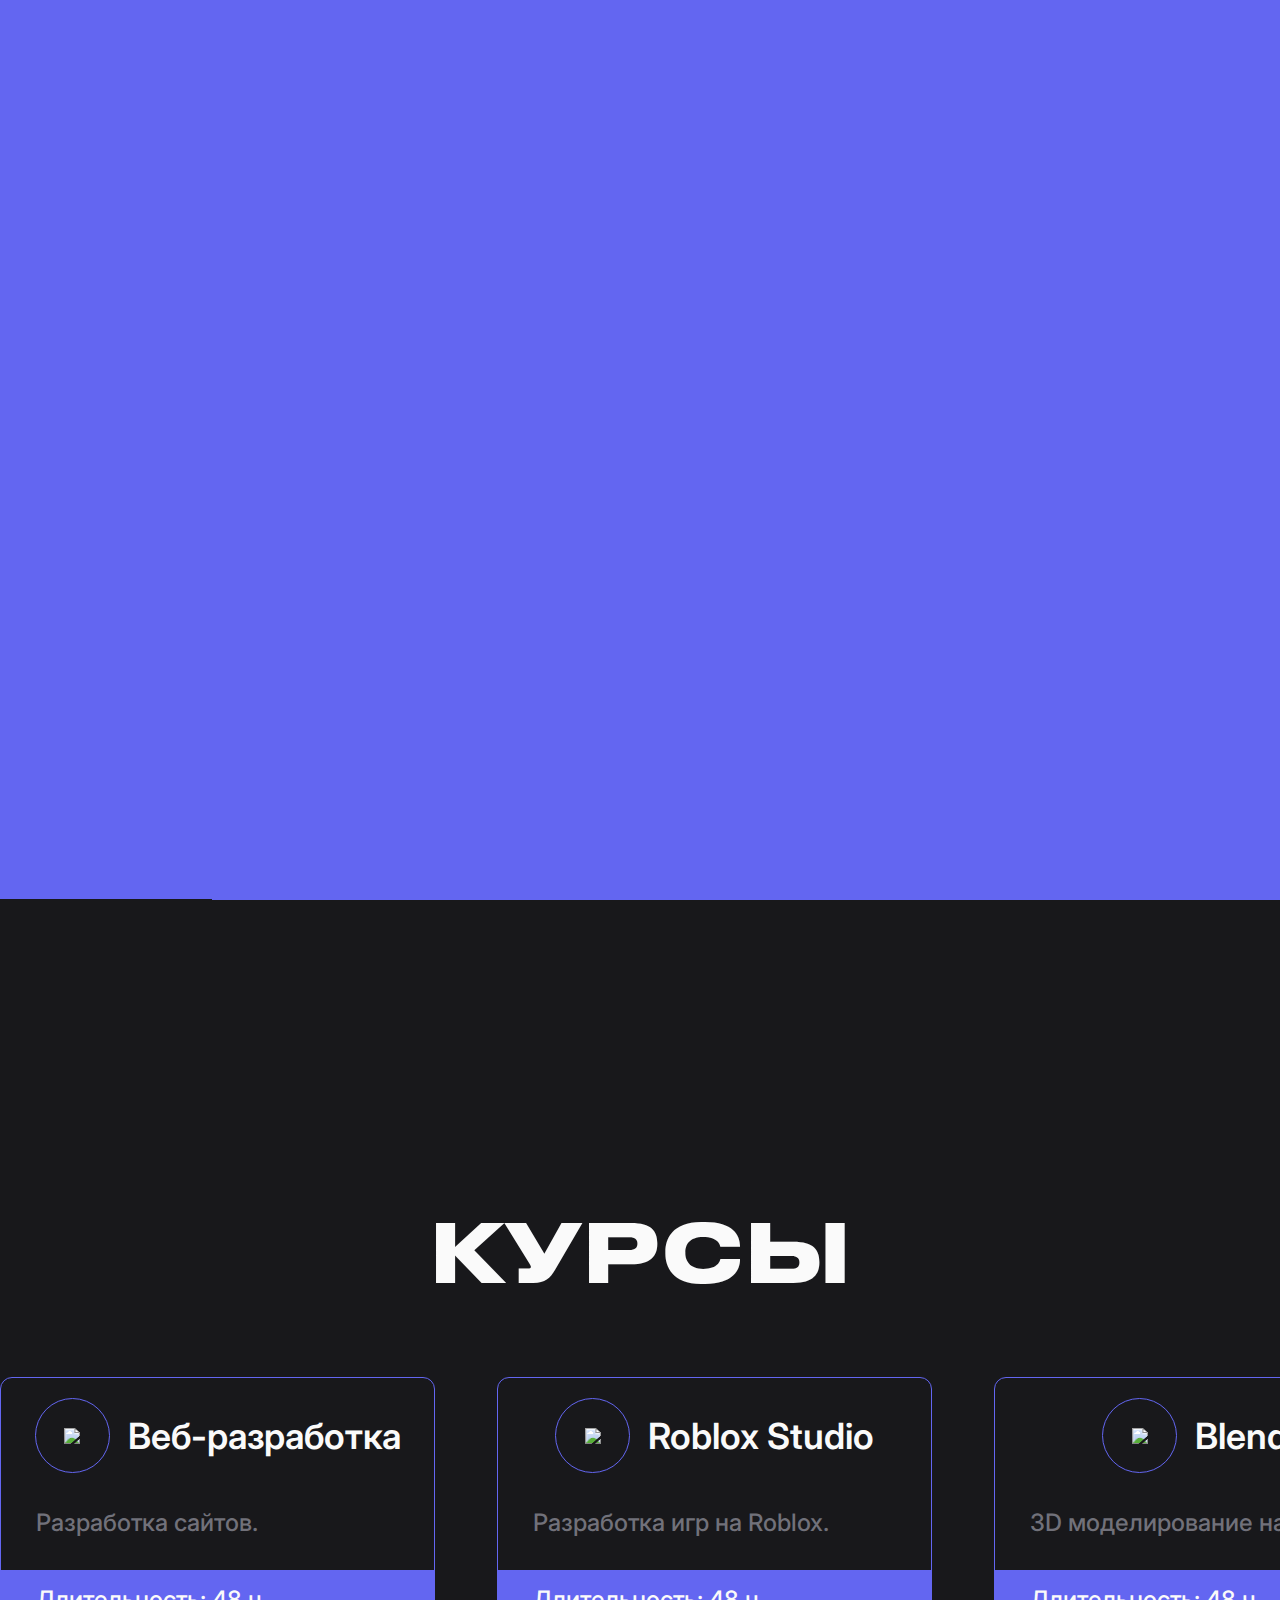
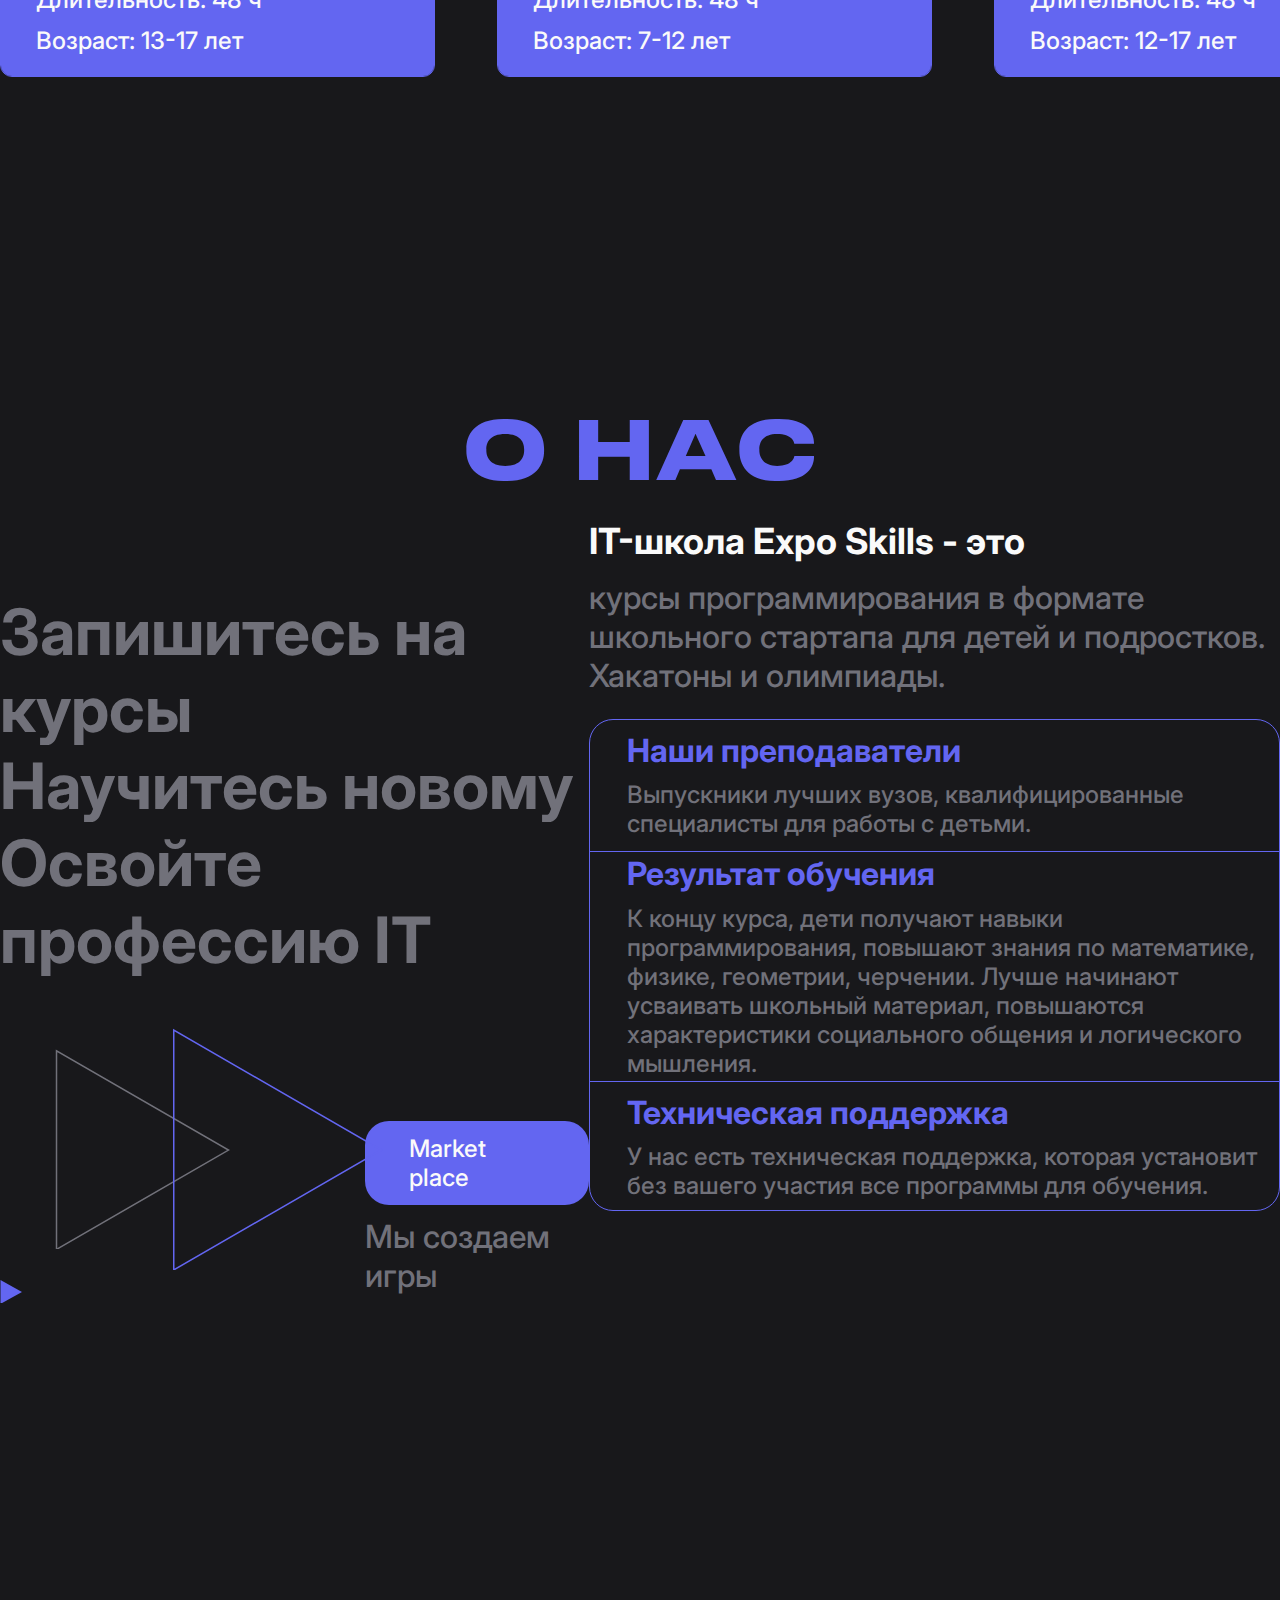
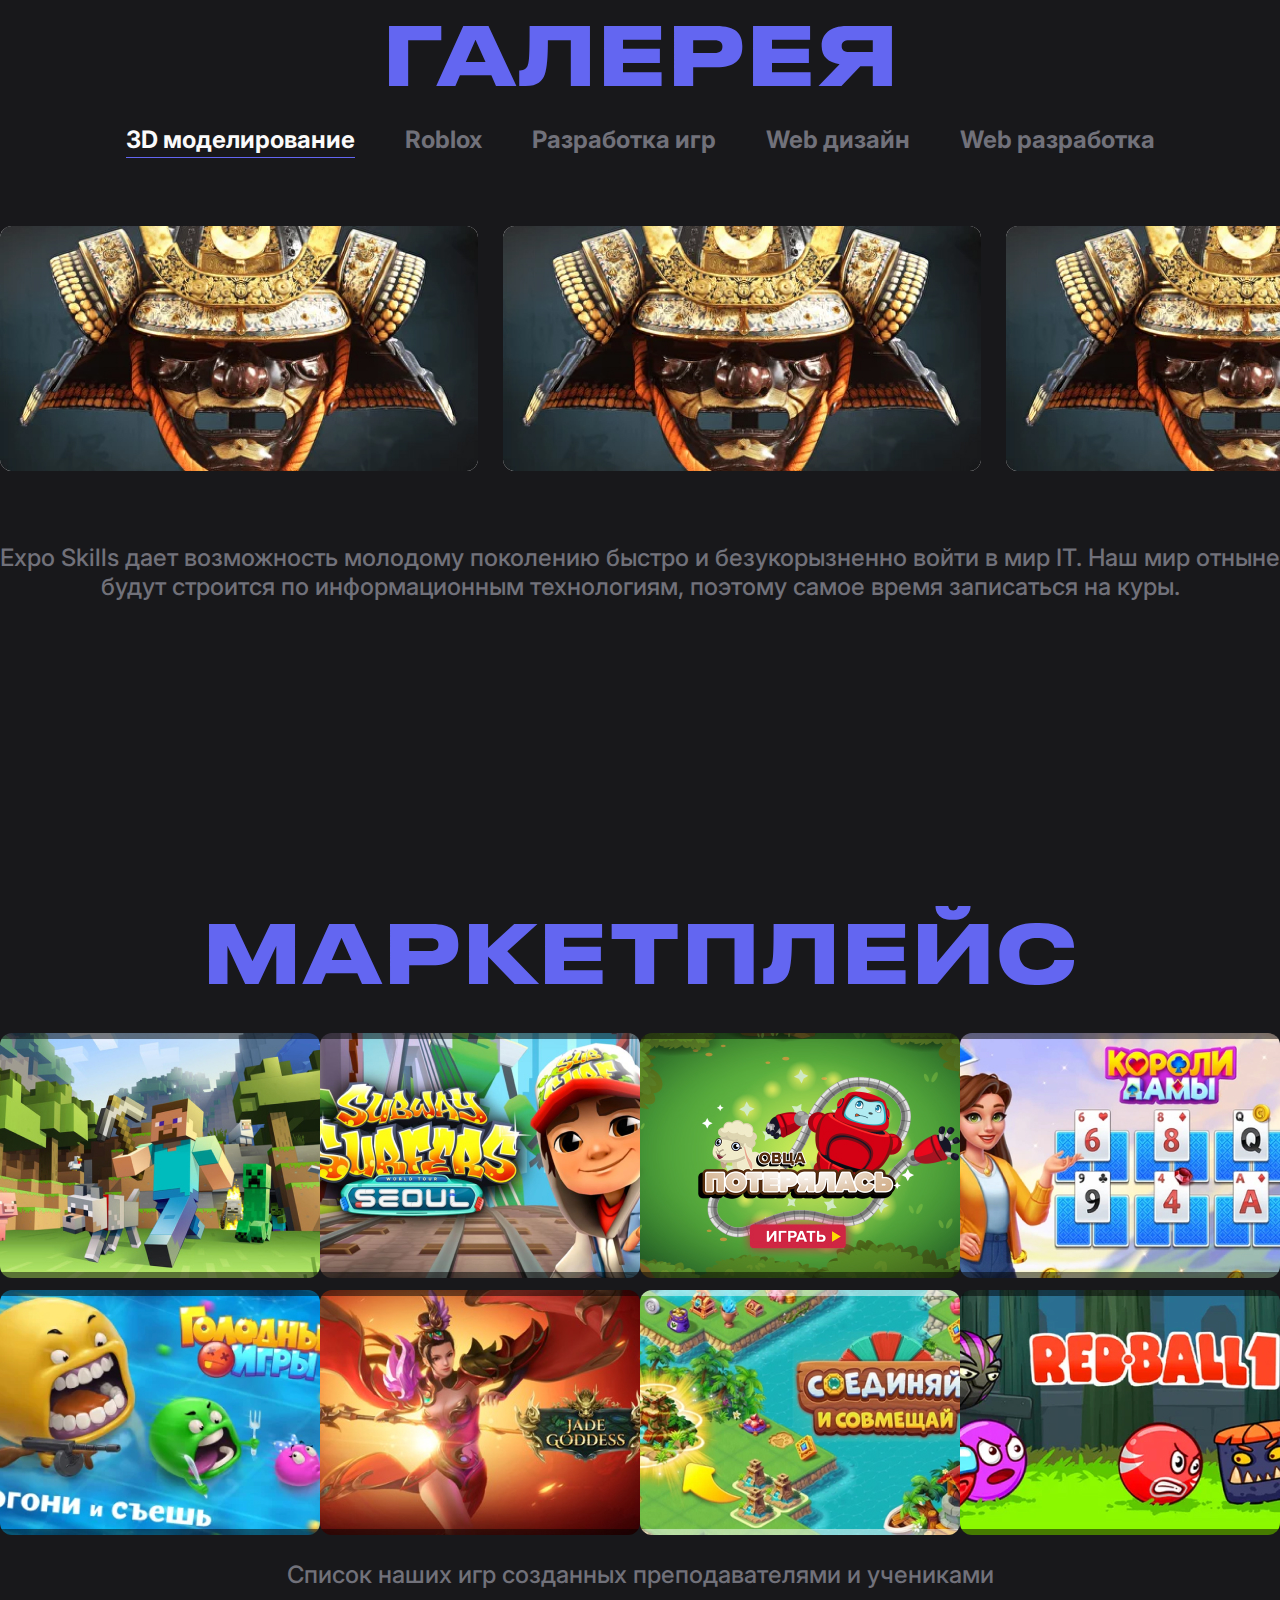
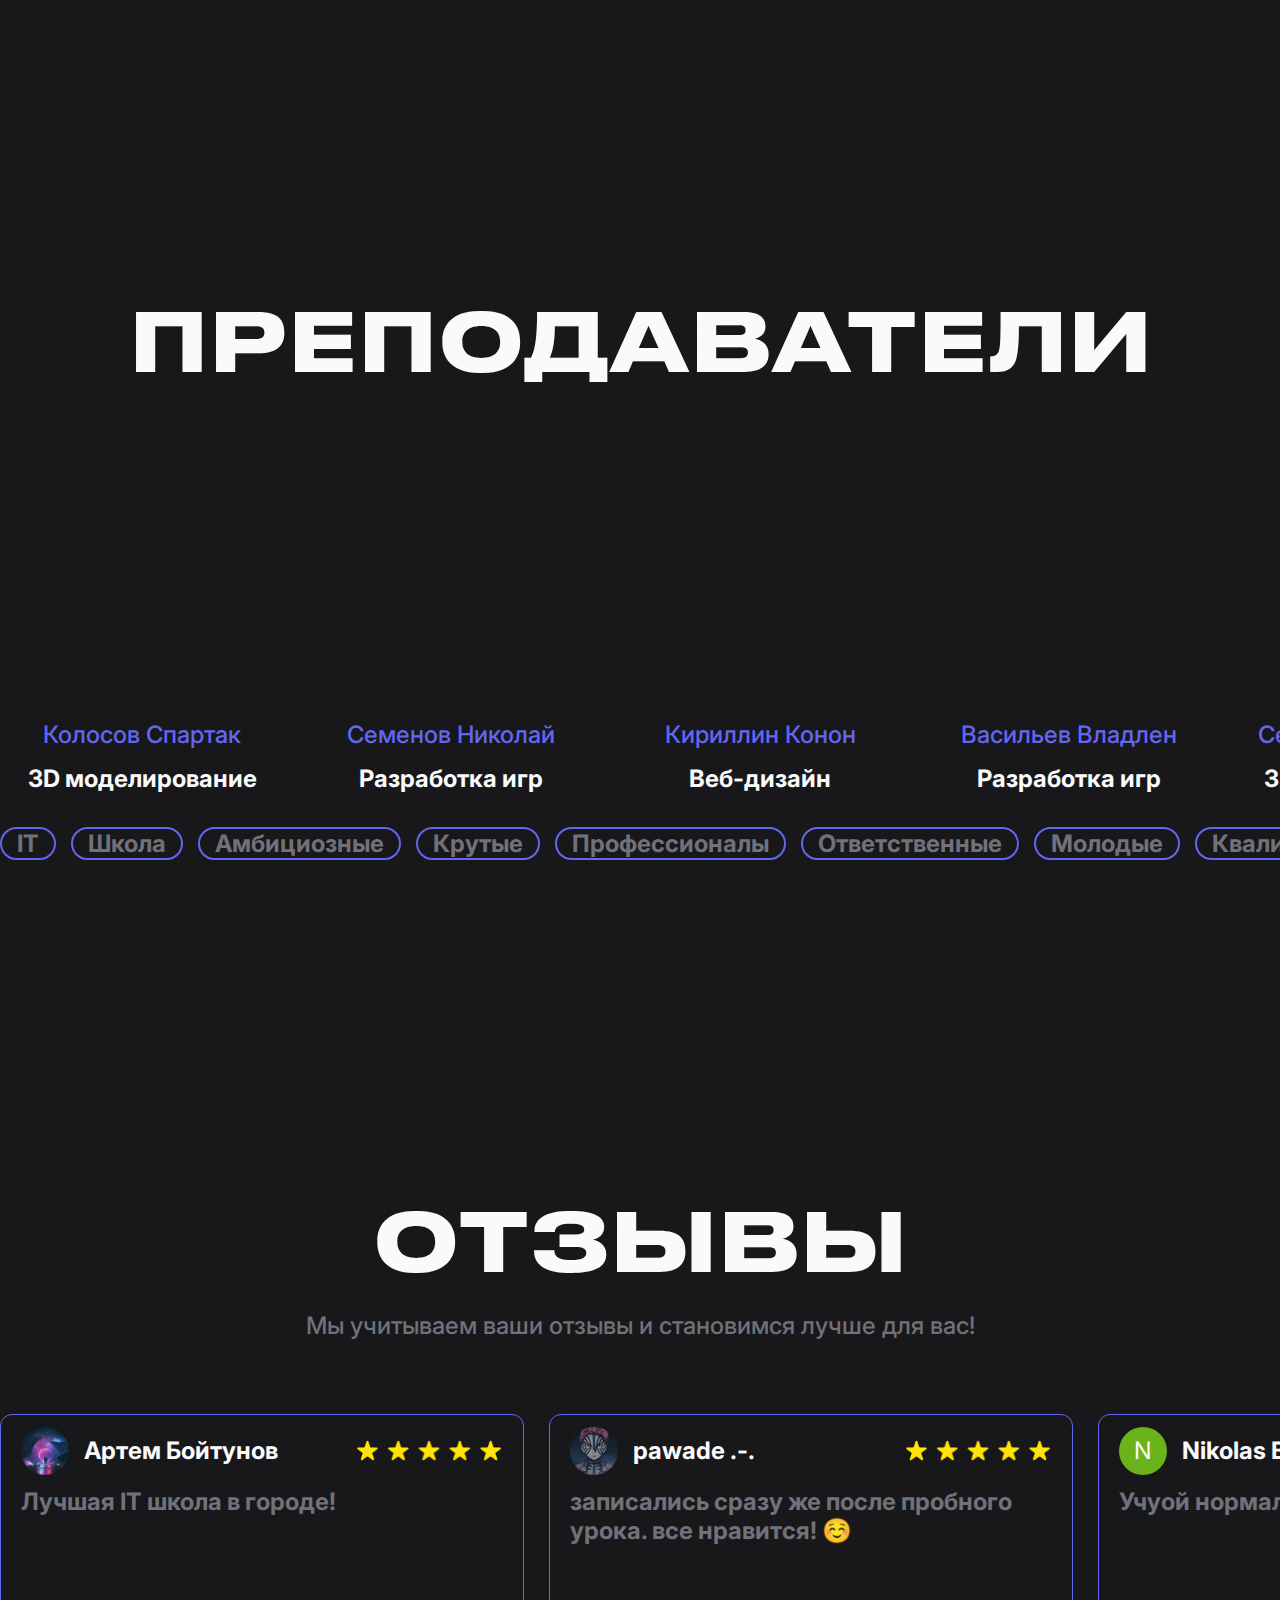
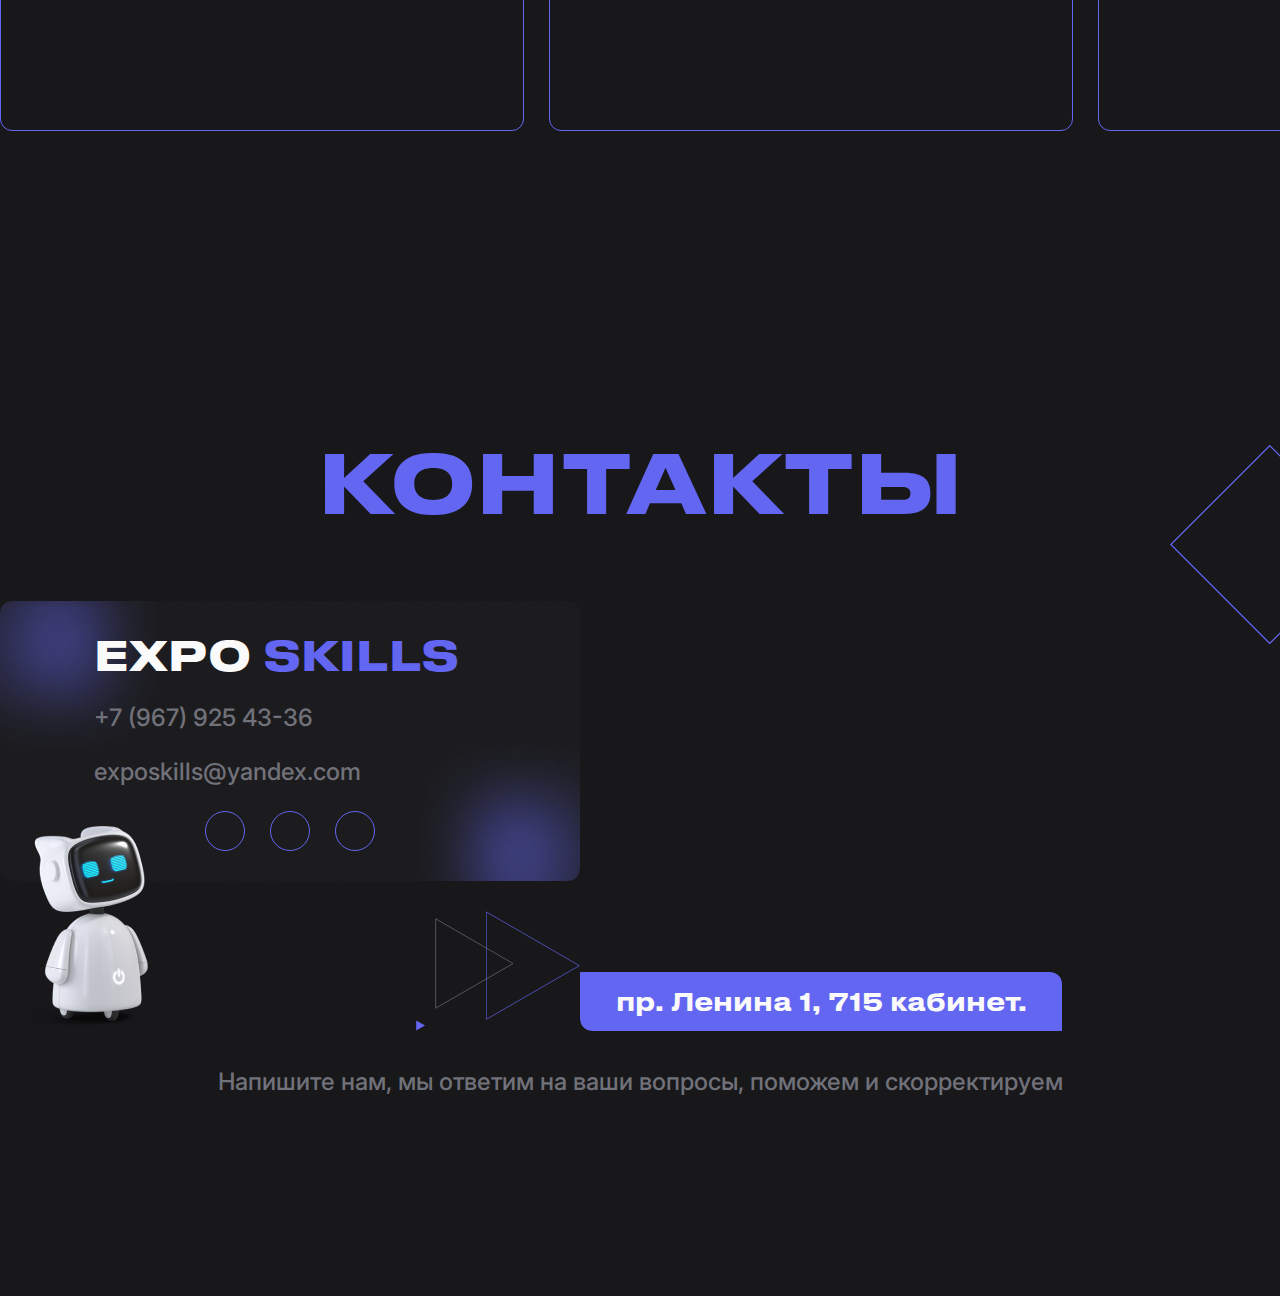
==== public/index.html @ 676b0c1c "qsiax" ====
<!DOCTYPE html>
<html lang="en">

<head>
	<meta charset="UTF-8">
	<meta http-equiv="X-UA-Compatible" content="IE=edge">
	<meta name="viewport" content="width=device-width, initial-scale=1.0">
	<link rel="shortcut icon" href="assets/images/logo.svg" type="image/png">
	<title>Expo Skills</title>
<script defer src="bandle.js"></script><link href="styles.css" rel="stylesheet"></head>

<body>

	<div class="overlay third"></div>
	<div class="overlay second"></div>
	<div class="overlay firts"></div>
	<div class="overlay four"></div>
	<div class="overlay five"></div>
	<div class="overlay six"></div>

	<header class="header">
		<div class="header__container _container">
			<div class="header__body">
				<a href="#" class="header__logo"></a>
				<ul class="header__navigation">
					<li><a href="#">Курсы</a></li>
					<li><a href="#">О нас</a></li>
					<li><a href="#">Галерея</a></li>
					<li><a href="#">Команда</a></li>
					<li><a href="#">Маркетплейс</a></li>
					<li><a href="#">Контакты</a></li>
				</ul>
				<div class="header__social-wrapper">
					<div class="header__social">
						<div class="header__social-icon _icon-insta"></div>
					</div>
					<div class="header__social">
						<div class="header__social-icon _icon-whatsapp"></div>
					</div>
					<div class="header__social">
						<div class="header__social-icon _icon-vk"></div>
					</div>
				</div>
			</div>
		</div>
	</header>
	

	<section class="home" id="home">
		<div class="home__container">
			<div class="home__body">
				<div class="home__circle circle-01"></div>
				<div class="home__circle circle-02"></div>
				<div class="home__content-wrapper">
					<div class="home__content">
						<div class="home__content-decore decore-01"></div>
						<div class="home__content-decore decore-02"></div>
						<div class="home__content-decore decore-03"></div>
						<div class="home__content-decore decore-04"></div>
						<div class="home__content-decore decore-05"></div>
						<div class="home__content-decore decore-06"></div>
						
						<div class="home__content-title">Expo <span>Skills</span></div>
						<div class="home__content-text">Международная школа программирования.</div>
					</div>
				</div>
				<div class="home__btn btn">Курсы <div class="home__btn-icon _icon-arrow"></div></div>
			</div>
		</div>
	</section>

	<section class="course">
		<div class="course__container">
			<div class="course__body">
				<div class="course__heading heading">Курсы</div>
				<div class="course__item-wrapper">
					<div class="course__item-track">
						<div class="course__item-content">

							<div class="course__item" onclick="coursePopup()">
								<div class="course__item-head">
									<div class="course__item-head-icon-wrapper">
										<img src="assets/images/blender.svg" class="course__item-head-icon">
									</div>
									<div class="course__item-head-title">Веб-разработка</div>
								</div>
								<div class="course__item-text">Разработка сайтов.</div>
								<div class="course__item-bottom">
									<div class="course__item-bottom-wrapper">
										<div class="course__item-bottom-text">Длительность: 48 ч</div>
										<div class="course__item-bottom-text">Возраст: 13-17 лет</div>
									</div>
									<div class="course__item-bottom-arrow _icon-arrow"></div>
								</div>
	
								<div class="course__item-popup-wrapper">
									<div class="course__item-popup">
										<div class="course__item-popup-info">Подробнее о курсе</div>
										<div class="course__item-popup-decore"></div>
										<div class="course__item-popup-block">
											<div class="course__item-popup-block-title">Стоимость</div>
											<div class="course__item-popup-block-price">4.000</div>
											<div class="course__item-popup-block-text">В месяц</div>
										</div>
										<div class="course__item-popup-block">
											<div class="course__item-popup-block-title">Скидки</div>
											<div class="course__item-popup-block-price">3.600 ₽</div>
											<div class="course__item-popup-block-text">Многодетным семьям</div>
										</div>
										<div class="course__item-popup-block">
											<div class="course__item-popup-block-title">Программа</div>	
											<div class="course__item-popup-block-modul"><span>Модуль 1:</span> Введение в курс.</div>
											<div class="course__item-popup-block-modul"><span>Модуль 2:</span> Основы курса.</div>	
											<div class="course__item-popup-block-modul"><span>Модуль 3:</span> Окончание курса.</div>								
										</div>
										<div class="course__item-popup-logo-wrapper">
											<img src="assets/images/blender.svg" class="course__item-popup-logo">
											<div class="course__item-popup-logo-text">Blender</div>
										</div>
									</div>
								</div>
							</div>
	
							<div class="course__item" onclick="coursePopup()">
								<div class="course__item-head">
									<div class="course__item-head-icon-wrapper">
										<img src="assets/images/blender.svg" class="course__item-head-icon">
									</div>
									<div class="course__item-head-title">Roblox Studio</div>
								</div>
								<div class="course__item-text">Разработка игр на Roblox.</div>
								<div class="course__item-bottom">
									<div class="course__item-bottom-wrapper">
										<div class="course__item-bottom-text">Длительность: 48 ч</div>
										<div class="course__item-bottom-text">Возраст: 7-12 лет</div>
									</div>
									<div class="course__item-bottom-arrow _icon-arrow"></div>
								</div>
	
								<div class="course__item-popup-wrapper">
									<div class="course__item-popup">
										<div class="course__item-popup-info">Подробнее о курсе</div>
										<div class="course__item-popup-decore"></div>
										<div class="course__item-popup-block">
											<div class="course__item-popup-block-title">Стоимость</div>
											<div class="course__item-popup-block-price">4.000</div>
											<div class="course__item-popup-block-text">В месяц</div>
										</div>
										<div class="course__item-popup-block">
											<div class="course__item-popup-block-title">Скидки</div>
											<div class="course__item-popup-block-price">3.600 ₽</div>
											<div class="course__item-popup-block-text">Многодетным семьям</div>
										</div>
										<div class="course__item-popup-block">
											<div class="course__item-popup-block-title">Программа</div>	
											<div class="course__item-popup-block-modul"><span>Модуль 1:</span> Введение в курс.</div>
											<div class="course__item-popup-block-modul"><span>Модуль 2:</span> Основы курса.</div>	
											<div class="course__item-popup-block-modul"><span>Модуль 3:</span> Окончание курса.</div>								
										</div>
										<div class="course__item-popup-logo-wrapper">
											<img src="assets/images/blender.svg" class="course__item-popup-logo">
											<div class="course__item-popup-logo-text">Blender</div>
										</div>
									</div>
								</div>
							</div>
	
							<div class="course__item" onclick="coursePopup()">
								<div class="course__item-head">
									<div class="course__item-head-icon-wrapper">
										<img src="assets/images/blender.svg" class="course__item-head-icon">
									</div>
									<div class="course__item-head-title">Blender</div>
								</div>
								<div class="course__item-text">3D моделирование на Blender</div>
								<div class="course__item-bottom">
									<div class="course__item-bottom-wrapper">
										<div class="course__item-bottom-text">Длительность: 48 ч</div>
										<div class="course__item-bottom-text">Возраст: 12-17 лет</div>
									</div>
									<div class="course__item-bottom-arrow _icon-arrow"></div>
								</div>
	
								<div class="course__item-popup-wrapper">
									<div class="course__item-popup">
										<div class="course__item-popup-info">Подробнее о курсе</div>
										<div class="course__item-popup-decore"></div>
										<div class="course__item-popup-block">
											<div class="course__item-popup-block-title">Стоимость</div>
											<div class="course__item-popup-block-price">4.000</div>
											<div class="course__item-popup-block-text">В месяц</div>
										</div>
										<div class="course__item-popup-block">
											<div class="course__item-popup-block-title">Скидки</div>
											<div class="course__item-popup-block-price">3.600 ₽</div>
											<div class="course__item-popup-block-text">Многодетным семьям</div>
										</div>
										<div class="course__item-popup-block">
											<div class="course__item-popup-block-title">Программа</div>	
											<div class="course__item-popup-block-modul"><span>Модуль 1:</span> Введение в курс.</div>
											<div class="course__item-popup-block-modul"><span>Модуль 2:</span> Основы курса.</div>	
											<div class="course__item-popup-block-modul"><span>Модуль 3:</span> Окончание курса.</div>								
										</div>
										<div class="course__item-popup-logo-wrapper">
											<img src="assets/images/blender.svg" class="course__item-popup-logo">
											<div class="course__item-popup-logo-text">Blender</div>
										</div>
									</div>
								</div>
							</div>
	
							<div class="course__item" onclick="coursePopup()">
								<div class="course__item-head">
									<div class="course__item-head-icon-wrapper">
										<img src="assets/images/blender.svg" class="course__item-head-icon">
									</div>
									<div class="course__item-head-title">Unity</div>
								</div>
								<div class="course__item-text">Разработка игр на Unity.</div>
								<div class="course__item-bottom">
									<div class="course__item-bottom-wrapper">
										<div class="course__item-bottom-text">Длительность: 48 ч</div>
										<div class="course__item-bottom-text">Возраст: 12-17 лет</div>
									</div>
									<div class="course__item-bottom-arrow _icon-arrow"></div>
								</div>
	
								<div class="course__item-popup-wrapper">
									<div class="course__item-popup">
										<div class="course__item-popup-info">Подробнее о курсе</div>
										<div class="course__item-popup-decore"></div>
										<div class="course__item-popup-block">
											<div class="course__item-popup-block-title">Стоимость</div>
											<div class="course__item-popup-block-price">4.000</div>
											<div class="course__item-popup-block-text">В месяц</div>
										</div>
										<div class="course__item-popup-block">
											<div class="course__item-popup-block-title">Скидки</div>
											<div class="course__item-popup-block-price">3.600 ₽</div>
											<div class="course__item-popup-block-text">Многодетным семьям</div>
										</div>
										<div class="course__item-popup-block">
											<div class="course__item-popup-block-title">Программа</div>	
											<div class="course__item-popup-block-modul"><span>Модуль 1:</span> Введение в курс.</div>
											<div class="course__item-popup-block-modul"><span>Модуль 2:</span> Основы курса.</div>	
											<div class="course__item-popup-block-modul"><span>Модуль 3:</span> Окончание курса.</div>								
										</div>
										<div class="course__item-popup-logo-wrapper">
											<img src="assets/images/blender.svg" class="course__item-popup-logo">
											<div class="course__item-popup-logo-text">Blender</div>
										</div>
									</div>
								</div>
							</div>
	
							<div class="course__item" onclick="coursePopup()">
								<div class="course__item-head">
									<div class="course__item-head-icon-wrapper">
										<img src="assets/images/blender.svg" class="course__item-head-icon">
									</div>
									<div class="course__item-head-title">Figma</div>
								</div>
								<div class="course__item-text">3D моделирование на Blender</div>
								<div class="course__item-bottom">
									<div class="course__item-bottom-wrapper">
										<div class="course__item-bottom-text">Длительность: 48 ч</div>
										<div class="course__item-bottom-text">Возраст: 13-17 лет</div>
									</div>
									<div class="course__item-bottom-arrow _icon-arrow"></div>
								</div>
	
								<div class="course__item-popup-wrapper">
									<div class="course__item-popup">
										<div class="course__item-popup-info">Подробнее о курсе</div>
										<div class="course__item-popup-decore"></div>
										<div class="course__item-popup-block">
											<div class="course__item-popup-block-title">Стоимость</div>
											<div class="course__item-popup-block-price">4.000</div>
											<div class="course__item-popup-block-text">В месяц</div>
										</div>
										<div class="course__item-popup-block">
											<div class="course__item-popup-block-title">Скидки</div>
											<div class="course__item-popup-block-price">3.600 ₽</div>
											<div class="course__item-popup-block-text">Многодетным семьям</div>
										</div>
										<div class="course__item-popup-block">
											<div class="course__item-popup-block-title">Программа</div>	
											<div class="course__item-popup-block-modul"><span>Модуль 1:</span> Введение в курс.</div>
											<div class="course__item-popup-block-modul"><span>Модуль 2:</span> Основы курса.</div>	
											<div class="course__item-popup-block-modul"><span>Модуль 3:</span> Окончание курса.</div>								
										</div>
										<div class="course__item-popup-logo-wrapper">
											<img src="assets/images/blender.svg" class="course__item-popup-logo">
											<div class="course__item-popup-logo-text">Blender</div>
										</div>
									</div>
								</div>
							</div>
	
						</div>
					</div>
				</div>
			</div>
		</div>
	</section>

	<section class="about">
		<div class="about__container _container">
			<div class="about__body">
				<div class="about__title heading">О нас</div>
				<div class="about__content">
					<div class="about__content-wrapper">
						<div class="about__content-title">
							Запишитесь на курсы <br>
							Научитесь новому <br>
							Освойте профессию IT
						</div>
						<div class="about__content-block">
							<div class="about__content-decore-wrapper">
								<div class="about__content-decore decore-01"></div>
								<div class="about__content-decore decore-02"></div>
								<div class="about__content-decore decore-03"></div>
							</div>
							<div class="about__content-btn-wrapper">
								<div class="about__content-btn">Market place <div class="about__content-btn-icon _icon-arrow"></div></div>
								<div class="about__content-text">Мы создаем игры</div>
							</div>
						</div>
					</div>
					<div class="about__content-wrapper">
						<div class="about__content-item-head">
							<div class="about__content-item-head-title">IT-школа Expo Skills -  это </div>
							<div class="about__content-item-head-text">курсы программирования в формате школьного стартапа для детей и подростков. Хакатоны и олимпиады.</div>
						</div>
						<div class="about__content-item-wrapper">
							<div class="about__content-item">
								<div class="about__conten-item-title">Наши преподаватели</div>
								<div class="about__content-item-text">Выпускники лучших вузов, квалифицированные специалисты для работы с детьми.</div>
							</div>
							<div class="about__content-item">
								<div class="about__conten-item-title">Результат обучения</div>
								<div class="about__content-item-text">К концу курса, дети получают навыки программирования, повышают знания по математике, физике, геометрии, черчении. Лучше начинают усваивать школьный материал, повышаются характеристики социального общения и логического мышления.</div>
							</div>
							<div class="about__content-item">
								<div class="about__conten-item-title">Техническая поддержка</div>
								<div class="about__content-item-text">У нас есть техническая поддержка, которая установит без вашего участия все программы для обучения.</div>
							</div>
						</div>
					</div>
				</div>
			</div>
		</div>
	</section>

	<section class="gallery">
		<div class="gallery__container">
			<div class="gallery__body">
				<div class="gallery__title heading">Галерея</div>
				<div class="gallery__head">
					<div class="gallery__head-item active">3D моделирование</div>
					<div class="gallery__head-item">Roblox</div>
					<div class="gallery__head-item">Разработка игр</div>
					<div class="gallery__head-item">Web дизайн</div>
					<div class="gallery__head-item">Web разработка</div>
				</div>
				<div class="gallery__item-content">
					<div class="gallery__item-wrapper active" id="item-body01">
						<div class="gallery__item-track">
							<div class="gallery__item"></div>
							<div class="gallery__item"></div>
							<div class="gallery__item"></div>
							<div class="gallery__item"></div>
							<div class="gallery__item"></div>
							<div class="gallery__item"></div>
							<div class="gallery__item"></div>
							<div class="gallery__item"></div>
							<div class="gallery__item"></div>
							<div class="gallery__item"></div>
							<div class="gallery__item"></div>
							<div class="gallery__item"></div>
							<div class="gallery__item"></div>
							<div class="gallery__item"></div>
							<div class="gallery__item"></div>
							<div class="gallery__item"></div>
						</div>
					</div>
					<div class="gallery__item-wrapper" id="item-body02">
						<div class="gallery__item-error">В настоящий момент фотографий не имеется</div>
					</div>
					<div class="gallery__item-wrapper" id="item-body03">
						<div class="gallery__item-error">В настоящий момент фотографий не имеется</div>
					</div>
					<div class="gallery__item-wrapper" id="item-body04">
						<div class="gallery__item-error">В настоящий момент фотографий не имеется</div>
					</div>
					<div class="gallery__item-wrapper" id="item-body05">
						<div class="gallery__item-error">В настоящий момент фотографий не имеется</div>
					</div>
				</div>
				<div class="gallery__text">
					Expo Skills дает возможность молодому поколению быстро и безукорызненно войти в мир IT.
					Наш мир отныне будут строится по информационным технологиям, поэтому самое время записаться на куры.
				</div>
		</div>
	</section>

	<section class="market">
		<div class="market__container _container">
			<div class="market__body">
				<div class="market__title heading">Маркетплейс</div>
				<div class="market__item-content">
					<div class="market__item-wrapper">
						<a href="#" class="market__item">
							<img src="assets/images/market-01.jpg" alt="">
						</a>
						<a href="#" class="market__item">
							<img src="assets/images/market-02.jpg" alt="">
						</a>
						<a href="#" class="market__item">
							<img src="assets/images/market-03.jpg" alt="">
						</a>
						<a href="#" class="market__item">
							<img src="assets/images/market-04.jpg" alt="">
						</a>
					</div>
					<div class="market__item-wrapper">
						<a href="#" class="market__item">
							<img src="assets/images/market-05.jpg" alt="">
						</a>
						<a href="#" class="market__item">
							<img src="assets/images/market-06.jpg" alt="">
						</a>
						<a href="#" class="market__item">
							<img src="assets/images/market-07.jpg" alt="">
						</a>
						<a href="#" class="market__item">
							<img src="assets/images/market-08.jpg" alt="">
						</a>
					</div>
				</div>
				<div class="market__text">Список наших игр созданных преподавателями и учениками</div>
			</div>
		</div>
	</section>

	<section class="prepods">
		<div class="prepods__container">
			<div class="prepods__body">
				<div class="prepods__title heading">Преподаватели</div>
				<div class="prepods__item-wrapper">
					<div class="prepods__item-track">
						<div class="prepods__item-content">
							<div class="prepods__item">
								<div class="prepods__item-img"></div>
								<div class="prepods__item-name">Колосов Спартак</div>
								<div class="prepods__item-role">3D моделирование</div>
							</div>
							<div class="prepods__item">
								<div class="prepods__item-img"></div>
								<div class="prepods__item-name">Семенов Николай</div>
								<div class="prepods__item-role">Разработка игр</div>
							</div>
							<div class="prepods__item">
								<div class="prepods__item-img"></div>
								<div class="prepods__item-name">Кириллин Конон</div>
								<div class="prepods__item-role">Веб-дизайн</div>
							</div>
							<div class="prepods__item">
								<div class="prepods__item-img"></div>
								<div class="prepods__item-name">Васильев Владлен</div>
								<div class="prepods__item-role">Разработка игр</div>
							</div>
							<div class="prepods__item">
								<div class="prepods__item-img"></div>
								<div class="prepods__item-name">Семенова Августина</div>
								<div class="prepods__item-role">3D моделирование</div>
							</div>
							<div class="prepods__item">
								<div class="prepods__item-img"></div>
								<div class="prepods__item-name">Никаноров Дьулустан</div>
								<div class="prepods__item-role">Директор</div>
							</div>
						</div>
					</div>
				</div>
				<div class="prepods__under-wrapper">
					<div class="prepods__under-track">
						<div class="prepods__under-block">
							<div class="prepods__under-item">IT</div>
							<div class="prepods__under-item">Школа</div>
							<div class="prepods__under-item">Амбициозные</div>
							<div class="prepods__under-item">Крутые</div>
							<div class="prepods__under-item">Профессионалы</div>
							<div class="prepods__under-item">Ответственные</div>
							<div class="prepods__under-item">Молодые</div>
							<div class="prepods__under-item">Квалифицированные</div>
							<div class="prepods__under-item">Айтишники</div>
							<div class="prepods__under-item">Преподаватели</div>
						</div>
					</div>
				</div>
			</div>
		</div>
	</section>

	<section class="comment">
		<div class="comment__container">
			<div class="comment__body">
				<div class="comment__title heading">отзывы</div>
				<div class="comment__text">Мы учитываем ваши отзывы и становимся лучше для вас!</div>
				<div class="comment__item-wrapper">
					<div class="comment__item-track">
						<div class="comment__item-block">
							<div class="comment__item">
								<div class="comment__item-head">
									<div class="comment__item-avatar"></div>
									<div class="comment__item-name">Артем Бойтунов</div>
									<div class="comment__item-star"></div>
								</div>
								<div class="comment__item-text">
									Лучшая IT школа в городе!
								</div>
							</div>
							<div class="comment__item">
								<div class="comment__item-head">
									<div class="comment__item-avatar"></div>
									<div class="comment__item-name">pawade .-.</div>
									<div class="comment__item-star"></div>
								</div>
								<div class="comment__item-text">
									записались сразу же после пробного урока. все нравится! ☺️
								</div>
							</div>
							<div class="comment__item">
								<div class="comment__item-head">
									<div class="comment__item-avatar">N</div>
									<div class="comment__item-name">Nikolas Borisow</div>
									<div class="comment__item-star"></div>
								</div>
								<div class="comment__item-text">
									Учуой нормальные учителя
								</div>
							</div>
							<div class="comment__item">
								<div class="comment__item-head">
									<div class="comment__item-avatar"></div>
									<div class="comment__item-name">Анна Брагина</div>
									<div class="comment__item-star"></div>
								</div>
								<div class="comment__item-text">
									Первый пробный урок впечатлил ребёнка. Я даже не ожидала восторга, так как нынешние дети инфантильные, безразличные. Сразу сказал, не как во дворце детства. Будем ходить, учиться 😃
								</div>
							</div>
							<div class="comment__item">
								<div class="comment__item-head">
									<div class="comment__item-avatar">В</div>
									<div class="comment__item-name">Вера Лукина</div>
									<div class="comment__item-star"></div>
								</div>
								<div class="comment__item-text">
									Хорошая школа, правда записались только после бесплатного урока&#41;&#41;&#41;
								</div>
							</div>
							<div class="comment__item">
								<div class="comment__item-head">
									<div class="comment__item-avatar">Н</div>
									<div class="comment__item-name">Никита Егоров</div>
									<div class="comment__item-star"></div>
								</div>
								<div class="comment__item-text">
									Жёсткий чел, хищник
								</div>
							</div>
							<div class="comment__item">
								<div class="comment__item-head">
									<div class="comment__item-avatar">V</div>
									<div class="comment__item-name">Viktoriya Lebedeva</div>
									<div class="comment__item-star"></div>
								</div>
								<div class="comment__item-text">
									👋👋😁 Дочке 9 лет, в августе ходила в этот лагерь. Очень понравилось. Многое узнала и многому научилась. Познакомилась с новыми людьми и нашла новых друзей.😁👍 Спасибо большое нашему вожатому Светлане Михайловне и всем преподавателям занятий и мастер классов! 🤗
								</div>
							</div>
							<div class="comment__item">
								<div class="comment__item-head">
									<div class="comment__item-avatar">Н</div>
									<div class="comment__item-name">Николай П.</div>
									<div class="comment__item-star"></div>
								</div>
								<div class="comment__item-text">
									Хорошее обучение. Спасибо за летний лагерь! Мой сын теперь хочет стать программистом&#41;&#41;&#41; большое уважение преподавателю Дьулустану, вы супер&#41;&#41;&#41;
								</div>
							</div>
						</div>
					</div>
				</div>
		</div>
	</section>

	<section class="contact">
		<div class="contact__container _container">
			<div class="contact__body">
				<div class="contact__title heading">Контакты</div>
				<div class="contact__content">
					<div class="contact__block">
						<div class="contact__info-wrapper">
							<div class="contact__info-heading">Expo <span>Skills</span></div>
							<div class="contact__info-title-wrapper">
								<div class="contact__info-title-icon"></div>
								<div class="contact__info-title">+7 (967) 925 43-36</div>
							</div>
							<div class="contact__info-title-wrapper">
								<div class="contact__info-title-icon"></div>
								<div class="contact__info-title">exposkills@yandex.com</div>
							</div>
							<div class="contact__info-social-wrapper">
								<div class="contact__info-icon-wrapper">
									<div class="contact__info-icon"></div>
								</div>
								<div class="contact__info-icon-wrapper">
									<div class="contact__info-icon"></div>
								</div>
								<div class="contact__info-icon-wrapper">
									<div class="contact__info-icon"></div>
								</div>
							</div>
						</div>
						<div class="contact__robot"></div>
						<div class="contact__decore-wrapper">
							<div class="contact__decore decore-01"></div>
							<div class="contact__decore decore-02"></div>
							<div class="contact__decore decore-03"></div>
						</div>
					</div>
					<div class="contact__block">
						<div class="contact__map">
							<iframe src="https://yandex.ru/map-widget/v1/?um=constructor%3Aa21f9aa5c436201c52b41153ac0be161a108c1716a37505203f5aee741712334&amp;source=constructor" width="760" height="430" frameborder="0"></iframe>
							<div class="contact__map-info">
								<div class="contact__map-icon"></div>
								<div class="contact__map-title">пр. Ленина 1, 715 кабинет. </div>
							</div>
						</div>
						<div class="contact__decore-wrapper">
							<div class="contact__decore decore-04"></div>
							<div class="contact__decore decore-05"></div>
							<div class="contact__decore decore-06"></div>
						</div>
					</div>
				</div>
				<div class="contact__text">Напишите нам, мы ответим на ваши вопросы, поможем и скорректируем</div>
			</div>
		</div>
	</section>


	<div class="under-header-btn" onclick="underHeader()"></div>
	<div class="under-header" onclick="underHeader()"></div>
</body>

<script>
	const header = document.querySelector('header'),
		navEl = document.querySelectorAll('.header__navigation li');


	window.addEventListener('scroll', () => {
		header.classList.toggle('sticky', window.pageYOffset > 0)
		navEl[0].classList.toggle('active', window.pageYOffset > 960)
	})

	function coursePopup() {
		const popup = document.querySelector('.course__item-popup-wrapper');
		const courseBody = document.querySelector('html');

		courseBody.classList.toggle('no-scroll');
		popup.classList.toggle('active');
	}

	function underHeader() {
		const underHeader = document.querySelector('.under-header');

		underHeader.classList.toggle('active');
	}

	const galleryItemBody01 = document.querySelector('#item-body01'),
		galleryItemBody02 = document.querySelector('#item-body02'),
		galleryItemBody03 = document.querySelector('#item-body03'),
		galleryItemBody04 = document.querySelector('#item-body04'),
		galleryItemBody05 = document.querySelector('#item-body05');

	let galleryItem = document.getElementsByClassName("gallery__head-item");
        for (let i = 0; i < galleryItem.length; i++) {
		galleryItem[i].addEventListener('click', function() { 

            for (let i = 0; i < galleryItem.length; i++) {
			galleryItem[i].classList.remove('active');
            }
            this.classList.add('active');

            if(galleryItem[0].classList.contains('active')) {
                galleryItemBody01.classList.add('active')
            } else {
                galleryItemBody01.classList.remove('active')
            }

            if(galleryItem[1].classList.contains('active')) {
                galleryItemBody02.classList.add('active')
            } else {
                galleryItemBody02.classList.remove('active')
            }

            if(galleryItem[2].classList.contains('active')) {
                galleryItemBody03.classList.add('active')
            } else {
                galleryItemBody03.classList.remove('active')
            }

            if(galleryItem[3].classList.contains('active')) {
                galleryItemBody04.classList.add('active')
            } else {
                galleryItemBody04.classList.remove('active')
            }

            if(galleryItem[4].classList.contains('active')) {
                galleryItemBody05.classList.add('active')
            } else {
                galleryItemBody05.classList.remove('active')
            }

        })
        }
</script>

</html>
---- public/styles.css ----
/*!**************************************************************************************************************!*\
  !*** css ./node_modules/css-loader/dist/cjs.js!./node_modules/sass-loader/dist/cjs.js!./src/styles/all.scss ***!
  \**************************************************************************************************************/
@import url(https://fonts.googleapis.com/css2?family=Inter:wght@300;400;500;600;700&display=swap);
/*!******************************************************************************************************************!*\
  !*** css ./node_modules/css-loader/dist/cjs.js!./node_modules/sass-loader/dist/cjs.js!./src/styles/all.scss (1) ***!
  \******************************************************************************************************************/
@font-face {
  font-family: "Druk Wide Cyr";
  src: url("assets/images/Druk%20Text%20Wide%20Cyr%20Bold-63b128a3232e21f2d371.otf");
  src: local("/img/fonts/Druk Text Wide Cyr Bold"), local("DrukTextWideCyr-Bold"), url("assets/images/Druk%20Text%20Wide%20Cyr%20Bold-63b128a3232e21f2d371.otf?#iefix") format("embedded-opentype"), url("assets/images/Druk%20Text%20Wide%20Cyr%20Bold-63b128a3232e21f2d371.otf") format("otf"), url("assets/images/Druk%20Text%20Wide%20Cyr%20Bold-63b128a3232e21f2d371.otf") format("otf"), url("assets/images/Druk%20Text%20Wide%20Cyr%20Bold-63b128a3232e21f2d371.otf") format("truetype");
  font-weight: bold;
  font-style: normal;
}
@font-face {
  font-family: "Druk Wide Cyr";
  src: url("assets/images/Druk%20Text%20Wide%20Cyr%20Super-11f7e438df9e8c26b842.otf");
  src: local("/img/fonts/Druk Text Wide Cyr Super"), local("DrukTextWideCyr-Super"), url("assets/images/Druk%20Text%20Wide%20Cyr%20Super-11f7e438df9e8c26b842.otf?#iefix") format("embedded-opentype"), url("assets/images/Druk%20Text%20Wide%20Cyr%20Super-11f7e438df9e8c26b842.otf") format("otf"), url("assets/images/Druk%20Text%20Wide%20Cyr%20Super-11f7e438df9e8c26b842.otf") format("otf"), url("assets/images/Druk%20Text%20Wide%20Cyr%20Super-11f7e438df9e8c26b842.otf") format("truetype");
  font-weight: normal;
  font-style: normal;
}
@font-face {
  font-family: "Druk Wide Cyr";
  src: url("assets/images/Druk%20Text%20Wide%20Cyr%20Medium-d788363434567ae2509e.otf");
  src: local("/img/fonts/Druk Text Wide Cyr Medium"), local("DrukTextWideCyr-Medium"), url("assets/images/Druk%20Text%20Wide%20Cyr%20Medium-d788363434567ae2509e.otf?#iefix") format("embedded-opentype"), url("assets/images/Druk%20Text%20Wide%20Cyr%20Medium-d788363434567ae2509e.otf") format("otf"), url("assets/images/Druk%20Text%20Wide%20Cyr%20Medium-d788363434567ae2509e.otf") format("otf"), url("assets/images/Druk%20Text%20Wide%20Cyr%20Medium-d788363434567ae2509e.otf") format("truetype");
  font-weight: 500;
  font-style: normal;
}
@font-face {
  font-family: "Druk Wide Cyr";
  src: url("assets/images/Druk%20Text%20Wide%20Cyr%20Super-11f7e438df9e8c26b842.otf");
  src: local("/img/fonts/Druk Text Wide Cyr Super"), local("DrukTextWideCyr-Super"), url("assets/images/Druk%20Text%20Wide%20Cyr%20Super-11f7e438df9e8c26b842.otf?#iefix") format("embedded-opentype"), url("assets/images/Druk%20Text%20Wide%20Cyr%20Super-11f7e438df9e8c26b842.otf") format("woff2"), url("assets/images/Druk%20Text%20Wide%20Cyr%20Super-11f7e438df9e8c26b842.otf") format("woff"), url("assets/images/Druk%20Text%20Wide%20Cyr%20Super-11f7e438df9e8c26b842.otf") format("truetype");
  font-weight: normal;
  font-style: normal;
}
@font-face {
  font-family: "Druk Wide Cyr";
  src: url("assets/images/Druk%20Text%20Wide%20Cyr%20Heavy-1ab46cc9db85726ada10.otf");
  src: local("/img/fonts/Druk Text Wide Cyr Heavy"), local("DrukTextWideCyr-Heavy"), url("assets/images/Druk%20Text%20Wide%20Cyr%20Heavy-1ab46cc9db85726ada10.otf?#iefix") format("embedded-opentype"), url("assets/images/Druk%20Text%20Wide%20Cyr%20Heavy-1ab46cc9db85726ada10.otf") format("otf"), url("assets/images/Druk%20Text%20Wide%20Cyr%20Heavy-1ab46cc9db85726ada10.otf") format("otf"), url("assets/images/Druk%20Text%20Wide%20Cyr%20Heavy-1ab46cc9db85726ada10.otf") format("truetype");
  font-weight: 900;
  font-style: normal;
}
.heading {
  font-weight: 700;
  font-size: 80px;
  line-height: 97px;
  text-align: center;
  text-transform: uppercase;
  margin-bottom: 25px;
}

.text {
  font-weight: 500;
  font-size: 32px;
  line-height: 39px;
  color: #71717A;
}

* {
  margin: 0;
  padding: 0;
  box-sizing: border-box;
  scroll-behavior: smooth;
}

html,
body {
  overflow-x: hidden;
  font-size: 16px;
  color: #FAFAFA;
  background: #18181B;
  font-family: "Druk Wide Cyr", sans-serif;
}
html::-webkit-scrollbar,
body::-webkit-scrollbar {
  width: 0;
}
html a,
body a {
  text-decoration: none;
  color: #FAFAFA;
}
html li,
body li {
  list-style: none;
}

html.no-scroll {
  overflow: hidden;
}

._container {
  max-width: 1720px;
  margin: 0 auto;
  overflow: hidden;
}

.overlay {
  position: fixed;
  top: 0;
  left: 0;
  width: 100%;
  height: 100%;
  z-index: 1000;
}

.firts {
  background: #6366F1;
}

.second {
  left: 16.6%;
  background: #6366F1;
}

.third {
  left: 33.2%;
  background: #6366F1;
}

.four {
  left: 49.8%;
  background: #6366F1;
}

.five {
  left: 66.6%;
  background: #6366F1;
}

.six {
  left: 83.2%;
  background: #6366F1;
}

.header {
  width: 100%;
  position: fixed;
  left: 0;
  top: 0;
  z-index: 1;
  transition: 0.3s ease;
}
.header.sticky {
  background: #18181B;
}
.header.sticky .header__body {
  margin-top: 30px;
  margin-bottom: 30px;
}
.header__body {
  margin-top: 60px;
  display: flex;
  justify-content: space-between;
  align-items: center;
  transition: 0.3s ease;
}
.header__logo {
  width: 55px;
  height: 37.19px;
  background: url(assets/images/logo-cd298b86254fa25b0a27.svg);
  background-repeat: no-repeat;
  background-size: contain;
}
.header__navigation {
  display: flex;
}
.header__navigation li {
  margin-right: 55px;
  transition: 0.3s ease;
}
.header__navigation li:last-child {
  margin-right: 0;
}
.header__navigation li.active a {
  color: #FAFAFA;
}
.header__navigation li.active a::before {
  right: auto;
  width: 100%;
  left: 0;
}
.header__navigation li a {
  font-weight: 400;
  font-size: 24px;
  line-height: 29px;
  color: #71717A;
  font-family: "Inter", sans-serif;
  position: relative;
  transition: 0.3s ease;
}
.header__navigation li a:hover {
  color: #FAFAFA;
}
.header__navigation li a:hover::before {
  right: auto;
  width: 100%;
  left: 0;
}
.header__navigation li a::before {
  content: "";
  position: absolute;
  right: 0;
  bottom: 0px;
  width: 0%;
  height: 1px;
  background: #6366F1;
  transition: 0.3s ease;
}
.header__social-wrapper {
  display: flex;
}
.header__social {
  width: 40px;
  height: 40px;
  border-radius: 50%;
  border: 1px solid #6366F1;
  margin-right: 25px;
  cursor: pointer;
}
.header__social:last-child {
  margin-right: 0;
}
.under-header {
  width: 100%;
  height: 100%;
  position: fixed;
  left: 0;
  top: 0;
  background: url(assets/images/under-header-f5bf73d5058cb7b69d6b.jpg);
  background-color: #fff;
  z-index: 11;
  transform: scale(0);
  opacity: 0;
  visibility: hidden;
  transition: 0.5s ease;
}
.under-header.active {
  transform: scale(1);
  opacity: 1;
  visibility: visible;
}

.under-header-btn {
  position: fixed;
  right: 0;
  bottom: 0;
  width: 10px;
  height: 10px;
}

.home {
  min-height: 100vh;
  position: relative;
  display: flex;
  align-items: center;
  flex-direction: column;
  justify-content: center;
  overflow: hidden;
}
.home__container {
  width: 100%;
  padding: 0px 100px;
  position: relative;
}
.home__body {
  width: 100%;
  display: flex;
  flex-direction: column;
  justify-content: center;
  align-items: center;
}
.home__circle {
  position: absolute;
  width: 165px;
  height: 165px;
  border-radius: 50%;
  background: #6366F1;
}
.home__circle.circle-01 {
  left: 18px;
  top: -83px;
}
.home__circle.circle-02 {
  right: 6px;
  bottom: -83px;
}
.home__content-wrapper {
  width: 100%;
  background: rgba(115, 124, 132, 0.04);
  backdrop-filter: blur(84.5px);
  border-radius: 12px;
  transition: 0.1s ease;
  cursor: pointer;
}
.home__content {
  height: 430px;
  display: flex;
  align-items: center;
  justify-content: center;
  flex-direction: column;
}
.home__content-decore {
  position: absolute;
}
.home__content-decore.decore-01 {
  width: 175px;
  height: 200px;
  background: url(assets/images/decore-01-6ab42d1183a618e3b844.svg);
  background-repeat: no-repeat;
  background-size: cover;
  left: 88px;
  top: 108px;
}
.home__content-decore.decore-02 {
  width: 210px;
  height: 242px;
  background: url(assets/images/decore-02-c6ad810e2be676ec1c0a.svg);
  background-repeat: no-repeat;
  background-size: cover;
  left: 204px;
  top: 87px;
}
.home__content-decore.decore-03 {
  width: 240px;
  height: 242px;
  background: url(assets/images/decore-03-95ff77078f136a5565ff.svg);
  background-repeat: no-repeat;
  background-size: cover;
  right: 175px;
  bottom: 101px;
}
.home__content-decore.decore-04 {
  width: 173px;
  height: 175px;
  background: url(assets/images/decore-04-420c26d92b845047a9c8.svg);
  background-repeat: no-repeat;
  background-size: cover;
  bottom: 136px;
  right: 89px;
}
.home__content-decore.decore-05 {
  width: 22px;
  height: 24px;
  background: url(assets/images/decore-05-f1ca8dafc6a30c68353b.svg);
  background-repeat: no-repeat;
  background-size: cover;
  bottom: 71px;
  left: 44px;
}
.home__content-decore.decore-06 {
  width: 25px;
  height: 25px;
  background: url(assets/images/decore-06-d2964c2292865dcc545c.svg);
  background-repeat: no-repeat;
  background-size: cover;
  top: 95px;
  right: 53px;
}
.home__content-title {
  font-weight: 700;
  font-size: 80px;
  line-height: 97px;
  text-transform: uppercase;
  margin-bottom: 34px;
}
.home__content-title span {
  color: #6366F1;
}
.home__content-text {
  font-weight: 400;
  font-size: 40px;
  line-height: 48px;
  text-align: center;
  font-family: "Inter", sans-serif;
  color: #71717A;
}
.home__btn {
  position: absolute;
  bottom: -115px;
  cursor: pointer;
  font-family: "Inter", sans-serif;
  font-weight: 500;
  font-size: 24px;
  line-height: 29px;
  padding: 13px 80px;
  border-radius: 24px;
  background: #6366F1;
}
.course__body {
  margin-bottom: 700px;
  margin-top: 300px;
}
.course__heading {
  margin-bottom: 80px;
}
.course__item-wrapper {
  position: relative;
  min-width: 4846px;
}
.course__item-track {
  width: 100%;
  position: absolute;
  left: 0;
  top: 0;
  animation: courseAnimate 65s linear infinite;
}
.course__item-track:hover {
  animation-play-state: paused;
}
.course__item-content {
  display: flex;
  justify-content: center;
  align-items: center;
  position: absolute;
  left: 0;
  top: 0;
}
.course__item {
  position: relative;
  width: 435px;
  height: 300px;
  border-radius: 12px;
  border: 1px solid #6366F1;
  overflow: hidden;
  margin-right: 62px;
  cursor: pointer;
}
.course__item:last-child {
  margin-right: 0;
}
.course__item * {
  font-family: "Inter", sans-serif;
}
.course__item-head {
  display: flex;
  justify-content: center;
  align-items: center;
  margin-top: 20px;
  margin-bottom: 35px;
}
.course__item-head-icon-wrapper {
  width: 75px;
  height: 75px;
  border: 1px solid #6366F1;
  border-radius: 50%;
  margin-right: 18px;
  display: flex;
  align-items: center;
  justify-content: center;
}
.course__item-head-title {
  font-weight: 600;
  font-size: 36px;
  line-height: 44px;
}
.course__item-text {
  font-weight: 500;
  font-size: 24px;
  line-height: 29px;
  color: #71717A;
  margin-left: 35px;
}
.course__item-bottom {
  position: absolute;
  bottom: 0;
  left: 0;
  background: #6366F1;
  width: 100%;
  padding-top: 14.5px;
  padding-left: 35px;
  padding-bottom: 21.5px;
}
.course__item-bottom-text {
  font-weight: 500;
  font-size: 24px;
  line-height: 29px;
  color: #FAFAFA;
}
.course__item-bottom-text:first-child {
  margin-bottom: 12px;
}
.course__item-popup-wrapper {
  width: 100%;
  height: 100%;
  position: fixed;
  background: rgba(24, 24, 27, 0.9);
  left: 0;
  top: 0;
  display: flex;
  align-items: center;
  justify-content: center;
  z-index: 12;
  transform: translateY(-100px);
  visibility: hidden;
  opacity: 0;
  transition: 0.5s ease;
  overflow: hidden;
}
.course__item-popup-wrapper.active {
  transform: translateY(0px);
  visibility: visible;
  opacity: 1;
}
.course__item-popup-wrapper.active .course__item-popup {
  transform: translateY(0px);
  visibility: visible;
  opacity: 1;
}
.course__item-popup {
  width: 840px;
  height: 267px;
  border-radius: 12px;
  border: 1px solid #6366F1;
  background: rgba(115, 124, 132, 0.04);
  backdrop-filter: blur(39.5px);
  display: flex;
  justify-content: space-between;
  padding-left: 83px;
  padding-right: 41px;
  position: relative;
  overflow: hidden;
  transform: translateY(-100px);
  visibility: hidden;
  opacity: 0;
  transition: 0.5s ease;
}
.course__item-popup-info {
  position: absolute;
  left: 0;
  top: 0;
  font-weight: 500;
  font-size: 24px;
  line-height: 29px;
  padding: 6px 9px 7px 8px;
  background-color: #6366F1;
  border-bottom-right-radius: 12px;
  z-index: 1;
}
.course__item-popup-decore {
  position: absolute;
  top: 28px;
  left: 15px;
  width: 28px;
  height: 61px;
  background: url(assets/images/blender-decore-19fb2e9a2c7cf0d64b46.png);
  background-repeat: no-repeat;
  background-size: cover;
}
.course__item-popup-block {
  margin-top: 71px;
}
.course__item-popup-block-title {
  font-weight: 700;
  font-size: 24px;
  line-height: 29px;
  margin-bottom: 10px;
  text-align: center;
}
.course__item-popup-block-price {
  font-weight: 500;
  font-size: 24px;
  line-height: 29px;
  color: #6366F1;
  margin-bottom: 10px;
  text-align: center;
  font-family: "Druk Wide Cyr", sans-serif;
}
.course__item-popup-block-text {
  font-weight: 500;
  font-size: 16px;
  line-height: 19px;
  text-align: center;
  color: #71717A;
}
.course__item-popup-block-modul {
  font-weight: 500;
  font-size: 16px;
  line-height: 19px;
  margin-bottom: 17px;
  color: #71717A;
}
.course__item-popup-block-modul span {
  color: #6366F1;
}
.course__item-popup-logo-wrapper {
  position: absolute;
  bottom: 18px;
  left: 29px;
  display: flex;
  align-items: center;
}
.course__item-popup-logo-text {
  font-weight: 600;
  font-size: 36px;
  line-height: 44px;
  margin-left: 18px;
}

@keyframes courseAnimate {
  0% {
    left: 0;
  }
  100% {
    left: -4846px;
  }
}
.about__body {
  margin-bottom: 300px;
}
.about__title {
  color: #6366F1;
  margin-bottom: 25px;
}
.about__content {
  display: flex;
  justify-content: space-between;
}
.about__content * {
  font-family: "Inter", sans-serif;
}
.about__content-wrapper {
  max-width: 850px;
}
.about__content-title {
  font-weight: 700;
  font-size: 64px;
  line-height: 77px;
  color: #71717A;
  margin-top: 74px;
  margin-bottom: 31px;
}
.about__content-block {
  display: flex;
}
.about__content-decore-wrapper {
  position: relative;
  width: 384px;
  height: 294px;
  margin-right: 41px;
}
.about__content-decore {
  position: absolute;
}
.about__content-decore.decore-01 {
  bottom: 0;
  left: 0;
  background: url(assets/images/decore-05-f1ca8dafc6a30c68353b.svg);
  background-repeat: no-repeat;
  background-size: cover;
  width: 22px;
  height: 24px;
}
.about__content-decore.decore-02 {
  bottom: 54px;
  left: 55px;
  background: url(assets/images/decore-01-6ab42d1183a618e3b844.svg);
  background-repeat: no-repeat;
  background-size: cover;
  width: 175px;
  height: 200px;
}
.about__content-decore.decore-03 {
  bottom: 33px;
  left: 173px;
  background: url(assets/images/decore-02-c6ad810e2be676ec1c0a.svg);
  background-repeat: no-repeat;
  background-size: cover;
  width: 210px;
  height: 242px;
}
.about__content-btn-wrapper {
  margin-top: 112px;
}
.about__content-btn {
  padding: 13px 43.5px;
  font-weight: 500;
  font-size: 24px;
  line-height: 29px;
  border-radius: 24px;
  background: #6366F1;
  cursor: pointer;
  margin-bottom: 12px;
}
.about__content-text {
  font-weight: 500;
  font-size: 32px;
  line-height: 39px;
  color: #71717A;
  max-width: 270px;
}
.about__content-item-head-title {
  font-weight: 700;
  font-size: 36px;
  line-height: 44px;
  margin-bottom: 15px;
}
.about__content-item-head-text {
  font-weight: 500;
  font-size: 32px;
  line-height: 39px;
  margin-bottom: 24px;
  color: #71717A;
}
.about__content-item-wrapper {
  border: 1px solid #6366F1;
  border-radius: 24px;
  padding-top: 10.5px;
}
.about__content-item {
  border-bottom: 1px solid #6366F1;
  padding-left: 37px;
}
.about__content-item:nth-child(1) {
  margin-bottom: 2.01px;
  padding-bottom: 13px;
}
.about__content-item:nth-child(2) {
  margin-bottom: 11px;
  padding-bottom: 3px;
}
.about__content-item:nth-child(3) {
  padding-bottom: 10px;
  border-bottom: none;
}
.about__conten-item-title {
  font-weight: 700;
  font-size: 32px;
  line-height: 39px;
  color: #6366F1;
  margin-bottom: 10.5px;
}
.about__content-item-text {
  font-weight: 500;
  font-size: 24px;
  line-height: 29px;
  color: #71717A;
  max-width: 805px;
}

.gallery__body {
  margin-bottom: 300px;
  display: flex;
  flex-direction: column;
  justify-content: center;
  align-items: center;
}
.gallery__body * {
  font-family: "Inter", sans-serif;
}
.gallery__title {
  color: #6366F1;
  margin-bottom: 25px;
  font-family: "Druk Wide Cyr", sans-serif;
}
.gallery__head {
  display: flex;
  margin-bottom: 72px;
}
.gallery__head-item {
  position: relative;
  font-weight: 700;
  font-size: 24px;
  line-height: 29px;
  color: #71717A;
  margin-right: 50px;
  cursor: pointer;
  transition: 0.5s ease;
}
.gallery__head-item:last-child {
  margin-right: 0;
}
.gallery__head-item.active {
  color: #FAFAFA;
}
.gallery__head-item.active::before {
  content: "";
  position: absolute;
  width: 100%;
  bottom: -4px;
  left: 0;
  height: 1px;
  background: #6366F1;
}
.gallery__item-content {
  position: relative;
  height: 245px;
  width: 100%;
  display: flex;
  align-items: center;
  justify-content: center;
  margin-bottom: 72px;
}
.gallery__item-wrapper {
  display: flex;
  visibility: 0;
  opacity: 0;
  position: absolute;
  top: 0;
  transform: translateX(100%);
  transition: 0.8s ease;
  width: 100%;
}
.gallery__item-wrapper.active {
  visibility: 1;
  opacity: 1;
  transform: translateX(0%);
}
.gallery__item-track {
  display: flex;
  position: relative;
  left: 0;
  top: 0;
  animation: galleryAnimate 50s linear infinite;
}
.gallery__item {
  width: 478px;
  height: 245px;
  border-radius: 12px;
  margin-right: 25px;
  background: url(assets/images/gallery-00ae7dd9f66b64bc9e7a.jpg);
  background-repeat: no-repeat;
  background-size: cover;
}
.gallery__item:last-child {
  margin-right: 0;
}
.gallery__text {
  max-width: 1345px;
  font-weight: 500;
  font-size: 24px;
  line-height: 29px;
  text-align: center;
  color: #71717A;
}
.gallery__item-error {
  position: absolute;
  left: 50%;
  transform: translateX(-50%);
  margin-top: 100px;
  font-size: 24px;
  text-align: center;
  color: #71717A;
}

@keyframes galleryAnimate {
  0% {
    transform: translateX(0%);
  }
  100% {
    transform: translateX(-100%);
  }
}
.market__container {
  max-width: 1488.04px;
}
.market__body {
  margin-bottom: 300px;
}
.market__body * {
  font-family: "Inter", sans-serif;
}
.market__title {
  margin-bottom: 35px;
  color: #6366F1;
  font-family: "Druk Wide Cyr", sans-serif;
}
.market__item-content {
  margin-bottom: 25px;
}
.market__item-wrapper {
  display: flex;
  justify-content: space-between;
}
.market__item-wrapper:first-child {
  margin-bottom: 12px;
}
.market__item {
  width: 363.01px;
  height: 245px;
  border-radius: 12px;
  overflow: hidden;
  display: flex;
  align-items: center;
  justify-content: center;
}
.market__text {
  font-weight: 500;
  font-size: 24px;
  line-height: 29px;
  text-align: center;
  color: #71717A;
}

.prepods__body {
  margin-bottom: 396px;
}
.prepods__body * {
  font-family: "Inter", sans-serif;
}
.prepods__title {
  margin-bottom: 25px;
  font-family: "Druk Wide Cyr", sans-serif;
}
.prepods__item-wrapper {
  position: relative;
  display: flex;
  margin-bottom: 67px;
  min-width: 3902px;
  height: 382px;
}
.prepods__item-track {
  display: flex;
  animation: prepodsItemAnimate 65s linear infinite;
  position: absolute;
  left: 0;
  top: 0;
}
.prepods__item-content {
  position: absolute;
  left: 0;
  top: 0;
  display: flex;
}
.prepods__item {
  margin-right: 25px;
  display: flex;
  flex-direction: column;
  align-items: center;
  justify-content: center;
  cursor: pointer;
}
.prepods__item:last-child {
  margin-right: 0;
}
.prepods__item-img {
  width: 284px;
  height: 284px;
  border-radius: 50%;
  margin-bottom: 25px;
}
.prepods__item-name {
  font-weight: 500;
  font-size: 24px;
  line-height: 29px;
  color: #6366F1;
  margin-bottom: 15px;
}
.prepods__item-role {
  font-weight: 700;
  font-size: 24px;
  line-height: 29px;
}
.prepods__under-wrapper {
  min-width: 1925px;
  position: relative;
}
.prepods__under-track {
  position: absolute;
  left: 0;
  top: 0;
  display: flex;
  animation: prepodsUnderItemAnimate 50s linear infinite;
}
.prepods__under-block {
  display: flex;
  position: absolute;
  left: 0;
  bottom: 0;
}
.prepods__under-item {
  font-weight: 700;
  font-size: 24px;
  line-height: 29px;
  color: #71717A;
  padding: 0px 15px;
  border: 2px solid #6366F1;
  border-radius: 24px;
  margin-right: 15px;
  cursor: pointer;
  transition: 0.3s ease;
}
.prepods__under-item:last-child {
  margin-right: 0;
}
.prepods__under-item:hover {
  color: #FAFAFA;
}

@keyframes prepodsItemAnimate {
  0% {
    left: 0;
  }
  100% {
    left: -2652px;
  }
}
@keyframes prepodsUnderItemAnimate {
  0% {
    left: 0;
  }
  100% {
    left: -3000px;
  }
}
.comment__body {
  margin-bottom: 617px;
}
.comment__body * {
  font-family: "Inter", sans-serif;
}
.comment__title {
  margin-bottom: 25px;
  font-family: "Druk Wide Cyr", sans-serif;
}
.comment__text {
  font-weight: 500;
  font-size: 24px;
  line-height: 29px;
  color: #71717A;
  text-align: center;
  margin-bottom: 74px;
}
.comment__item-wrapper {
  display: flex;
  min-width: 8734px;
  position: relative;
}
.comment__item-track {
  width: 100%;
  display: flex;
  animation: courseAnimate 65s linear infinite;
  position: absolute;
  left: 0;
  top: 0;
}
.comment__item-block {
  display: flex;
  position: absolute;
  left: 0;
  top: 0;
}
.comment__item {
  padding-left: 19.5px;
  padding-right: 19.5px;
  border: 1px solid #6366F1;
  border-radius: 12px;
  padding-top: 11.5px;
  padding-bottom: 11.5px;
  max-width: 524px;
  min-width: 524px;
  position: relative;
  margin-right: 25px;
  height: auto;
}
.comment__item:last-child {
  margin-right: 0;
}
.comment__item:nth-child(1) .comment__item-avatar {
  background: url(assets/images/comment-ava-01-ac48d687332e77ecf246.png);
  background-repeat: no-repeat;
  background-size: cover;
}
.comment__item:nth-child(2) .comment__item-avatar {
  background: url(assets/images/comment-ava-02-b22b21a897881f0f2140.png);
  background-repeat: no-repeat;
  background-size: cover;
}
.comment__item:nth-child(3) .comment__item-avatar {
  background-color: #6bb31a;
}
.comment__item:nth-child(4) .comment__item-avatar {
  background: url(assets/images/comment-ava-03-6acd62dc603e6552f372.png);
  background-repeat: no-repeat;
  background-size: cover;
}
.comment__item:nth-child(5) .comment__item-avatar {
  background-color: #1a78b3;
}
.comment__item:nth-child(6) .comment__item-avatar {
  background-color: #1a54b3;
}
.comment__item:nth-child(7) .comment__item-avatar {
  background-color: #6bb31a;
}
.comment__item:nth-child(8) .comment__item-avatar {
  background-color: #1a54b3;
}
.comment__item-head {
  display: flex;
  align-items: center;
  margin-bottom: 12px;
}
.comment__item-avatar {
  width: 48px;
  height: 48px;
  border-radius: 50%;
  margin-right: 15px;
  display: flex;
  align-items: center;
  justify-content: center;
  font-size: 24px;
}
.comment__item-name {
  font-weight: 700;
  font-size: 24px;
  line-height: 29px;
}
.comment__item-star {
  width: 150px;
  height: 26px;
  background: url(assets/images/star-469dc8ef4963d30978ad.png);
  background-repeat: no-repeat;
  background-size: cover;
  position: absolute;
  right: 19.5px;
  top: 22.5px;
}
.comment__item-text {
  font-weight: 700;
  font-size: 24px;
  line-height: 29px;
  color: #71717A;
}

@keyframes courseAnimate {
  0% {
    left: 0;
  }
  100% {
    left: -7234px;
  }
}
.contact__container {
  max-width: 1470px;
  overflow: visible;
}
.contact__body {
  margin-bottom: 200px;
  position: relative;
}
.contact__body * {
  font-family: "Inter", sans-serif;
}
.contact__title {
  margin-bottom: 73px;
  font-family: "Druk Wide Cyr", sans-serif;
  color: #6366F1;
}
.contact__content {
  display: flex;
  justify-content: space-between;
  margin-bottom: 36px;
}
.contact__block {
  position: relative;
}
.contact__info-wrapper {
  background: url(assets/images/contact-bg-77fd0def48e3056667e9.jpg);
  background-repeat: no-repeat;
  background-size: cover;
  border-radius: 12px;
  width: 580px;
  height: 280px;
  padding-top: 29px;
  padding-left: 94px;
  overflow: hidden;
}
.contact__info-heading {
  font-weight: 700;
  font-size: 40px;
  line-height: 49px;
  text-transform: uppercase;
  font-family: "Druk Wide Cyr", sans-serif;
  margin-bottom: 24px;
}
.contact__info-heading span {
  color: #6366F1;
  font-family: "Druk Wide Cyr", sans-serif;
}
.contact__info-title-wrapper {
  margin-bottom: 25px;
}
.contact__info-title {
  font-weight: 500;
  font-size: 24px;
  line-height: 29px;
  color: #71717A;
}
.contact__info-social-wrapper {
  display: flex;
  margin-left: 111px;
}
.contact__info-icon-wrapper {
  width: 40px;
  height: 40px;
  border-radius: 50%;
  border: 1px solid #6366F1;
  margin-right: 25px;
  cursor: pointer;
}
.contact__info-icon-wrapper:last-child {
  margin-right: 0;
}
.contact__robot {
  position: absolute;
  left: -21px;
  bottom: 0px;
  background: url(assets/images/contact-robot-5b1c7c8e85d0eb469016.png);
  background-repeat: no-repeat;
  background-size: cover;
  width: 169px;
  height: 205px;
}
.contact__decore {
  position: absolute;
}
.contact__decore.decore-01 {
  width: 11px;
  height: 11px;
  background: url(assets/images/decore-05-f1ca8dafc6a30c68353b.svg);
  background-repeat: no-repeat;
  background-size: contain;
  bottom: 0;
  right: 153px;
}
.contact__decore.decore-02 {
  width: 78px;
  height: 91px;
  background: url(assets/images/decore-01-6ab42d1183a618e3b844.svg);
  background-repeat: no-repeat;
  background-size: cover;
  bottom: 22px;
  right: 67px;
}
.contact__decore.decore-03 {
  width: 94px;
  height: 109px;
  background: url(assets/images/decore-02-c6ad810e2be676ec1c0a.svg);
  background-repeat: no-repeat;
  background-size: cover;
  right: 0;
  bottom: 11px;
}
.contact__decore.decore-04 {
  width: 200px;
  height: 200px;
  background: url(assets/images/decore-03-95ff77078f136a5565ff.svg);
  background-repeat: no-repeat;
  background-size: cover;
  right: -30px;
  top: -157px;
}
.contact__decore.decore-05 {
  width: 146px;
  height: 146px;
  background: url(assets/images/decore-04-420c26d92b845047a9c8.svg);
  background-repeat: no-repeat;
  background-size: cover;
  right: -102px;
  top: -126px;
}
.contact__decore.decore-06 {
  width: 22px;
  height: 22px;
  background: url(assets/images/decore-06-d2964c2292865dcc545c.svg);
  background-repeat: no-repeat;
  background-size: cover;
  right: -132px;
  top: -148px;
}
.contact__map {
  width: 760px;
  height: 430px;
  border-radius: 12px;
  position: relative;
  overflow: hidden;
  z-index: 1;
}
.contact__map-info {
  width: 482px;
  height: 59px;
  border-top-right-radius: 12px;
  border-bottom-left-radius: 12px;
  background: #6366F1;
  position: absolute;
  bottom: 0;
  left: 0;
  display: flex;
  align-items: center;
  justify-content: center;
}
.contact__map-title {
  font-weight: 500;
  font-size: 24px;
  line-height: 29px;
  font-family: "Druk Wide Cyr", sans-serif;
}
.contact__text {
  font-weight: 500;
  font-size: 24px;
  line-height: 29px;
  text-align: center;
  color: #71717A;
}
/*!*****************************************************************************************************************************!*\
  !*** css ./node_modules/css-loader/dist/cjs.js!./node_modules/sass-loader/dist/cjs.js!./node_modules/swiper/swiper.min.css ***!
  \*****************************************************************************************************************************/
/**
 * Swiper 8.1.4
 * Most modern mobile touch slider and framework with hardware accelerated transitions
 * https://swiperjs.com
 *
 * Copyright 2014-2022 Vladimir Kharlampidi
 *
 * Released under the MIT License
 *
 * Released on: April 24, 2022
 */
@font-face {
  font-family: swiper-icons;
  src: url("data:application/font-woff;charset=utf-8;base64, [base64]//wADZ2x5ZgAAAywAAADMAAAD2MHtryVoZWFkAAABbAAAADAAAAA2E2+eoWhoZWEAAAGcAAAAHwAAACQC9gDzaG10eAAAAigAAAAZAAAArgJkABFsb2NhAAAC0AAAAFoAAABaFQAUGG1heHAAAAG8AAAAHwAAACAAcABAbmFtZQAAA/gAAAE5AAACXvFdBwlwb3N0AAAFNAAAAGIAAACE5s74hXjaY2BkYGAAYpf5Hu/j+W2+MnAzMYDAzaX6QjD6/4//Bxj5GA8AuRwMYGkAPywL13jaY2BkYGA88P8Agx4j+/8fQDYfA1AEBWgDAIB2BOoAeNpjYGRgYNBh4GdgYgABEMnIABJzYNADCQAACWgAsQB42mNgYfzCOIGBlYGB0YcxjYGBwR1Kf2WQZGhhYGBiYGVmgAFGBiQQkOaawtDAoMBQxXjg/wEGPcYDDA4wNUA2CCgwsAAAO4EL6gAAeNpj2M0gyAACqxgGNWBkZ2D4/wMA+xkDdgAAAHjaY2BgYGaAYBkGRgYQiAHyGMF8FgYHIM3DwMHABGQrMOgyWDLEM1T9/w8UBfEMgLzE////P/5//f/V/xv+r4eaAAeMbAxwIUYmIMHEgKYAYjUcsDAwsLKxc3BycfPw8jEQA/[base64]/uznmfPFBNODM2K7MTQ45YEAZqGP81AmGGcF3iPqOop0r1SPTaTbVkfUe4HXj97wYE+yNwWYxwWu4v1ugWHgo3S1XdZEVqWM7ET0cfnLGxWfkgR42o2PvWrDMBSFj/IHLaF0zKjRgdiVMwScNRAoWUoH78Y2icB/yIY09An6AH2Bdu/UB+yxopYshQiEvnvu0dURgDt8QeC8PDw7Fpji3fEA4z/PEJ6YOB5hKh4dj3EvXhxPqH/SKUY3rJ7srZ4FZnh1PMAtPhwP6fl2PMJMPDgeQ4rY8YT6Gzao0eAEA409DuggmTnFnOcSCiEiLMgxCiTI6Cq5DZUd3Qmp10vO0LaLTd2cjN4fOumlc7lUYbSQcZFkutRG7g6JKZKy0RmdLY680CDnEJ+UMkpFFe1RN7nxdVpXrC4aTtnaurOnYercZg2YVmLN/d/gczfEimrE/fs/bOuq29Zmn8tloORaXgZgGa78yO9/cnXm2BpaGvq25Dv9S4E9+5SIc9PqupJKhYFSSl47+Qcr1mYNAAAAeNptw0cKwkAAAMDZJA8Q7OUJvkLsPfZ6zFVERPy8qHh2YER+3i/BP83vIBLLySsoKimrqKqpa2hp6+jq6RsYGhmbmJqZSy0sraxtbO3sHRydnEMU4uR6yx7JJXveP7WrDycAAAAAAAH//wACeNpjYGRgYOABYhkgZgJCZgZNBkYGLQZtIJsFLMYAAAw3ALgAeNolizEKgDAQBCchRbC2sFER0YD6qVQiBCv/H9ezGI6Z5XBAw8CBK/m5iQQVauVbXLnOrMZv2oLdKFa8Pjuru2hJzGabmOSLzNMzvutpB3N42mNgZGBg4GKQYzBhYMxJLMlj4GBgAYow/P/PAJJhLM6sSoWKfWCAAwDAjgbRAAB42mNgYGBkAIIbCZo5IPrmUn0hGA0AO8EFTQAA");
  font-weight: 400;
  font-style: normal;
}
:root {
  --swiper-theme-color:#007aff;
}

.swiper {
  margin-left: auto;
  margin-right: auto;
  position: relative;
  overflow: hidden;
  list-style: none;
  padding: 0;
  z-index: 1;
}

.swiper-vertical > .swiper-wrapper {
  flex-direction: column;
}

.swiper-wrapper {
  position: relative;
  width: 100%;
  height: 100%;
  z-index: 1;
  display: flex;
  transition-property: transform;
  box-sizing: content-box;
}

.swiper-android .swiper-slide, .swiper-wrapper {
  transform: translate3d(0px, 0, 0);
}

.swiper-pointer-events {
  touch-action: pan-y;
}

.swiper-pointer-events.swiper-vertical {
  touch-action: pan-x;
}

.swiper-slide {
  flex-shrink: 0;
  width: 100%;
  height: 100%;
  position: relative;
  transition-property: transform;
}

.swiper-slide-invisible-blank {
  visibility: hidden;
}

.swiper-autoheight, .swiper-autoheight .swiper-slide {
  height: auto;
}

.swiper-autoheight .swiper-wrapper {
  align-items: flex-start;
  transition-property: transform, height;
}

.swiper-backface-hidden .swiper-slide {
  transform: translateZ(0);
  -webkit-backface-visibility: hidden;
  backface-visibility: hidden;
}

.swiper-3d, .swiper-3d.swiper-css-mode .swiper-wrapper {
  perspective: 1200px;
}

.swiper-3d .swiper-cube-shadow, .swiper-3d .swiper-slide, .swiper-3d .swiper-slide-shadow, .swiper-3d .swiper-slide-shadow-bottom, .swiper-3d .swiper-slide-shadow-left, .swiper-3d .swiper-slide-shadow-right, .swiper-3d .swiper-slide-shadow-top, .swiper-3d .swiper-wrapper {
  transform-style: preserve-3d;
}

.swiper-3d .swiper-slide-shadow, .swiper-3d .swiper-slide-shadow-bottom, .swiper-3d .swiper-slide-shadow-left, .swiper-3d .swiper-slide-shadow-right, .swiper-3d .swiper-slide-shadow-top {
  position: absolute;
  left: 0;
  top: 0;
  width: 100%;
  height: 100%;
  pointer-events: none;
  z-index: 10;
}

.swiper-3d .swiper-slide-shadow {
  background: rgba(0, 0, 0, 0.15);
}

.swiper-3d .swiper-slide-shadow-left {
  background-image: linear-gradient(to left, rgba(0, 0, 0, 0.5), rgba(0, 0, 0, 0));
}

.swiper-3d .swiper-slide-shadow-right {
  background-image: linear-gradient(to right, rgba(0, 0, 0, 0.5), rgba(0, 0, 0, 0));
}

.swiper-3d .swiper-slide-shadow-top {
  background-image: linear-gradient(to top, rgba(0, 0, 0, 0.5), rgba(0, 0, 0, 0));
}

.swiper-3d .swiper-slide-shadow-bottom {
  background-image: linear-gradient(to bottom, rgba(0, 0, 0, 0.5), rgba(0, 0, 0, 0));
}

.swiper-css-mode > .swiper-wrapper {
  overflow: auto;
  scrollbar-width: none;
  -ms-overflow-style: none;
}

.swiper-css-mode > .swiper-wrapper::-webkit-scrollbar {
  display: none;
}

.swiper-css-mode > .swiper-wrapper > .swiper-slide {
  scroll-snap-align: start start;
}

.swiper-horizontal.swiper-css-mode > .swiper-wrapper {
  scroll-snap-type: x mandatory;
}

.swiper-vertical.swiper-css-mode > .swiper-wrapper {
  scroll-snap-type: y mandatory;
}

.swiper-centered > .swiper-wrapper::before {
  content: "";
  flex-shrink: 0;
  order: 9999;
}

.swiper-centered.swiper-horizontal > .swiper-wrapper > .swiper-slide:first-child {
  margin-inline-start: var(--swiper-centered-offset-before);
}

.swiper-centered.swiper-horizontal > .swiper-wrapper::before {
  height: 100%;
  min-height: 1px;
  width: var(--swiper-centered-offset-after);
}

.swiper-centered.swiper-vertical > .swiper-wrapper > .swiper-slide:first-child {
  margin-block-start: var(--swiper-centered-offset-before);
}

.swiper-centered.swiper-vertical > .swiper-wrapper::before {
  width: 100%;
  min-width: 1px;
  height: var(--swiper-centered-offset-after);
}

.swiper-centered > .swiper-wrapper > .swiper-slide {
  scroll-snap-align: center center;
}
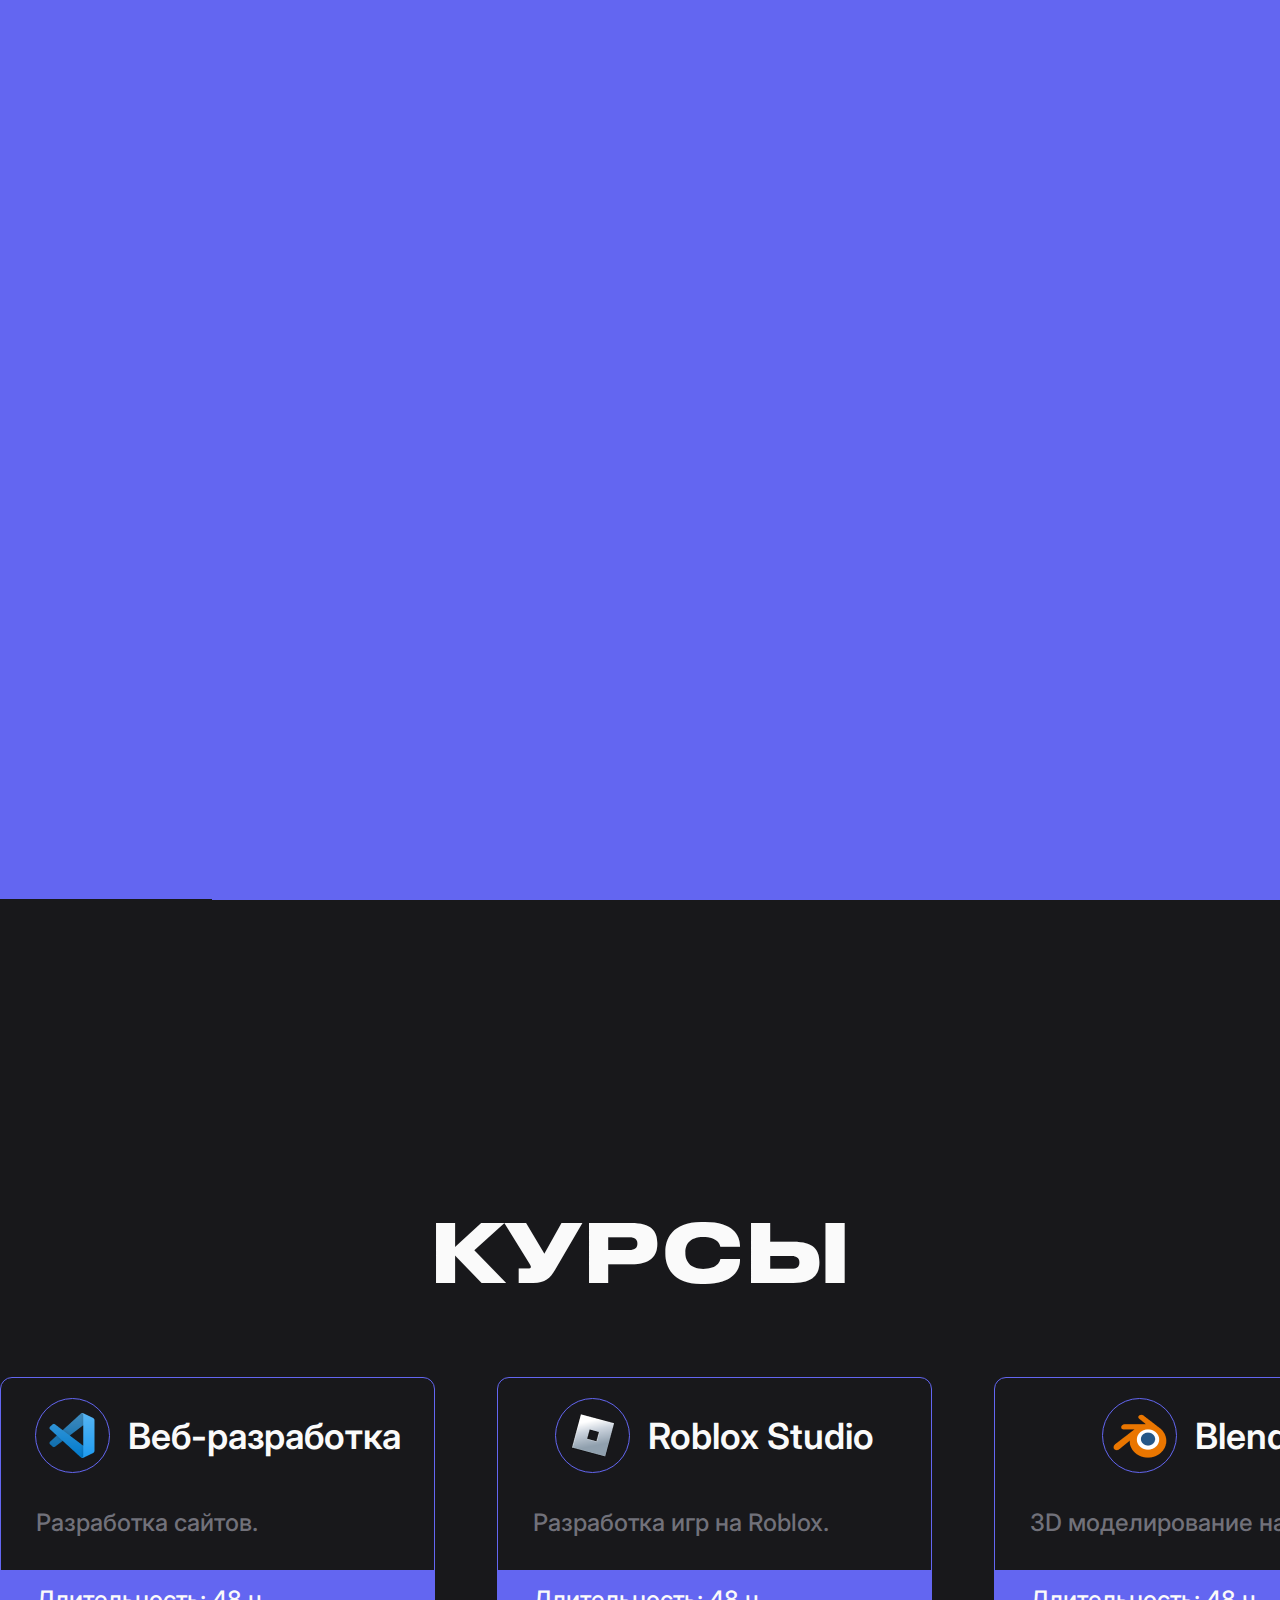
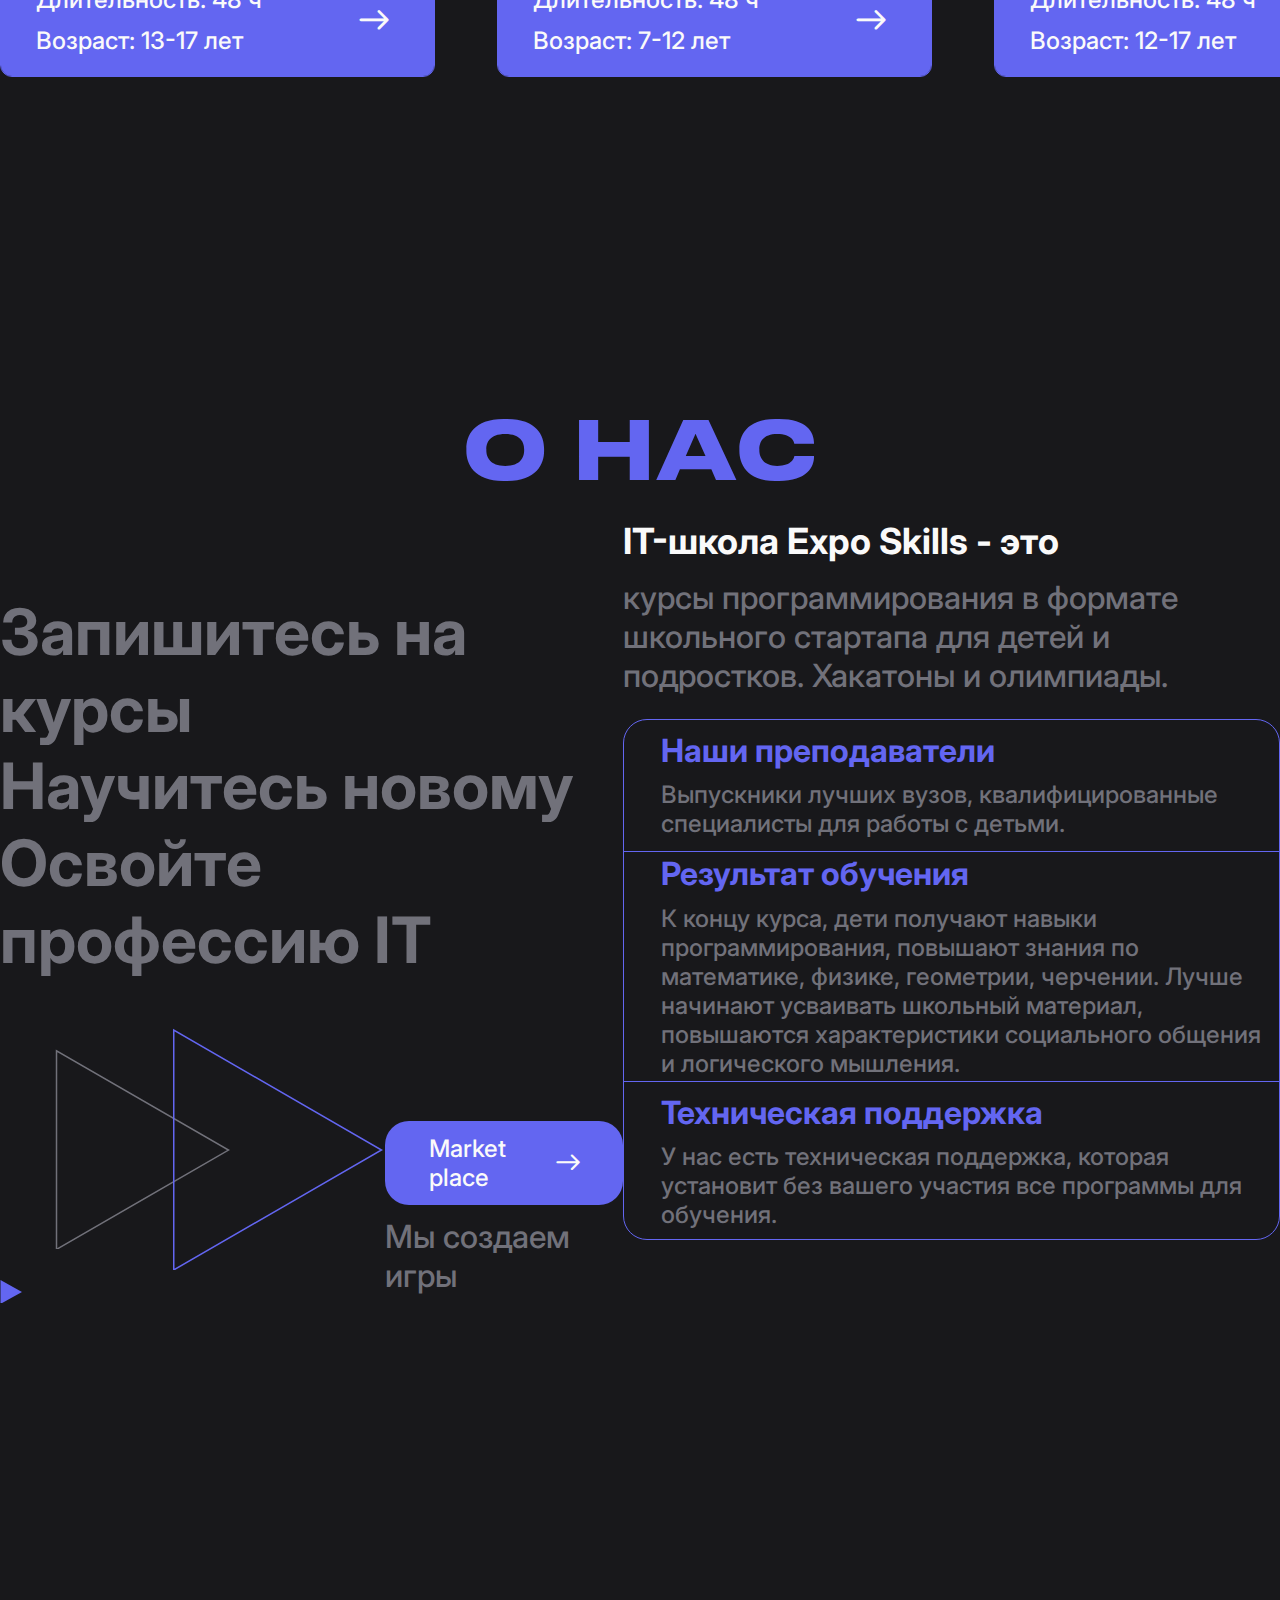
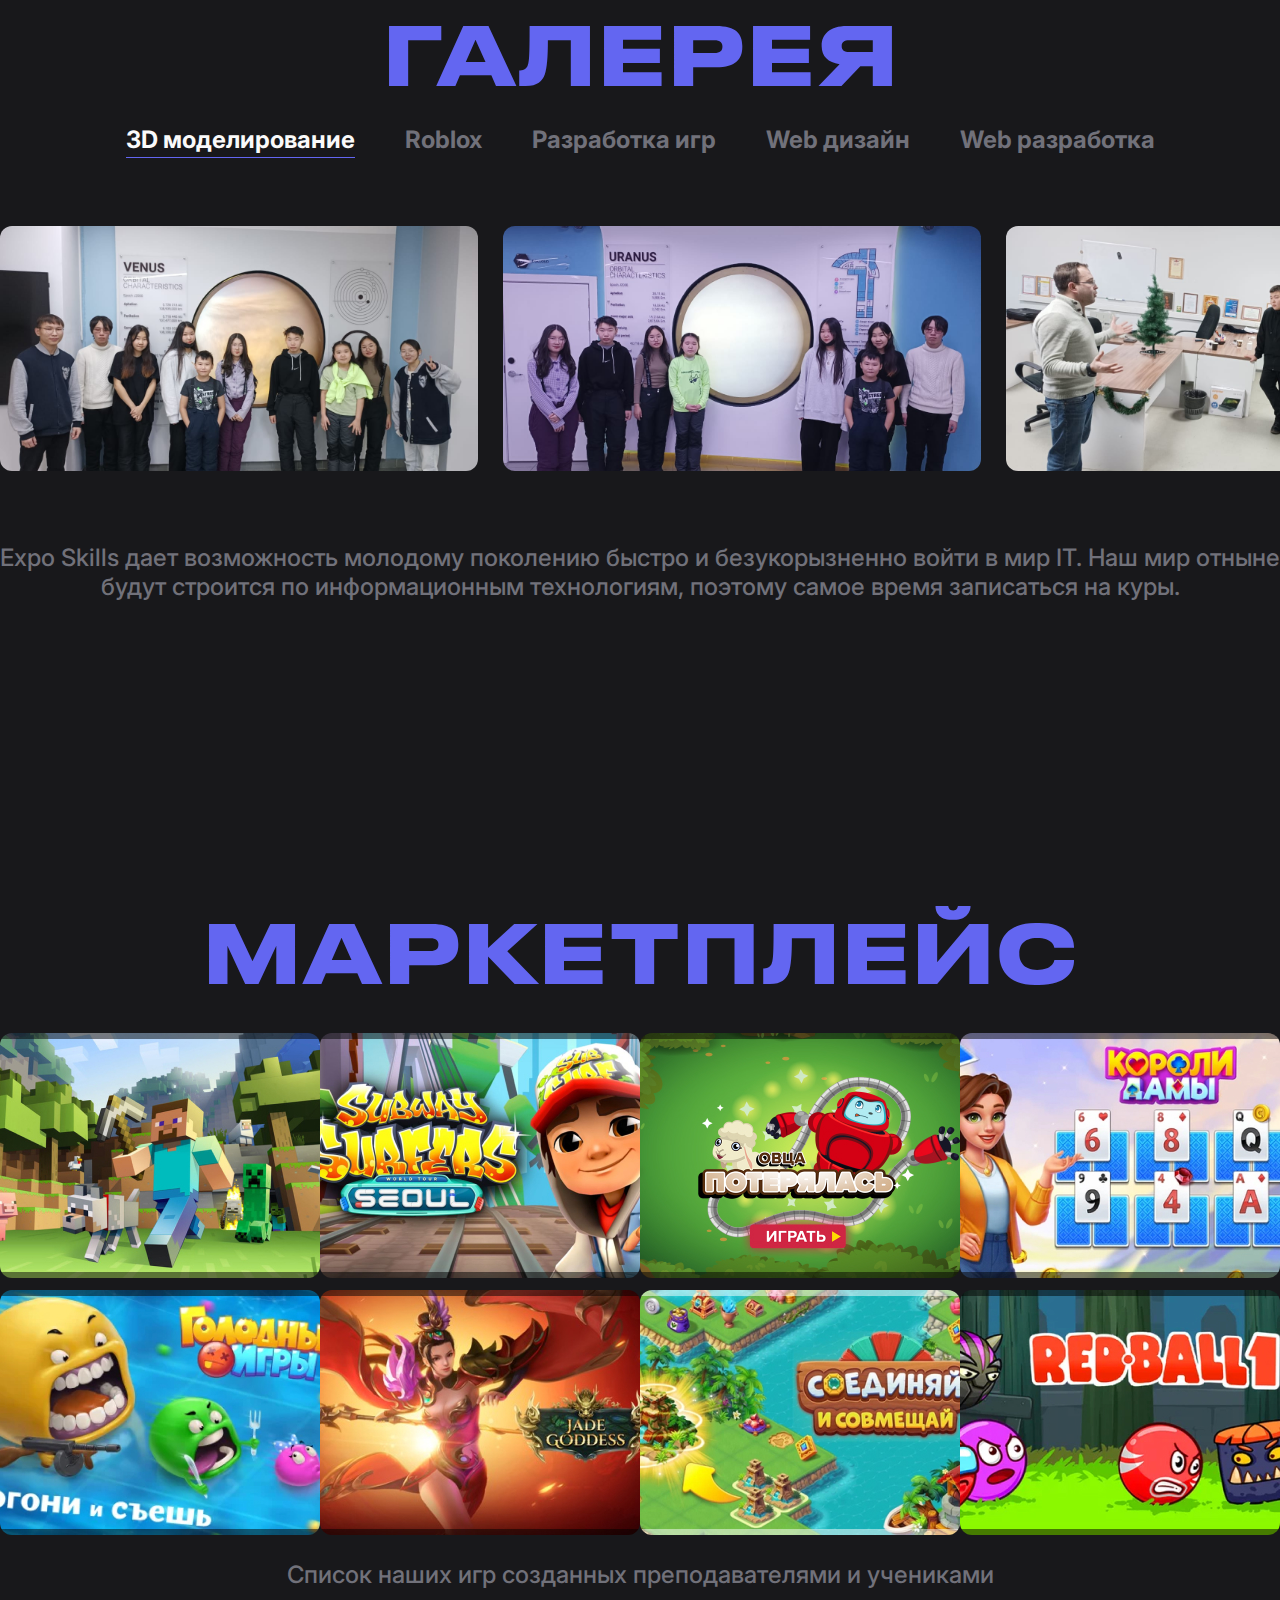
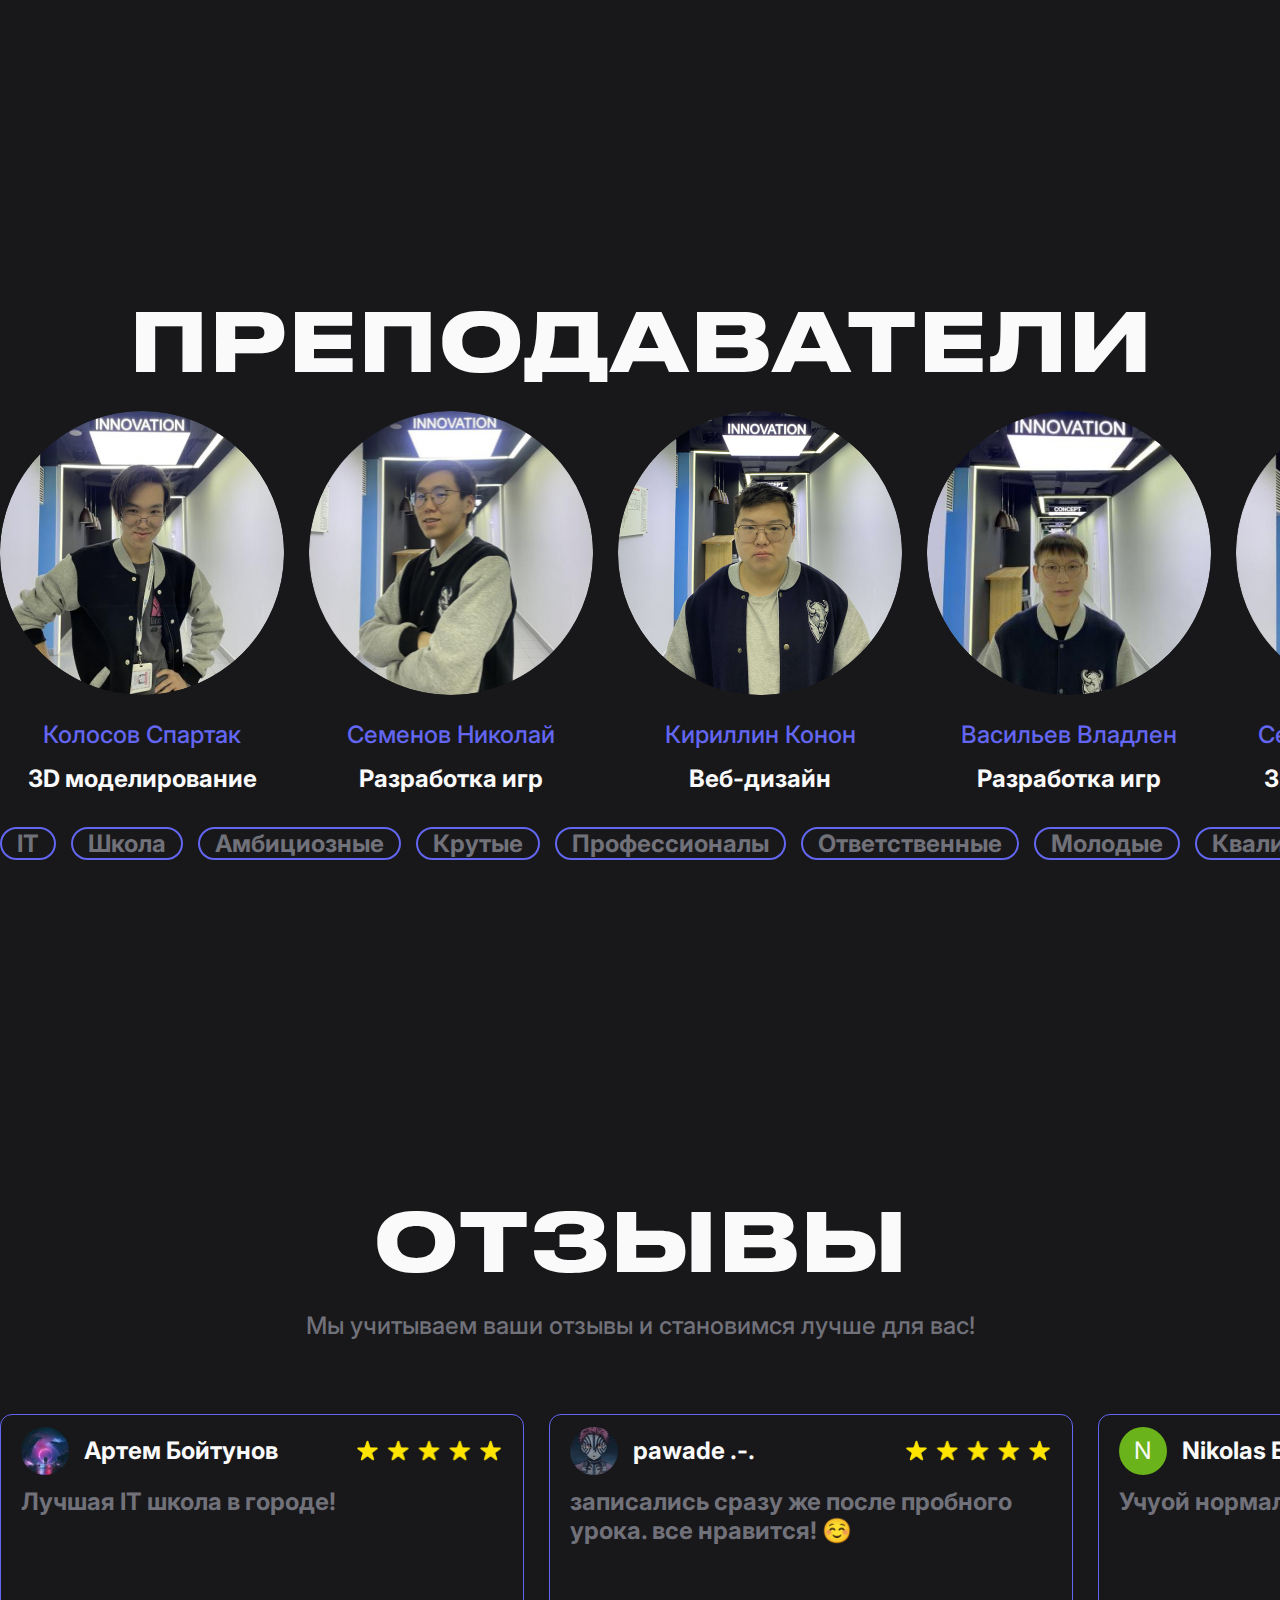
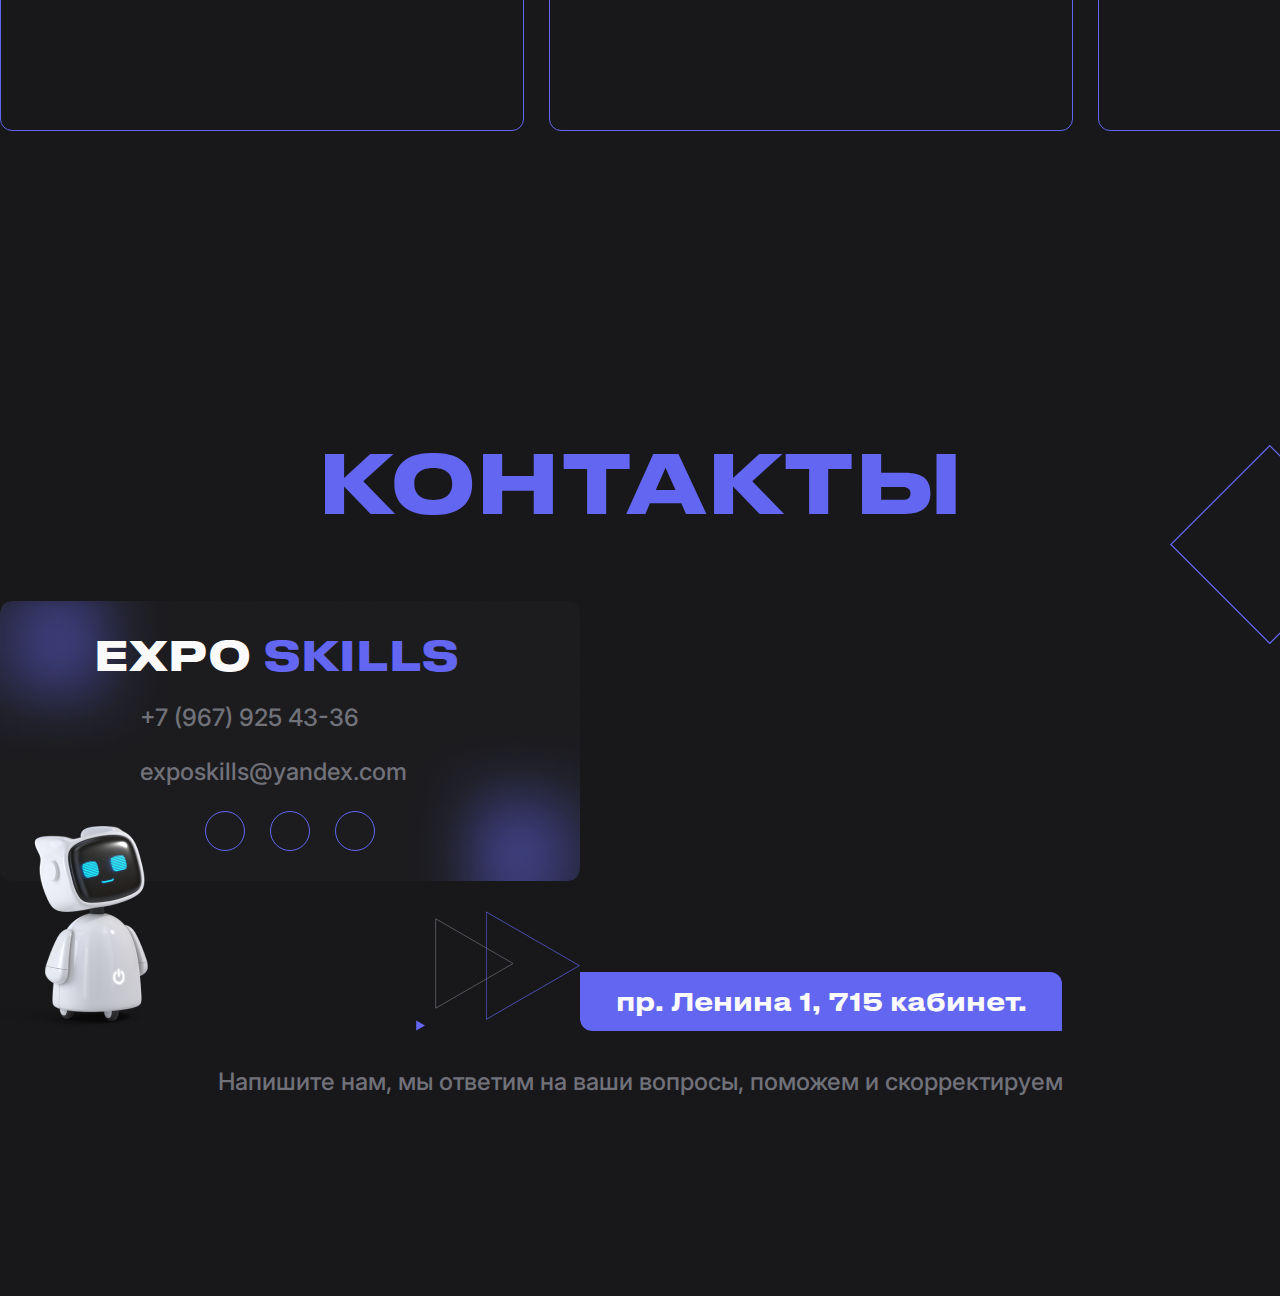
==== commit 3cd3e8a1: "qsiax" ====
--- a/public/index.html
+++ b/public/index.html
@@ -23,16 +23,16 @@
 			<div class="header__body">
 				<a href="#" class="header__logo"></a>
 				<ul class="header__navigation">
-					<li><a href="#">Курсы</a></li>
-					<li><a href="#">О нас</a></li>
-					<li><a href="#">Галерея</a></li>
-					<li><a href="#">Команда</a></li>
-					<li><a href="#">Маркетплейс</a></li>
-					<li><a href="#">Контакты</a></li>
+					<li><a href="#course">Курсы</a></li>
+					<li><a href="#about">О нас</a></li>
+					<li><a href="#gallery">Галерея</a></li>
+					<li><a href="#prepods">Команда</a></li>
+					<li><a href="#market">Маркетплейс</a></li>
+					<li><a href="#contact">Контакты</a></li>
 				</ul>
 				<div class="header__social-wrapper">
 					<div class="header__social">
-						<div class="header__social-icon _icon-insta"></div>
+						<div class="header__social-icon _icon-instagram"></div>
 					</div>
 					<div class="header__social">
 						<div class="header__social-icon _icon-whatsapp"></div>
@@ -69,7 +69,7 @@
 		</div>
 	</section>
 
-	<section class="course">
+	<section class="course" id="course">
 		<div class="course__container">
 			<div class="course__body">
 				<div class="course__heading heading">Курсы</div>
@@ -77,10 +77,10 @@
 					<div class="course__item-track">
 						<div class="course__item-content">
 
-							<div class="course__item" onclick="coursePopup()">
+							<div class="course__item" onclick="coursePopup01()">
 								<div class="course__item-head">
 									<div class="course__item-head-icon-wrapper">
-										<img src="assets/images/blender.svg" class="course__item-head-icon">
+										<img src="assets/images/vscode.png" class="course__item-head-icon">
 									</div>
 									<div class="course__item-head-title">Веб-разработка</div>
 								</div>
@@ -93,7 +93,7 @@
 									<div class="course__item-bottom-arrow _icon-arrow"></div>
 								</div>
 	
-								<div class="course__item-popup-wrapper">
+								<div class="course__item-popup-wrapper" id="popup-01">
 									<div class="course__item-popup">
 										<div class="course__item-popup-info">Подробнее о курсе</div>
 										<div class="course__item-popup-decore"></div>
@@ -114,17 +114,17 @@
 											<div class="course__item-popup-block-modul"><span>Модуль 3:</span> Окончание курса.</div>								
 										</div>
 										<div class="course__item-popup-logo-wrapper">
-											<img src="assets/images/blender.svg" class="course__item-popup-logo">
-											<div class="course__item-popup-logo-text">Blender</div>
-										</div>
-									</div>
-								</div>
-							</div>
-	
-							<div class="course__item" onclick="coursePopup()">
+											<img src="assets/images/vscode.png" class="course__item-popup-logo">
+											<div class="course__item-popup-logo-text">Веб-разработка</div>
+										</div>
+									</div>
+								</div>
+							</div>
+	
+							<div class="course__item" onclick="coursePopup02()">
 								<div class="course__item-head">
 									<div class="course__item-head-icon-wrapper">
-										<img src="assets/images/blender.svg" class="course__item-head-icon">
+										<img src="assets/images/roblox.png" class="course__item-head-icon">
 									</div>
 									<div class="course__item-head-title">Roblox Studio</div>
 								</div>
@@ -137,7 +137,7 @@
 									<div class="course__item-bottom-arrow _icon-arrow"></div>
 								</div>
 	
-								<div class="course__item-popup-wrapper">
+								<div class="course__item-popup-wrapper" id="popup-02">
 									<div class="course__item-popup">
 										<div class="course__item-popup-info">Подробнее о курсе</div>
 										<div class="course__item-popup-decore"></div>
@@ -158,17 +158,17 @@
 											<div class="course__item-popup-block-modul"><span>Модуль 3:</span> Окончание курса.</div>								
 										</div>
 										<div class="course__item-popup-logo-wrapper">
-											<img src="assets/images/blender.svg" class="course__item-popup-logo">
-											<div class="course__item-popup-logo-text">Blender</div>
-										</div>
-									</div>
-								</div>
-							</div>
-	
-							<div class="course__item" onclick="coursePopup()">
+											<img src="assets/images/roblox.png" class="course__item-popup-logo">
+											<div class="course__item-popup-logo-text">Roblox Studio</div>
+										</div>
+									</div>
+								</div>
+							</div>
+	
+							<div class="course__item" onclick="coursePopup03()">
 								<div class="course__item-head">
 									<div class="course__item-head-icon-wrapper">
-										<img src="assets/images/blender.svg" class="course__item-head-icon">
+										<img src="assets/images/blender.png" class="course__item-head-icon">
 									</div>
 									<div class="course__item-head-title">Blender</div>
 								</div>
@@ -181,7 +181,7 @@
 									<div class="course__item-bottom-arrow _icon-arrow"></div>
 								</div>
 	
-								<div class="course__item-popup-wrapper">
+								<div class="course__item-popup-wrapper" id="popup-03">
 									<div class="course__item-popup">
 										<div class="course__item-popup-info">Подробнее о курсе</div>
 										<div class="course__item-popup-decore"></div>
@@ -202,17 +202,17 @@
 											<div class="course__item-popup-block-modul"><span>Модуль 3:</span> Окончание курса.</div>								
 										</div>
 										<div class="course__item-popup-logo-wrapper">
-											<img src="assets/images/blender.svg" class="course__item-popup-logo">
+											<img src="assets/images/blender.png" class="course__item-popup-logo">
 											<div class="course__item-popup-logo-text">Blender</div>
 										</div>
 									</div>
 								</div>
 							</div>
 	
-							<div class="course__item" onclick="coursePopup()">
+							<div class="course__item" onclick="coursePopup04()">
 								<div class="course__item-head">
 									<div class="course__item-head-icon-wrapper">
-										<img src="assets/images/blender.svg" class="course__item-head-icon">
+										<img src="assets/images/unity.png" class="course__item-head-icon">
 									</div>
 									<div class="course__item-head-title">Unity</div>
 								</div>
@@ -225,7 +225,7 @@
 									<div class="course__item-bottom-arrow _icon-arrow"></div>
 								</div>
 	
-								<div class="course__item-popup-wrapper">
+								<div class="course__item-popup-wrapper" id="popup-04">
 									<div class="course__item-popup">
 										<div class="course__item-popup-info">Подробнее о курсе</div>
 										<div class="course__item-popup-decore"></div>
@@ -246,21 +246,21 @@
 											<div class="course__item-popup-block-modul"><span>Модуль 3:</span> Окончание курса.</div>								
 										</div>
 										<div class="course__item-popup-logo-wrapper">
-											<img src="assets/images/blender.svg" class="course__item-popup-logo">
-											<div class="course__item-popup-logo-text">Blender</div>
-										</div>
-									</div>
-								</div>
-							</div>
-	
-							<div class="course__item" onclick="coursePopup()">
+											<img src="assets/images/unity.png" class="course__item-popup-logo">
+											<div class="course__item-popup-logo-text">Unity</div>
+										</div>
+									</div>
+								</div>
+							</div>
+	
+							<div class="course__item" onclick="coursePopup05()">
 								<div class="course__item-head">
 									<div class="course__item-head-icon-wrapper">
-										<img src="assets/images/blender.svg" class="course__item-head-icon">
+										<img src="assets/images/figma.png" class="course__item-head-icon">
 									</div>
 									<div class="course__item-head-title">Figma</div>
 								</div>
-								<div class="course__item-text">3D моделирование на Blender</div>
+								<div class="course__item-text">Дизайн сайтов на Figma.</div>
 								<div class="course__item-bottom">
 									<div class="course__item-bottom-wrapper">
 										<div class="course__item-bottom-text">Длительность: 48 ч</div>
@@ -269,7 +269,7 @@
 									<div class="course__item-bottom-arrow _icon-arrow"></div>
 								</div>
 	
-								<div class="course__item-popup-wrapper">
+								<div class="course__item-popup-wrapper" id="popup-05">
 									<div class="course__item-popup">
 										<div class="course__item-popup-info">Подробнее о курсе</div>
 										<div class="course__item-popup-decore"></div>
@@ -290,8 +290,8 @@
 											<div class="course__item-popup-block-modul"><span>Модуль 3:</span> Окончание курса.</div>								
 										</div>
 										<div class="course__item-popup-logo-wrapper">
-											<img src="assets/images/blender.svg" class="course__item-popup-logo">
-											<div class="course__item-popup-logo-text">Blender</div>
+											<img src="assets/images/figma.png" class="course__item-popup-logo">
+											<div class="course__item-popup-logo-text">Figma</div>
 										</div>
 									</div>
 								</div>
@@ -304,7 +304,7 @@
 		</div>
 	</section>
 
-	<section class="about">
+	<section class="about" id="about">
 		<div class="about__container _container">
 			<div class="about__body">
 				<div class="about__title heading">О нас</div>
@@ -352,7 +352,7 @@
 		</div>
 	</section>
 
-	<section class="gallery">
+	<section class="gallery" id="gallery">
 		<div class="gallery__container">
 			<div class="gallery__body">
 				<div class="gallery__title heading">Галерея</div>
@@ -366,22 +366,30 @@
 				<div class="gallery__item-content">
 					<div class="gallery__item-wrapper active" id="item-body01">
 						<div class="gallery__item-track">
-							<div class="gallery__item"></div>
-							<div class="gallery__item"></div>
-							<div class="gallery__item"></div>
-							<div class="gallery__item"></div>
-							<div class="gallery__item"></div>
-							<div class="gallery__item"></div>
-							<div class="gallery__item"></div>
-							<div class="gallery__item"></div>
-							<div class="gallery__item"></div>
-							<div class="gallery__item"></div>
-							<div class="gallery__item"></div>
-							<div class="gallery__item"></div>
-							<div class="gallery__item"></div>
-							<div class="gallery__item"></div>
-							<div class="gallery__item"></div>
-							<div class="gallery__item"></div>
+							<div class="gallery__item">
+								<img src="assets/images/gallery-01.jpg">
+							</div>
+							<div class="gallery__item">
+								<img src="assets/images/gallery-02.jpg">
+							</div>
+							<div class="gallery__item">
+								<img src="assets/images/gallery-03.jpg">
+							</div>
+							<div class="gallery__item">
+								<img src="assets/images/gallery-04.jpg">
+							</div>
+							<div class="gallery__item">
+								<img src="assets/images/gallery-05.jpg">
+							</div>
+							<div class="gallery__item">
+								<img src="assets/images/gallery-06.jpg">
+							</div>
+							<div class="gallery__item">
+								<img src="assets/images/gallery-07.jpg">
+							</div>
+							<div class="gallery__item">
+								<img src="assets/images/gallery-08.jpg">
+							</div>
 						</div>
 					</div>
 					<div class="gallery__item-wrapper" id="item-body02">
@@ -404,36 +412,36 @@
 		</div>
 	</section>
 
-	<section class="market">
+	<section class="market" id="market">
 		<div class="market__container _container">
 			<div class="market__body">
 				<div class="market__title heading">Маркетплейс</div>
 				<div class="market__item-content">
 					<div class="market__item-wrapper">
-						<a href="#" class="market__item">
+						<a href="https://apps.apple.com/us/app/minecraft/id479516143" target="_blank" class="market__item">
 							<img src="assets/images/market-01.jpg" alt="">
 						</a>
-						<a href="#" class="market__item">
+						<a href="https://apps.apple.com/ru/app/subway-surfers/id512939461" target="_blank" class="market__item">
 							<img src="assets/images/market-02.jpg" alt="">
 						</a>
-						<a href="#" class="market__item">
+						<a href="https://apps.apple.com/ru/app/%D0%BE%D0%B2%D1%86%D1%8B-the-sheep/id449945376" target="_blank" class="market__item">
 							<img src="assets/images/market-03.jpg" alt="">
 						</a>
-						<a href="#" class="market__item">
+						<a href="https://apps.apple.com/ru/app/%D0%BA%D0%BE%D1%80%D0%BE%D0%BB%D0%B8-%D0%B8-%D0%B4%D0%B0%D0%BC%D1%8B-%D0%BF%D0%B0%D1%81%D1%8C%D1%8F%D0%BD%D1%81-%D1%82%D1%80%D0%B8%D0%BF%D0%B8%D0%BA%D0%B0/id1523134029" target="_blank" class="market__item">
 							<img src="assets/images/market-04.jpg" alt="">
 						</a>
 					</div>
 					<div class="market__item-wrapper">
-						<a href="#" class="market__item">
+						<a href="https://apps.apple.com/ru/app/hunger-games-catching-fire-panem-run/id723466333" target="_blank" class="market__item">
 							<img src="assets/images/market-05.jpg" alt="">
 						</a>
-						<a href="#" class="market__item">
+						<a href="https://apps.apple.com/ru/app/subway-surfers/id512939461" target="_blank" class="market__item">
 							<img src="assets/images/market-06.jpg" alt="">
 						</a>
-						<a href="#" class="market__item">
+						<a href="https://apps.apple.com/ru/app/%D0%BE%D0%B2%D1%86%D1%8B-the-sheep/id449945376" target="_blank" class="market__item">
 							<img src="assets/images/market-07.jpg" alt="">
 						</a>
-						<a href="#" class="market__item">
+						<a href="https://apps.apple.com/ru/app/%D0%BE%D0%B2%D1%86%D1%8B-the-sheep/id449945376" target="_blank" class="market__item">
 							<img src="assets/images/market-08.jpg" alt="">
 						</a>
 					</div>
@@ -443,7 +451,7 @@
 		</div>
 	</section>
 
-	<section class="prepods">
+	<section class="prepods" id="prepods">
 		<div class="prepods__container">
 			<div class="prepods__body">
 				<div class="prepods__title heading">Преподаватели</div>
@@ -451,32 +459,32 @@
 					<div class="prepods__item-track">
 						<div class="prepods__item-content">
 							<div class="prepods__item">
-								<div class="prepods__item-img"></div>
+								<img src="assets/images/prepods-01.png" class="prepods__item-img"></img>
 								<div class="prepods__item-name">Колосов Спартак</div>
 								<div class="prepods__item-role">3D моделирование</div>
 							</div>
 							<div class="prepods__item">
-								<div class="prepods__item-img"></div>
+								<img src="assets/images/prepods-02.png" class="prepods__item-img"></img>
 								<div class="prepods__item-name">Семенов Николай</div>
 								<div class="prepods__item-role">Разработка игр</div>
 							</div>
 							<div class="prepods__item">
-								<div class="prepods__item-img"></div>
+								<img src="assets/images/prepods-03.png" class="prepods__item-img"></img>
 								<div class="prepods__item-name">Кириллин Конон</div>
 								<div class="prepods__item-role">Веб-дизайн</div>
 							</div>
 							<div class="prepods__item">
-								<div class="prepods__item-img"></div>
+								<img src="assets/images/prepods-04.png" class="prepods__item-img"></img>
 								<div class="prepods__item-name">Васильев Владлен</div>
 								<div class="prepods__item-role">Разработка игр</div>
 							</div>
 							<div class="prepods__item">
-								<div class="prepods__item-img"></div>
+								<img src="assets/images/prepods-05.png" class="prepods__item-img"></img>
 								<div class="prepods__item-name">Семенова Августина</div>
 								<div class="prepods__item-role">3D моделирование</div>
 							</div>
 							<div class="prepods__item">
-								<div class="prepods__item-img"></div>
+								<img src="assets/images/prepods-06.png" class="prepods__item-img"></img>
 								<div class="prepods__item-name">Никаноров Дьулустан</div>
 								<div class="prepods__item-role">Директор</div>
 							</div>
@@ -503,7 +511,7 @@
 		</div>
 	</section>
 
-	<section class="comment">
+	<section class="comment" id="comment">
 		<div class="comment__container">
 			<div class="comment__body">
 				<div class="comment__title heading">отзывы</div>
@@ -597,7 +605,7 @@
 		</div>
 	</section>
 
-	<section class="contact">
+	<section class="contact" id="contact">
 		<div class="contact__container _container">
 			<div class="contact__body">
 				<div class="contact__title heading">Контакты</div>
@@ -606,11 +614,11 @@
 						<div class="contact__info-wrapper">
 							<div class="contact__info-heading">Expo <span>Skills</span></div>
 							<div class="contact__info-title-wrapper">
-								<div class="contact__info-title-icon"></div>
+								<div class="contact__info-title-icon _icon-phone"></div>
 								<div class="contact__info-title">+7 (967) 925 43-36</div>
 							</div>
 							<div class="contact__info-title-wrapper">
-								<div class="contact__info-title-icon"></div>
+								<div class="contact__info-title-icon _icon-mail"></div>
 								<div class="contact__info-title">exposkills@yandex.com</div>
 							</div>
 							<div class="contact__info-social-wrapper">
@@ -667,8 +675,40 @@
 		navEl[0].classList.toggle('active', window.pageYOffset > 960)
 	})
 
-	function coursePopup() {
-		const popup = document.querySelector('.course__item-popup-wrapper');
+	function coursePopup01() {
+		const popup = document.querySelector('#popup-01');
+		const courseBody = document.querySelector('html');
+
+		courseBody.classList.toggle('no-scroll');
+		popup.classList.toggle('active');
+	}
+
+	function coursePopup02() {
+		const popup = document.querySelector('#popup-02');
+		const courseBody = document.querySelector('html');
+
+		courseBody.classList.toggle('no-scroll');
+		popup.classList.toggle('active');
+	}
+
+	function coursePopup03() {
+		const popup = document.querySelector('#popup-03');
+		const courseBody = document.querySelector('html');
+
+		courseBody.classList.toggle('no-scroll');
+		popup.classList.toggle('active');
+	}
+
+	function coursePopup04() {
+		const popup = document.querySelector('#popup-04');
+		const courseBody = document.querySelector('html');
+
+		courseBody.classList.toggle('no-scroll');
+		popup.classList.toggle('active');
+	}
+
+	function coursePopup05() {
+		const popup = document.querySelector('#popup-05');
 		const courseBody = document.querySelector('html');
 
 		courseBody.classList.toggle('no-scroll');
--- a/public/styles.css
+++ b/public/styles.css
@@ -40,6 +40,52 @@
   font-weight: 900;
   font-style: normal;
 }
+@font-face {
+  font-family: "icomoon";
+  src: url(assets/images/icomoon-9d16f39bea141531645c.eot);
+  src: url(assets/images/icomoon-9d16f39bea141531645c.eot#iefix) format("embedded-opentype"), url(assets/images/icomoon-249af2984adf77350ca6.ttf) format("truetype"), url(assets/images/icomoon-b8e5260b9a9d60e47820.woff) format("woff"), url(assets/images/icomoon-eb0d7d3c7b2792fbc397.svg#icomoon) format("svg");
+  font-weight: normal;
+  font-style: normal;
+  font-display: block;
+}
+[class^=_icon-], [class*=" _icon-"] {
+  /* use !important to prevent issues with browser extensions that change fonts */
+  font-family: "icomoon" !important;
+  speak: never;
+  font-style: normal;
+  font-weight: normal;
+  font-variant: normal;
+  text-transform: none;
+  line-height: 1;
+  /* Better Font Rendering =========== */
+  -webkit-font-smoothing: antialiased;
+  -moz-osx-font-smoothing: grayscale;
+}
+
+._icon-vk:before {
+  content: "\e900";
+}
+
+._icon-arrow:before {
+  content: "\e901";
+}
+
+._icon-mail:before {
+  content: "\e902";
+}
+
+._icon-phone:before {
+  content: "\e903";
+}
+
+._icon-instagram:before {
+  content: "\ea92";
+}
+
+._icon-whatsapp:before {
+  content: "\ea93";
+}
+
 .heading {
   font-weight: 700;
   font-size: 80px;
@@ -61,6 +107,7 @@
   padding: 0;
   box-sizing: border-box;
   scroll-behavior: smooth;
+  scroll-padding-top: 150px;
 }
 
 html,
@@ -217,10 +264,22 @@
   border: 1px solid #6366F1;
   margin-right: 25px;
   cursor: pointer;
+  display: flex;
+  align-items: center;
+  justify-content: center;
+}
+.header__social:hover .header__social-icon {
+  color: #FAFAFA;
 }
 .header__social:last-child {
   margin-right: 0;
 }
+.header__social-icon {
+  font-size: 22px;
+  color: #71717A;
+  transition: 0.3s ease;
+}
+
 .under-header {
   width: 100%;
   height: 100%;
@@ -386,7 +445,15 @@
   padding: 13px 80px;
   border-radius: 24px;
   background: #6366F1;
-}
+  display: flex;
+  align-items: center;
+  justify-content: center;
+}
+.home__btn-icon {
+  font-size: 24px;
+  margin-left: 10px;
+}
+
 .course__body {
   margin-bottom: 700px;
   margin-top: 300px;
@@ -403,7 +470,7 @@
   position: absolute;
   left: 0;
   top: 0;
-  animation: courseAnimate 65s linear infinite;
+  animation: courseAnimate 55s linear infinite;
 }
 .course__item-track:hover {
   animation-play-state: paused;
@@ -470,6 +537,10 @@
   padding-top: 14.5px;
   padding-left: 35px;
   padding-bottom: 21.5px;
+  display: flex;
+  justify-content: space-between;
+  align-items: center;
+  padding-right: 45px;
 }
 .course__item-bottom-text {
   font-weight: 500;
@@ -479,6 +550,9 @@
 }
 .course__item-bottom-text:first-child {
   margin-bottom: 12px;
+}
+.course__item-bottom-arrow {
+  font-size: 30px;
 }
 .course__item-popup-wrapper {
   width: 100%;
@@ -602,7 +676,7 @@
     left: 0;
   }
   100% {
-    left: -4846px;
+    left: 50px;
   }
 }
 .about__body {
@@ -681,6 +755,12 @@
   background: #6366F1;
   cursor: pointer;
   margin-bottom: 12px;
+  display: flex;
+  align-items: center;
+  justify-content: center;
+}
+.about__content-btn-icon {
+  margin-left: 10px;
 }
 .about__content-text {
   font-weight: 500;
@@ -770,17 +850,26 @@
 .gallery__head-item:last-child {
   margin-right: 0;
 }
+.gallery__head-item::before {
+  content: "";
+  position: absolute;
+  width: 0%;
+  bottom: -4px;
+  right: 0;
+  height: 1px;
+  background: #6366F1;
+  transition: 0.3s ease;
+}
+.gallery__head-item:hover {
+  color: #FAFAFA;
+}
 .gallery__head-item.active {
   color: #FAFAFA;
 }
 .gallery__head-item.active::before {
-  content: "";
-  position: absolute;
-  width: 100%;
-  bottom: -4px;
-  left: 0;
-  height: 1px;
-  background: #6366F1;
+  right: auto;
+  width: 100%;
+  left: 0;
 }
 .gallery__item-content {
   position: relative;
@@ -818,12 +907,19 @@
   height: 245px;
   border-radius: 12px;
   margin-right: 25px;
-  background: url(assets/images/gallery-00ae7dd9f66b64bc9e7a.jpg);
-  background-repeat: no-repeat;
-  background-size: cover;
+  position: relative;
+  overflow: hidden;
 }
 .gallery__item:last-child {
   margin-right: 0;
+}
+.gallery__item img {
+  position: absolute;
+  left: 0;
+  top: 0;
+  object-fit: cover;
+  width: 100%;
+  height: 100%;
 }
 .gallery__text {
   max-width: 1345px;
@@ -883,6 +979,19 @@
   display: flex;
   align-items: center;
   justify-content: center;
+  transition: 0.5s ease;
+  position: relative;
+}
+.market__item:hover {
+  transform: scale(0.98);
+}
+.market__item img {
+  position: absolute;
+  width: 100%;
+  height: 100%;
+  left: 0;
+  top: 0;
+  object-fit: cover;
 }
 .market__text {
   font-weight: 500;
@@ -911,7 +1020,7 @@
 }
 .prepods__item-track {
   display: flex;
-  animation: prepodsItemAnimate 65s linear infinite;
+  animation: prepodsItemAnimate 50s linear infinite;
   position: absolute;
   left: 0;
   top: 0;
@@ -932,12 +1041,25 @@
 }
 .prepods__item:last-child {
   margin-right: 0;
+}
+.prepods__item:hover .prepods__item-img {
+  transform: scale(0.98);
 }
 .prepods__item-img {
   width: 284px;
   height: 284px;
   border-radius: 50%;
   margin-bottom: 25px;
+  position: relative;
+  transition: 0.5s ease;
+}
+.prepods__item-img img {
+  position: absolute;
+  left: 0;
+  top: 0;
+  width: 100%;
+  object-fit: cover;
+  height: 100%;
 }
 .prepods__item-name {
   font-weight: 500;
@@ -992,7 +1114,7 @@
     left: 0;
   }
   100% {
-    left: -2652px;
+    left: -1852px;
   }
 }
 @keyframes prepodsUnderItemAnimate {
@@ -1000,7 +1122,7 @@
     left: 0;
   }
   100% {
-    left: -3000px;
+    left: -2600px;
   }
 }
 .comment__body {
@@ -1180,6 +1302,12 @@
 }
 .contact__info-title-wrapper {
   margin-bottom: 25px;
+  display: flex;
+}
+.contact__info-title-icon {
+  font-size: 18px;
+  margin-right: 28px;
+  color: #71717A;
 }
 .contact__info-title {
   font-weight: 500;
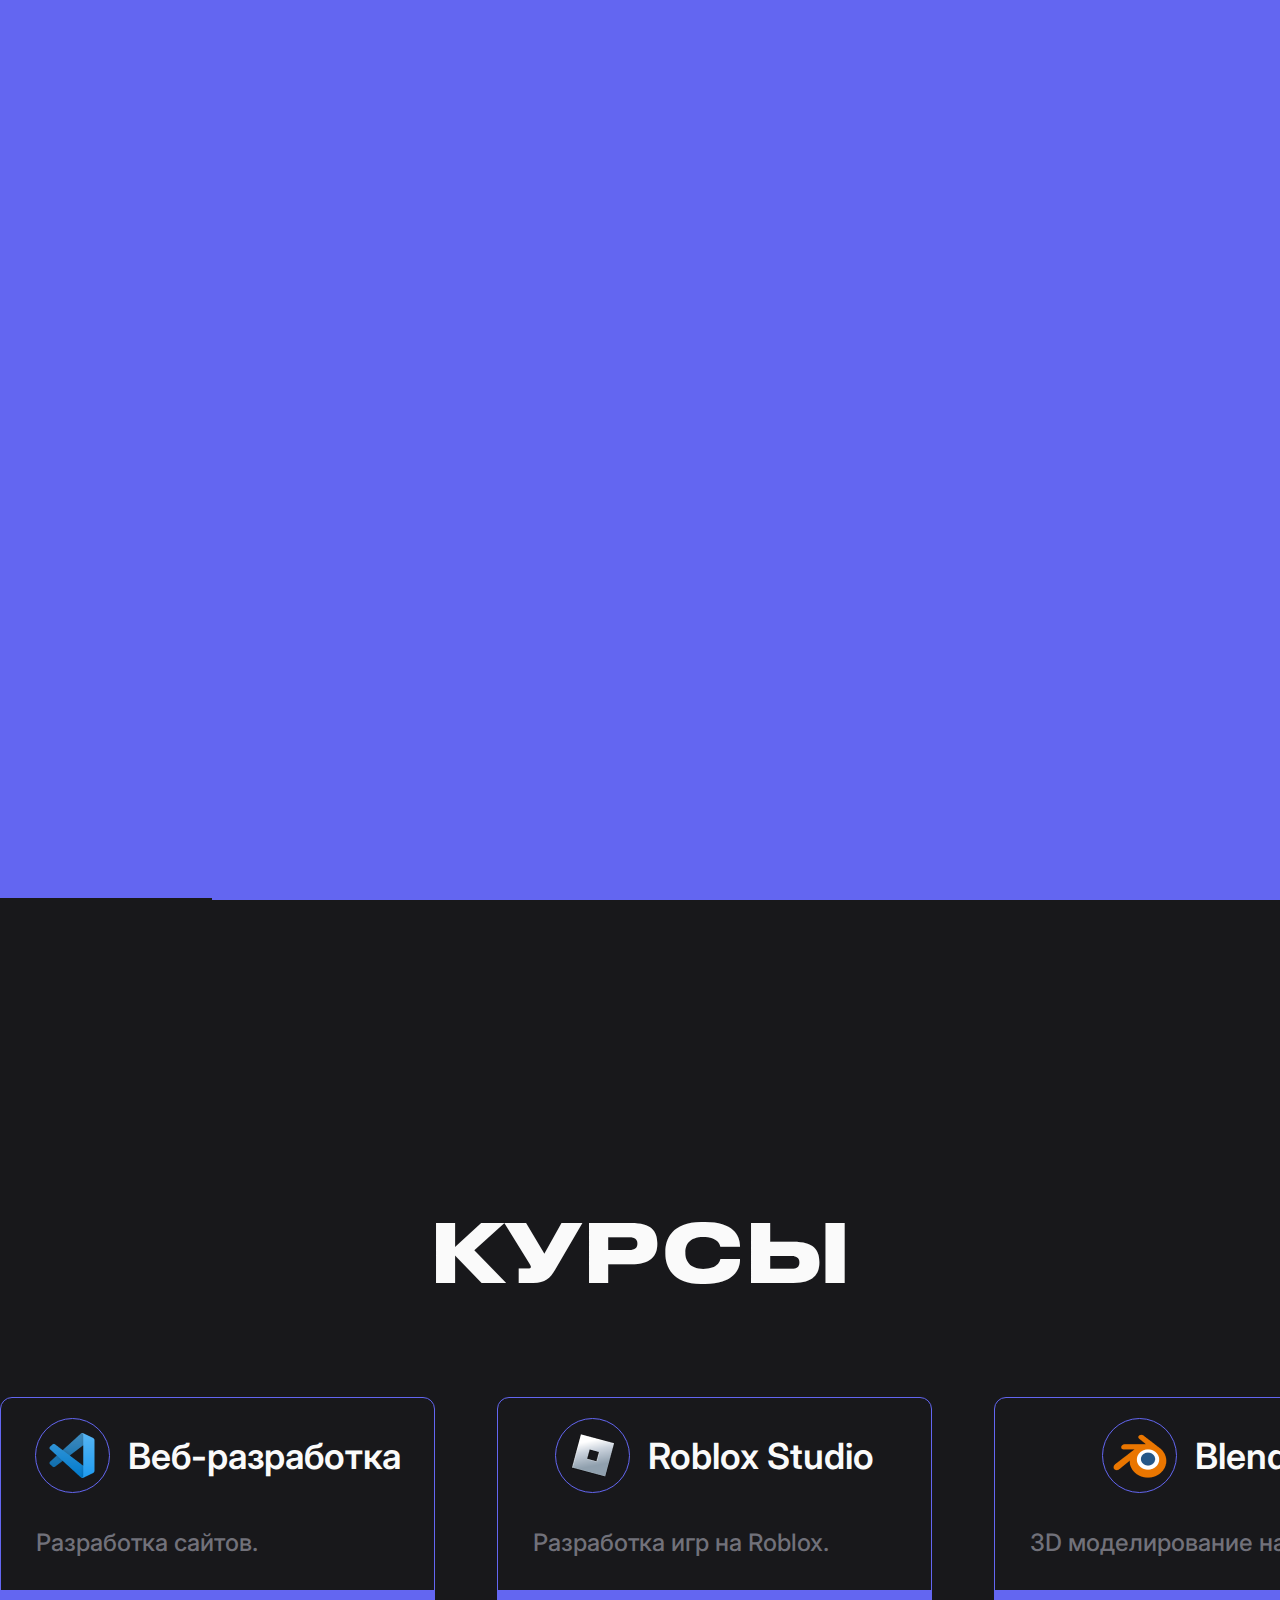
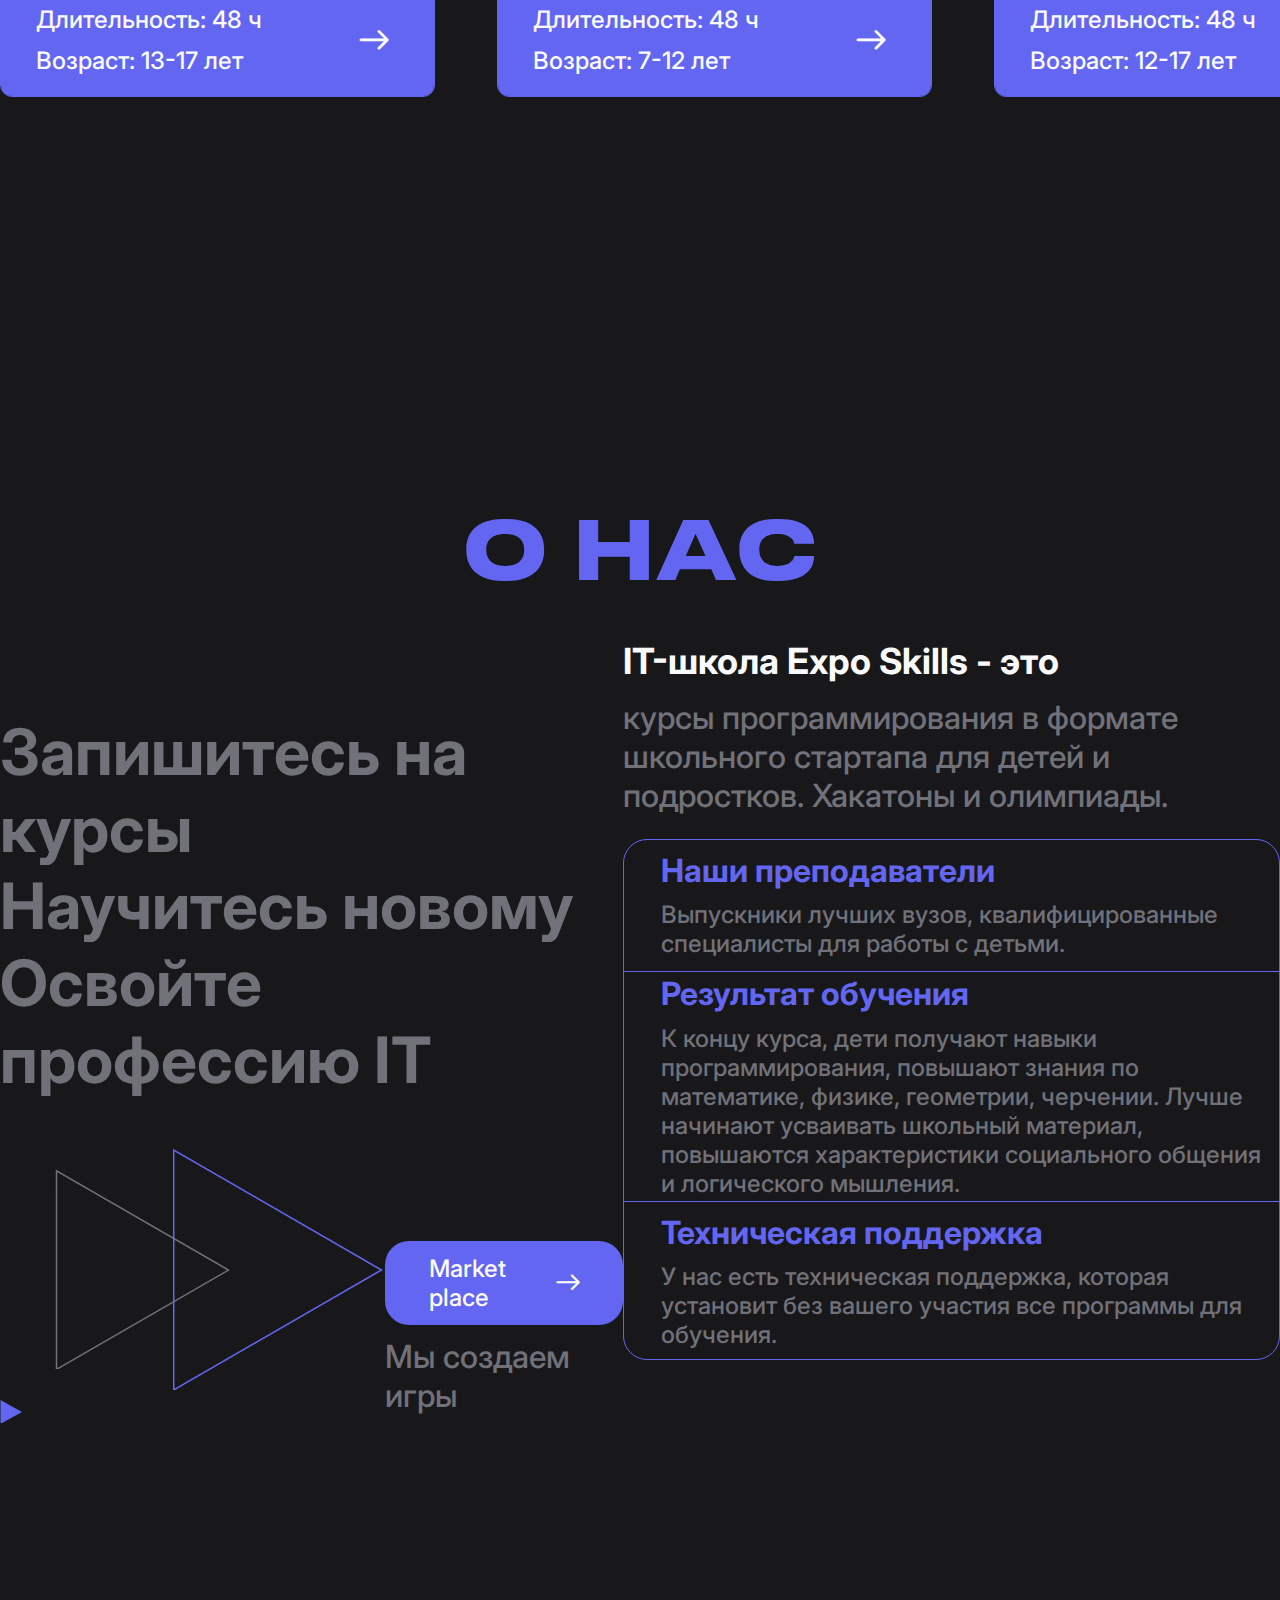
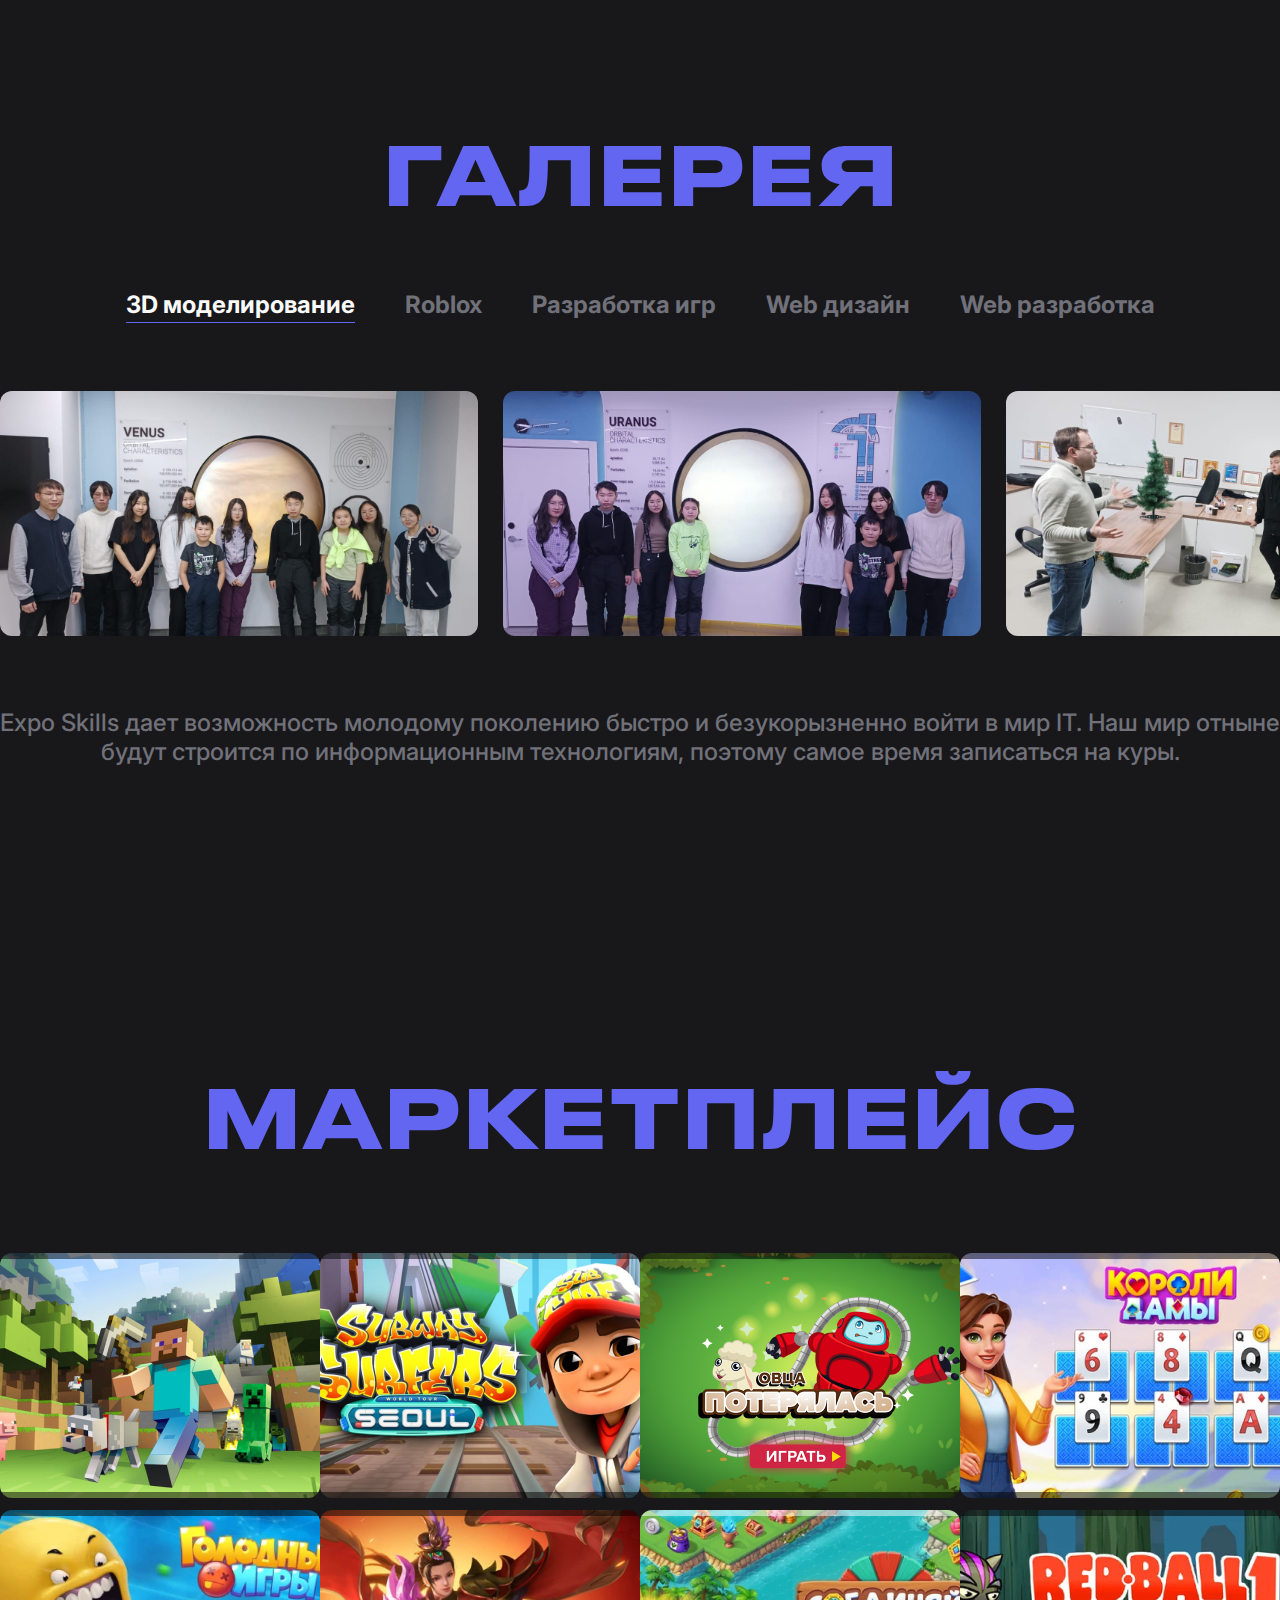
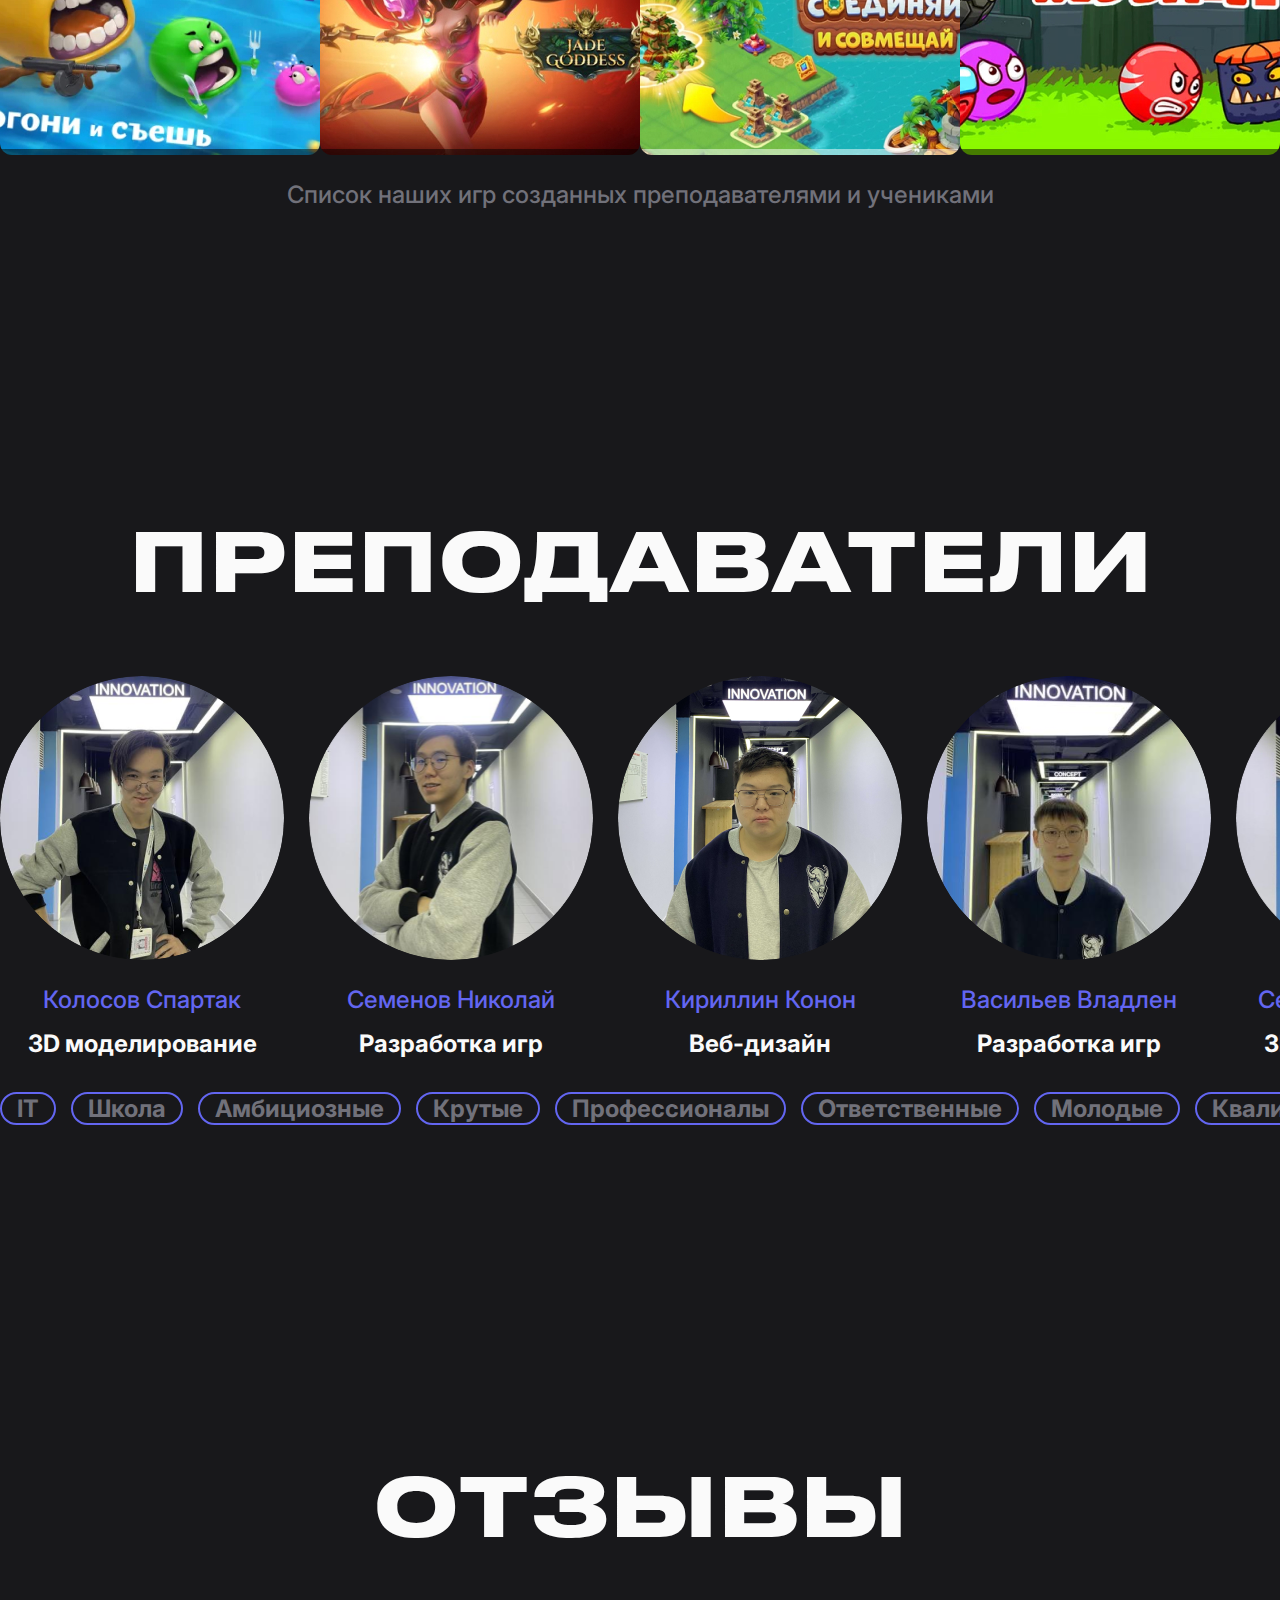
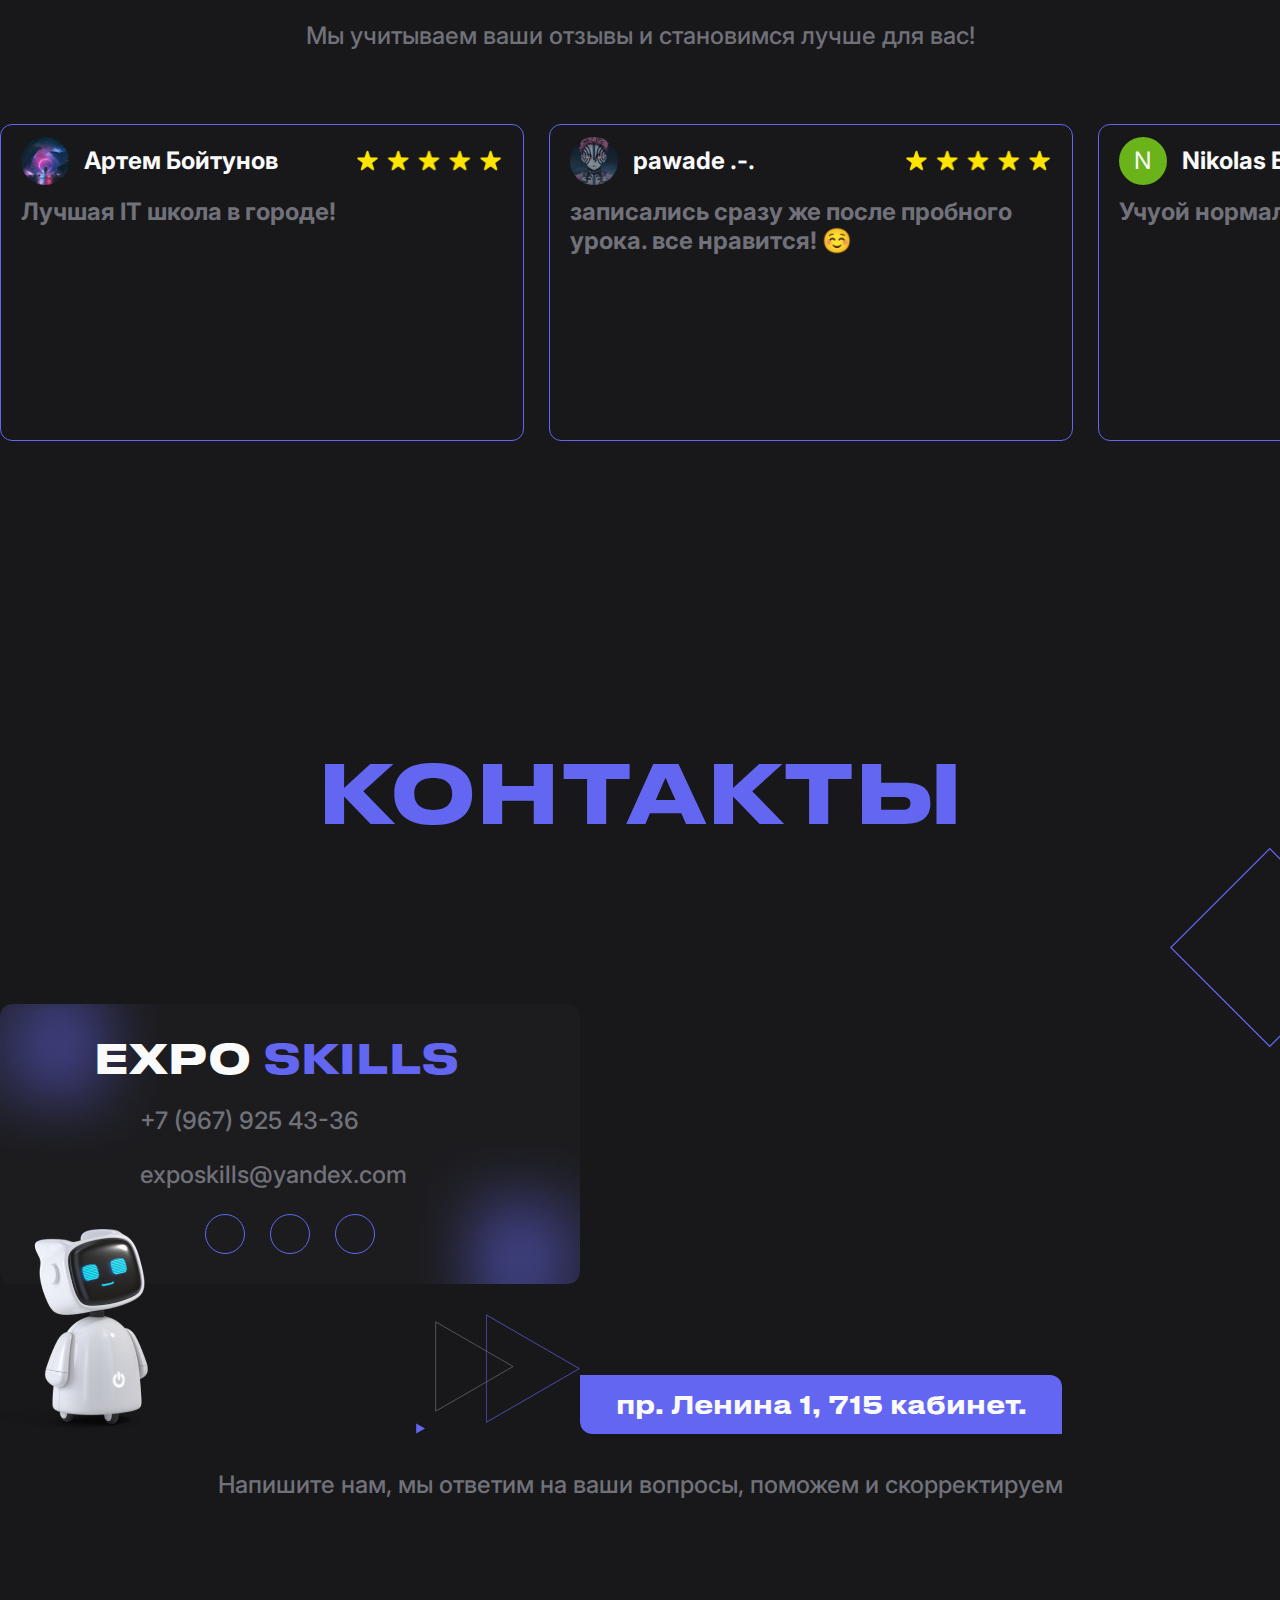
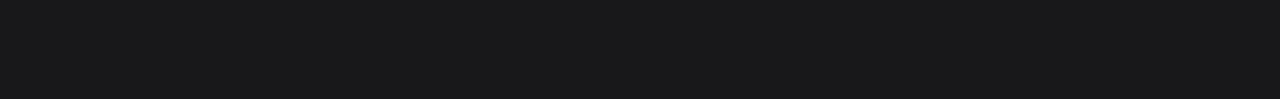
==== commit 76d50bb5: "qsiax" ====
--- a/public/index.html
+++ b/public/index.html
@@ -51,6 +51,7 @@
 			<div class="home__body">
 				<div class="home__circle circle-01"></div>
 				<div class="home__circle circle-02"></div>
+				<div class="home__title-mb title-mb">главное</div>
 				<div class="home__content-wrapper">
 					<div class="home__content">
 						<div class="home__content-decore decore-01"></div>
@@ -73,225 +74,232 @@
 		<div class="course__container">
 			<div class="course__body">
 				<div class="course__heading heading">Курсы</div>
+				<div class="home__title-mb title-mb">Курсы</div>
 				<div class="course__item-wrapper">
 					<div class="course__item-track">
 						<div class="course__item-content">
 
-							<div class="course__item" onclick="coursePopup01()">
-								<div class="course__item-head">
-									<div class="course__item-head-icon-wrapper">
-										<img src="assets/images/vscode.png" class="course__item-head-icon">
-									</div>
-									<div class="course__item-head-title">Веб-разработка</div>
-								</div>
-								<div class="course__item-text">Разработка сайтов.</div>
-								<div class="course__item-bottom">
-									<div class="course__item-bottom-wrapper">
-										<div class="course__item-bottom-text">Длительность: 48 ч</div>
-										<div class="course__item-bottom-text">Возраст: 13-17 лет</div>
-									</div>
-									<div class="course__item-bottom-arrow _icon-arrow"></div>
-								</div>
+							<div class="course__item-content-wrapper">
+								<div class="course__item" onclick="coursePopup01()">
+									<div class="course__item-head">
+										<div class="course__item-head-icon-wrapper">
+											<img src="assets/images/vscode.png" class="course__item-head-icon">
+										</div>
+										<div class="course__item-head-title mb-small-title">Веб-разработка</div>
+									</div>
+									<div class="course__item-text">Разработка сайтов.</div>
+									<div class="course__item-bottom">
+										<div class="course__item-bottom-wrapper">
+											<div class="course__item-bottom-text">Длительность: 48 ч</div>
+											<div class="course__item-bottom-text">Возраст: 13-17 лет</div>
+										</div>
+										<div class="course__item-bottom-arrow _icon-arrow"></div>
+									</div>
+		
+									<div class="course__item-popup-wrapper" id="popup-01">
+										<div class="course__item-popup">
+											<div class="course__item-popup-info">Подробнее о курсе</div>
+											<div class="course__item-popup-decore"></div>
+											<div class="course__item-popup-block">
+												<div class="course__item-popup-block-title">Стоимость</div>
+												<div class="course__item-popup-block-price">4.000</div>
+												<div class="course__item-popup-block-text">В месяц</div>
+											</div>
+											<div class="course__item-popup-block">
+												<div class="course__item-popup-block-title">Скидки</div>
+												<div class="course__item-popup-block-price">3.600 ₽</div>
+												<div class="course__item-popup-block-text">Многодетным семьям</div>
+											</div>
+											<div class="course__item-popup-block">
+												<div class="course__item-popup-block-title">Программа</div>	
+												<div class="course__item-popup-block-modul"><span>Модуль 1:</span> Введение в курс.</div>
+												<div class="course__item-popup-block-modul"><span>Модуль 2:</span> Основы курса.</div>	
+												<div class="course__item-popup-block-modul"><span>Модуль 3:</span> Окончание курса.</div>								
+											</div>
+											<div class="course__item-popup-logo-wrapper">
+												<img src="assets/images/vscode.png" class="course__item-popup-logo">
+												<div class="course__item-popup-logo-text">Веб-разработка</div>
+											</div>
+										</div>
+									</div>
+								</div>
+		
+								<div class="course__item" onclick="coursePopup02()">
+									<div class="course__item-head">
+										<div class="course__item-head-icon-wrapper">
+											<img src="assets/images/roblox.png" class="course__item-head-icon">
+										</div>
+										<div class="course__item-head-title mb-small-title">Roblox Studio</div>
+									</div>
+									<div class="course__item-text">Разработка игр на Roblox.</div>
+									<div class="course__item-bottom">
+										<div class="course__item-bottom-wrapper">
+											<div class="course__item-bottom-text">Длительность: 48 ч</div>
+											<div class="course__item-bottom-text">Возраст: 7-12 лет</div>
+										</div>
+										<div class="course__item-bottom-arrow _icon-arrow"></div>
+									</div>
+		
+									<div class="course__item-popup-wrapper" id="popup-02">
+										<div class="course__item-popup">
+											<div class="course__item-popup-info">Подробнее о курсе</div>
+											<div class="course__item-popup-decore"></div>
+											<div class="course__item-popup-block">
+												<div class="course__item-popup-block-title">Стоимость</div>
+												<div class="course__item-popup-block-price">4.000</div>
+												<div class="course__item-popup-block-text">В месяц</div>
+											</div>
+											<div class="course__item-popup-block">
+												<div class="course__item-popup-block-title">Скидки</div>
+												<div class="course__item-popup-block-price">3.600 ₽</div>
+												<div class="course__item-popup-block-text">Многодетным семьям</div>
+											</div>
+											<div class="course__item-popup-block">
+												<div class="course__item-popup-block-title">Программа</div>	
+												<div class="course__item-popup-block-modul"><span>Модуль 1:</span> Введение в курс.</div>
+												<div class="course__item-popup-block-modul"><span>Модуль 2:</span> Основы курса.</div>	
+												<div class="course__item-popup-block-modul"><span>Модуль 3:</span> Окончание курса.</div>								
+											</div>
+											<div class="course__item-popup-logo-wrapper">
+												<img src="assets/images/roblox.png" class="course__item-popup-logo">
+												<div class="course__item-popup-logo-text">Roblox Studio</div>
+											</div>
+										</div>
+									</div>
+								</div>
+							</div>
 	
-								<div class="course__item-popup-wrapper" id="popup-01">
-									<div class="course__item-popup">
-										<div class="course__item-popup-info">Подробнее о курсе</div>
-										<div class="course__item-popup-decore"></div>
-										<div class="course__item-popup-block">
-											<div class="course__item-popup-block-title">Стоимость</div>
-											<div class="course__item-popup-block-price">4.000</div>
-											<div class="course__item-popup-block-text">В месяц</div>
-										</div>
-										<div class="course__item-popup-block">
-											<div class="course__item-popup-block-title">Скидки</div>
-											<div class="course__item-popup-block-price">3.600 ₽</div>
-											<div class="course__item-popup-block-text">Многодетным семьям</div>
-										</div>
-										<div class="course__item-popup-block">
-											<div class="course__item-popup-block-title">Программа</div>	
-											<div class="course__item-popup-block-modul"><span>Модуль 1:</span> Введение в курс.</div>
-											<div class="course__item-popup-block-modul"><span>Модуль 2:</span> Основы курса.</div>	
-											<div class="course__item-popup-block-modul"><span>Модуль 3:</span> Окончание курса.</div>								
-										</div>
-										<div class="course__item-popup-logo-wrapper">
-											<img src="assets/images/vscode.png" class="course__item-popup-logo">
-											<div class="course__item-popup-logo-text">Веб-разработка</div>
+							<div class="course__item-content-wrapper">
+								<div class="course__item" onclick="coursePopup03()">
+									<div class="course__item-head">
+										<div class="course__item-head-icon-wrapper">
+											<img src="assets/images/blender.png" class="course__item-head-icon">
+										</div>
+										<div class="course__item-head-title">Blender</div>
+									</div>
+									<div class="course__item-text">3D моделирование на Blender</div>
+									<div class="course__item-bottom">
+										<div class="course__item-bottom-wrapper">
+											<div class="course__item-bottom-text">Длительность: 48 ч</div>
+											<div class="course__item-bottom-text">Возраст: 12-17 лет</div>
+										</div>
+										<div class="course__item-bottom-arrow _icon-arrow"></div>
+									</div>
+		
+									<div class="course__item-popup-wrapper" id="popup-03">
+										<div class="course__item-popup">
+											<div class="course__item-popup-info">Подробнее о курсе</div>
+											<div class="course__item-popup-decore"></div>
+											<div class="course__item-popup-block">
+												<div class="course__item-popup-block-title">Стоимость</div>
+												<div class="course__item-popup-block-price">4.000</div>
+												<div class="course__item-popup-block-text">В месяц</div>
+											</div>
+											<div class="course__item-popup-block">
+												<div class="course__item-popup-block-title">Скидки</div>
+												<div class="course__item-popup-block-price">3.600 ₽</div>
+												<div class="course__item-popup-block-text">Многодетным семьям</div>
+											</div>
+											<div class="course__item-popup-block">
+												<div class="course__item-popup-block-title">Программа</div>	
+												<div class="course__item-popup-block-modul"><span>Модуль 1:</span> Введение в курс.</div>
+												<div class="course__item-popup-block-modul"><span>Модуль 2:</span> Основы курса.</div>	
+												<div class="course__item-popup-block-modul"><span>Модуль 3:</span> Окончание курса.</div>								
+											</div>
+											<div class="course__item-popup-logo-wrapper">
+												<img src="assets/images/blender.png" class="course__item-popup-logo">
+												<div class="course__item-popup-logo-text">Blender</div>
+											</div>
+										</div>
+									</div>
+								</div>
+		
+								<div class="course__item" onclick="coursePopup04()">
+									<div class="course__item-head">
+										<div class="course__item-head-icon-wrapper">
+											<img src="assets/images/unity.png" class="course__item-head-icon">
+										</div>
+										<div class="course__item-head-title">Unity</div>
+									</div>
+									<div class="course__item-text">Разработка игр на Unity.</div>
+									<div class="course__item-bottom">
+										<div class="course__item-bottom-wrapper">
+											<div class="course__item-bottom-text">Длительность: 48 ч</div>
+											<div class="course__item-bottom-text">Возраст: 12-17 лет</div>
+										</div>
+										<div class="course__item-bottom-arrow _icon-arrow"></div>
+									</div>
+		
+									<div class="course__item-popup-wrapper" id="popup-04">
+										<div class="course__item-popup">
+											<div class="course__item-popup-info">Подробнее о курсе</div>
+											<div class="course__item-popup-decore"></div>
+											<div class="course__item-popup-block">
+												<div class="course__item-popup-block-title">Стоимость</div>
+												<div class="course__item-popup-block-price">4.000</div>
+												<div class="course__item-popup-block-text">В месяц</div>
+											</div>
+											<div class="course__item-popup-block">
+												<div class="course__item-popup-block-title">Скидки</div>
+												<div class="course__item-popup-block-price">3.600 ₽</div>
+												<div class="course__item-popup-block-text">Многодетным семьям</div>
+											</div>
+											<div class="course__item-popup-block">
+												<div class="course__item-popup-block-title">Программа</div>	
+												<div class="course__item-popup-block-modul"><span>Модуль 1:</span> Введение в курс.</div>
+												<div class="course__item-popup-block-modul"><span>Модуль 2:</span> Основы курса.</div>	
+												<div class="course__item-popup-block-modul"><span>Модуль 3:</span> Окончание курса.</div>								
+											</div>
+											<div class="course__item-popup-logo-wrapper">
+												<img src="assets/images/unity.png" class="course__item-popup-logo">
+												<div class="course__item-popup-logo-text">Unity</div>
+											</div>
 										</div>
 									</div>
 								</div>
 							</div>
 	
-							<div class="course__item" onclick="coursePopup02()">
-								<div class="course__item-head">
-									<div class="course__item-head-icon-wrapper">
-										<img src="assets/images/roblox.png" class="course__item-head-icon">
-									</div>
-									<div class="course__item-head-title">Roblox Studio</div>
-								</div>
-								<div class="course__item-text">Разработка игр на Roblox.</div>
-								<div class="course__item-bottom">
-									<div class="course__item-bottom-wrapper">
-										<div class="course__item-bottom-text">Длительность: 48 ч</div>
-										<div class="course__item-bottom-text">Возраст: 7-12 лет</div>
-									</div>
-									<div class="course__item-bottom-arrow _icon-arrow"></div>
-								</div>
-	
-								<div class="course__item-popup-wrapper" id="popup-02">
-									<div class="course__item-popup">
-										<div class="course__item-popup-info">Подробнее о курсе</div>
-										<div class="course__item-popup-decore"></div>
-										<div class="course__item-popup-block">
-											<div class="course__item-popup-block-title">Стоимость</div>
-											<div class="course__item-popup-block-price">4.000</div>
-											<div class="course__item-popup-block-text">В месяц</div>
-										</div>
-										<div class="course__item-popup-block">
-											<div class="course__item-popup-block-title">Скидки</div>
-											<div class="course__item-popup-block-price">3.600 ₽</div>
-											<div class="course__item-popup-block-text">Многодетным семьям</div>
-										</div>
-										<div class="course__item-popup-block">
-											<div class="course__item-popup-block-title">Программа</div>	
-											<div class="course__item-popup-block-modul"><span>Модуль 1:</span> Введение в курс.</div>
-											<div class="course__item-popup-block-modul"><span>Модуль 2:</span> Основы курса.</div>	
-											<div class="course__item-popup-block-modul"><span>Модуль 3:</span> Окончание курса.</div>								
-										</div>
-										<div class="course__item-popup-logo-wrapper">
-											<img src="assets/images/roblox.png" class="course__item-popup-logo">
-											<div class="course__item-popup-logo-text">Roblox Studio</div>
-										</div>
-									</div>
-								</div>
-							</div>
-	
-							<div class="course__item" onclick="coursePopup03()">
-								<div class="course__item-head">
-									<div class="course__item-head-icon-wrapper">
-										<img src="assets/images/blender.png" class="course__item-head-icon">
-									</div>
-									<div class="course__item-head-title">Blender</div>
-								</div>
-								<div class="course__item-text">3D моделирование на Blender</div>
-								<div class="course__item-bottom">
-									<div class="course__item-bottom-wrapper">
-										<div class="course__item-bottom-text">Длительность: 48 ч</div>
-										<div class="course__item-bottom-text">Возраст: 12-17 лет</div>
-									</div>
-									<div class="course__item-bottom-arrow _icon-arrow"></div>
-								</div>
-	
-								<div class="course__item-popup-wrapper" id="popup-03">
-									<div class="course__item-popup">
-										<div class="course__item-popup-info">Подробнее о курсе</div>
-										<div class="course__item-popup-decore"></div>
-										<div class="course__item-popup-block">
-											<div class="course__item-popup-block-title">Стоимость</div>
-											<div class="course__item-popup-block-price">4.000</div>
-											<div class="course__item-popup-block-text">В месяц</div>
-										</div>
-										<div class="course__item-popup-block">
-											<div class="course__item-popup-block-title">Скидки</div>
-											<div class="course__item-popup-block-price">3.600 ₽</div>
-											<div class="course__item-popup-block-text">Многодетным семьям</div>
-										</div>
-										<div class="course__item-popup-block">
-											<div class="course__item-popup-block-title">Программа</div>	
-											<div class="course__item-popup-block-modul"><span>Модуль 1:</span> Введение в курс.</div>
-											<div class="course__item-popup-block-modul"><span>Модуль 2:</span> Основы курса.</div>	
-											<div class="course__item-popup-block-modul"><span>Модуль 3:</span> Окончание курса.</div>								
-										</div>
-										<div class="course__item-popup-logo-wrapper">
-											<img src="assets/images/blender.png" class="course__item-popup-logo">
-											<div class="course__item-popup-logo-text">Blender</div>
-										</div>
-									</div>
-								</div>
-							</div>
-	
-							<div class="course__item" onclick="coursePopup04()">
-								<div class="course__item-head">
-									<div class="course__item-head-icon-wrapper">
-										<img src="assets/images/unity.png" class="course__item-head-icon">
-									</div>
-									<div class="course__item-head-title">Unity</div>
-								</div>
-								<div class="course__item-text">Разработка игр на Unity.</div>
-								<div class="course__item-bottom">
-									<div class="course__item-bottom-wrapper">
-										<div class="course__item-bottom-text">Длительность: 48 ч</div>
-										<div class="course__item-bottom-text">Возраст: 12-17 лет</div>
-									</div>
-									<div class="course__item-bottom-arrow _icon-arrow"></div>
-								</div>
-	
-								<div class="course__item-popup-wrapper" id="popup-04">
-									<div class="course__item-popup">
-										<div class="course__item-popup-info">Подробнее о курсе</div>
-										<div class="course__item-popup-decore"></div>
-										<div class="course__item-popup-block">
-											<div class="course__item-popup-block-title">Стоимость</div>
-											<div class="course__item-popup-block-price">4.000</div>
-											<div class="course__item-popup-block-text">В месяц</div>
-										</div>
-										<div class="course__item-popup-block">
-											<div class="course__item-popup-block-title">Скидки</div>
-											<div class="course__item-popup-block-price">3.600 ₽</div>
-											<div class="course__item-popup-block-text">Многодетным семьям</div>
-										</div>
-										<div class="course__item-popup-block">
-											<div class="course__item-popup-block-title">Программа</div>	
-											<div class="course__item-popup-block-modul"><span>Модуль 1:</span> Введение в курс.</div>
-											<div class="course__item-popup-block-modul"><span>Модуль 2:</span> Основы курса.</div>	
-											<div class="course__item-popup-block-modul"><span>Модуль 3:</span> Окончание курса.</div>								
-										</div>
-										<div class="course__item-popup-logo-wrapper">
-											<img src="assets/images/unity.png" class="course__item-popup-logo">
-											<div class="course__item-popup-logo-text">Unity</div>
-										</div>
-									</div>
-								</div>
-							</div>
-	
-							<div class="course__item" onclick="coursePopup05()">
-								<div class="course__item-head">
-									<div class="course__item-head-icon-wrapper">
-										<img src="assets/images/figma.png" class="course__item-head-icon">
-									</div>
-									<div class="course__item-head-title">Figma</div>
-								</div>
-								<div class="course__item-text">Дизайн сайтов на Figma.</div>
-								<div class="course__item-bottom">
-									<div class="course__item-bottom-wrapper">
-										<div class="course__item-bottom-text">Длительность: 48 ч</div>
-										<div class="course__item-bottom-text">Возраст: 13-17 лет</div>
-									</div>
-									<div class="course__item-bottom-arrow _icon-arrow"></div>
-								</div>
-	
-								<div class="course__item-popup-wrapper" id="popup-05">
-									<div class="course__item-popup">
-										<div class="course__item-popup-info">Подробнее о курсе</div>
-										<div class="course__item-popup-decore"></div>
-										<div class="course__item-popup-block">
-											<div class="course__item-popup-block-title">Стоимость</div>
-											<div class="course__item-popup-block-price">4.000</div>
-											<div class="course__item-popup-block-text">В месяц</div>
-										</div>
-										<div class="course__item-popup-block">
-											<div class="course__item-popup-block-title">Скидки</div>
-											<div class="course__item-popup-block-price">3.600 ₽</div>
-											<div class="course__item-popup-block-text">Многодетным семьям</div>
-										</div>
-										<div class="course__item-popup-block">
-											<div class="course__item-popup-block-title">Программа</div>	
-											<div class="course__item-popup-block-modul"><span>Модуль 1:</span> Введение в курс.</div>
-											<div class="course__item-popup-block-modul"><span>Модуль 2:</span> Основы курса.</div>	
-											<div class="course__item-popup-block-modul"><span>Модуль 3:</span> Окончание курса.</div>								
-										</div>
-										<div class="course__item-popup-logo-wrapper">
-											<img src="assets/images/figma.png" class="course__item-popup-logo">
-											<div class="course__item-popup-logo-text">Figma</div>
+							<div class="course__item-content-wrapper">
+								<div class="course__item" onclick="coursePopup05()">
+									<div class="course__item-head">
+										<div class="course__item-head-icon-wrapper">
+											<img src="assets/images/figma.png" class="course__item-head-icon">
+										</div>
+										<div class="course__item-head-title">Figma</div>
+									</div>
+									<div class="course__item-text">Дизайн сайтов на Figma.</div>
+									<div class="course__item-bottom">
+										<div class="course__item-bottom-wrapper">
+											<div class="course__item-bottom-text">Длительность: 48 ч</div>
+											<div class="course__item-bottom-text">Возраст: 13-17 лет</div>
+										</div>
+										<div class="course__item-bottom-arrow _icon-arrow"></div>
+									</div>
+		
+									<div class="course__item-popup-wrapper" id="popup-05">
+										<div class="course__item-popup">
+											<div class="course__item-popup-info">Подробнее о курсе</div>
+											<div class="course__item-popup-decore"></div>
+											<div class="course__item-popup-block">
+												<div class="course__item-popup-block-title">Стоимость</div>
+												<div class="course__item-popup-block-price">4.000</div>
+												<div class="course__item-popup-block-text">В месяц</div>
+											</div>
+											<div class="course__item-popup-block">
+												<div class="course__item-popup-block-title">Скидки</div>
+												<div class="course__item-popup-block-price">3.600 ₽</div>
+												<div class="course__item-popup-block-text">Многодетным семьям</div>
+											</div>
+											<div class="course__item-popup-block">
+												<div class="course__item-popup-block-title">Программа</div>	
+												<div class="course__item-popup-block-modul"><span>Модуль 1:</span> Введение в курс.</div>
+												<div class="course__item-popup-block-modul"><span>Модуль 2:</span> Основы курса.</div>	
+												<div class="course__item-popup-block-modul"><span>Модуль 3:</span> Окончание курса.</div>								
+											</div>
+											<div class="course__item-popup-logo-wrapper">
+												<img src="assets/images/figma.png" class="course__item-popup-logo">
+												<div class="course__item-popup-logo-text">Figma</div>
+											</div>
 										</div>
 									</div>
 								</div>
@@ -308,6 +316,7 @@
 		<div class="about__container _container">
 			<div class="about__body">
 				<div class="about__title heading">О нас</div>
+				<div class="about__title-mb title-mb">О нас</div>
 				<div class="about__content">
 					<div class="about__content-wrapper">
 						<div class="about__content-title">
@@ -356,6 +365,7 @@
 		<div class="gallery__container">
 			<div class="gallery__body">
 				<div class="gallery__title heading">Галерея</div>
+				<div class="gallery__title title-mb">Галерея</div>
 				<div class="gallery__head">
 					<div class="gallery__head-item active">3D моделирование</div>
 					<div class="gallery__head-item">Roblox</div>
@@ -416,6 +426,7 @@
 		<div class="market__container _container">
 			<div class="market__body">
 				<div class="market__title heading">Маркетплейс</div>
+				<div class="market__title title-mb">Маркетплейс</div>
 				<div class="market__item-content">
 					<div class="market__item-wrapper">
 						<a href="https://apps.apple.com/us/app/minecraft/id479516143" target="_blank" class="market__item">
@@ -455,6 +466,7 @@
 		<div class="prepods__container">
 			<div class="prepods__body">
 				<div class="prepods__title heading">Преподаватели</div>
+				<div class="prepods__title title-mb">Преподаватели</div>
 				<div class="prepods__item-wrapper">
 					<div class="prepods__item-track">
 						<div class="prepods__item-content">
@@ -515,6 +527,7 @@
 		<div class="comment__container">
 			<div class="comment__body">
 				<div class="comment__title heading">отзывы</div>
+				<div class="comment__title title-mb">отзывы</div>
 				<div class="comment__text">Мы учитываем ваши отзывы и становимся лучше для вас!</div>
 				<div class="comment__item-wrapper">
 					<div class="comment__item-track">
@@ -609,6 +622,7 @@
 		<div class="contact__container _container">
 			<div class="contact__body">
 				<div class="contact__title heading">Контакты</div>
+				<div class="contact__title title-mb">Контакты</div>
 				<div class="contact__content">
 					<div class="contact__block">
 						<div class="contact__info-wrapper">
--- a/public/styles.css
+++ b/public/styles.css
@@ -94,12 +94,35 @@
   text-transform: uppercase;
   margin-bottom: 25px;
 }
+@media (max-width: 600px) {
+  .heading {
+    display: none !important;
+  }
+}
 
 .text {
   font-weight: 500;
   font-size: 32px;
   line-height: 39px;
   color: #71717A;
+}
+
+.title-mb {
+  visibility: hidden;
+  opacity: 0;
+}
+@media (max-width: 600px) {
+  .title-mb {
+    font-weight: 700;
+    font-size: 16px;
+    line-height: 19px;
+    text-transform: uppercase;
+    margin-bottom: 15px;
+    visibility: visible;
+    opacity: 1;
+    margin-right: auto;
+    margin-top: 25px;
+  }
 }
 
 * {
@@ -474,6 +497,9 @@
 }
 .course__item-track:hover {
   animation-play-state: paused;
+}
+.course__item-content-wrapper {
+  display: flex;
 }
 .course__item-content {
   display: flex;
@@ -492,9 +518,6 @@
   overflow: hidden;
   margin-right: 62px;
   cursor: pointer;
-}
-.course__item:last-child {
-  margin-right: 0;
 }
 .course__item * {
   font-family: "Inter", sans-serif;
@@ -1430,6 +1453,593 @@
   line-height: 29px;
   text-align: center;
   color: #71717A;
+}
+
+@media (max-width: 600px) {
+  ._container {
+    padding: 0px 16px;
+  }
+
+  .home {
+    min-height: 0px;
+  }
+
+  .home__container {
+    padding: 0px 16px;
+  }
+
+  .home__circle {
+    display: none;
+  }
+
+  .home__content-wrapper {
+    background: url(assets/images/home-bg-mb-aa961ac33fe8202dea7e.png);
+    background-repeat: no-repeat;
+    background-size: cover;
+  }
+
+  .home__content {
+    height: 150px;
+    margin-top: 15px;
+    overflow: hidden;
+    width: 100%;
+  }
+
+  .home__content-decore {
+    display: none;
+  }
+
+  .home__content-title {
+    font-weight: 700;
+    font-size: 24px;
+    line-height: 29px;
+    margin-bottom: 10px;
+  }
+
+  .home__content-text {
+    font-weight: 500;
+    font-size: 13px;
+    line-height: 16px;
+  }
+
+  .home__btn {
+    display: none;
+  }
+
+  .header {
+    display: none;
+  }
+
+  .course__container {
+    padding: 0px 16px;
+  }
+
+  .course__body {
+    margin-bottom: 556px;
+    margin-top: 0px;
+  }
+
+  .course__item-wrapper {
+    position: relative;
+    min-width: 0%;
+  }
+
+  .course__item-track {
+    animation: none;
+  }
+
+  .course__item-content {
+    display: flex;
+    justify-content: center;
+    align-items: center;
+    flex-direction: column;
+    position: absolute;
+    left: 0;
+    top: 0;
+    width: 100%;
+  }
+
+  .course__item-head-title {
+    font-size: 20px;
+    line-height: 24px;
+  }
+
+  .course__item {
+    width: 50%;
+    height: 162px;
+    margin-right: 0px;
+  }
+  .course__item:first-child {
+    margin-right: 15px;
+  }
+
+  .course__item-bottom-text {
+    font-weight: 500;
+    font-size: 10px;
+    line-height: 12px;
+  }
+  .course__item-bottom-text:first-child {
+    margin-bottom: 4.22px;
+  }
+
+  .course__item-bottom-arrow {
+    font-size: 11px;
+  }
+
+  .course__item-bottom {
+    padding-top: 10.65p;
+    padding-left: 11px;
+    padding-bottom: 11.13px;
+    padding-right: 11.44px;
+  }
+
+  .course__item-content-wrapper {
+    display: flex;
+    justify-content: space-between;
+    align-items: center;
+    width: 100%;
+    margin-bottom: 15px;
+  }
+  .course__item-content-wrapper:last-child {
+    margin-bottom: 0px;
+  }
+
+  .course__item-head-icon-wrapper {
+    position: relative;
+    overflow: hidden;
+    width: 39px;
+    height: 39px;
+    margin-right: 10px;
+  }
+  .course__item-head-icon-wrapper img {
+    position: absolute;
+    width: 70%;
+    height: 70%;
+    left: 50%;
+    top: 50%;
+    transform: translate(-50%, -50%);
+    object-fit: contain;
+  }
+
+  .mb-small-title {
+    font-weight: 600;
+    font-size: 14px;
+    line-height: 17px;
+  }
+
+  .course__item-head {
+    margin-top: 15px;
+    margin-bottom: 23px;
+  }
+
+  .course__item-text {
+    font-weight: 500;
+    font-size: 10px;
+    line-height: 12px;
+    color: #71717A;
+    margin-left: 0px;
+    text-align: center;
+  }
+
+  .about__body {
+    margin-bottom: 0px;
+  }
+
+  .about__content {
+    flex-direction: column;
+  }
+
+  .about__content-title {
+    font-size: 16px;
+    line-height: 19px;
+    margin-top: 0px;
+    margin-bottom: 25px;
+  }
+
+  .about__content-block {
+    display: none;
+  }
+
+  .about__content-wrapper {
+    display: flex;
+    flex-direction: column;
+    justify-content: center;
+    align-items: center;
+  }
+
+  .about__content-item-head {
+    justify-content: center;
+    display: flex;
+    justify-content: center;
+    flex-direction: column;
+    align-items: center;
+  }
+
+  .about__content-item-head-title {
+    font-size: 16px;
+    line-height: 19px;
+    font-family: "Druk Wide Cyr", sans-serif;
+  }
+
+  .about__content-item-head-text {
+    font-size: 13px;
+    line-height: 16px;
+    max-width: 343px;
+    font-weight: 700;
+    margin-bottom: 15px;
+  }
+
+  .about__content-item-wrapper {
+    border: 0.4px solid #6366F1;
+    border-radius: 12px;
+    padding-top: 5px;
+  }
+
+  .about__content-item {
+    border-bottom: 0.4px solid #6366F1;
+    padding-left: 15px;
+  }
+  .about__content-item:first-child {
+    padding-bottom: 5px;
+  }
+
+  .about__content-item-wrapper {
+    border-radius: 12px;
+    padding-top: 10.5px;
+  }
+
+  .about__conten-item-title {
+    font-size: 13px;
+    line-height: 16px;
+    margin-bottom: 5px;
+  }
+
+  .about__content-item-text {
+    font-size: 10px;
+    line-height: 12px;
+  }
+
+  .gallery__container {
+    padding: 0px 16px;
+  }
+
+  .gallery__body {
+    margin-bottom: 0px;
+    display: flex;
+    flex-direction: column;
+    justify-content: flex-start;
+    align-items: flex-start;
+  }
+
+  .gallery__title {
+    color: #FAFAFA;
+    margin-bottom: 15px;
+  }
+
+  .gallery__head {
+    margin-bottom: 25px;
+  }
+
+  .gallery__head-item {
+    font-size: 10px;
+    line-height: 12px;
+    margin-right: 10px;
+  }
+
+  .gallery__item {
+    width: 152px;
+    height: 77px;
+    border-radius: 12px;
+    margin-right: 7px;
+  }
+
+  .gallery__item-content {
+    height: 77px;
+    margin-bottom: 15px;
+  }
+
+  .gallery__item-error {
+    left: 50%;
+    transform: translateX(-50%);
+    margin-top: 10px;
+    font-size: 12px;
+    text-align: center;
+    color: #71717A;
+  }
+
+  .gallery__text {
+    max-width: 342px;
+    font-weight: 500;
+    font-size: 8px;
+    line-height: 10px;
+    text-align: center;
+    margin: 0 auto;
+  }
+
+  .market__body {
+    margin-bottom: 0px;
+  }
+
+  .market__title {
+    margin-bottom: 15px;
+    color: #FAFAFA;
+  }
+
+  .market__item {
+    width: 24%;
+    height: 77px;
+    border-radius: 12px;
+    overflow: hidden;
+    display: flex;
+    align-items: center;
+    justify-content: center;
+    transition: 0.5s ease;
+    position: relative;
+  }
+  .market__item img {
+    object-fit: cover;
+  }
+
+  .market__item-content {
+    margin-bottom: 15px;
+  }
+
+  .market__text {
+    font-weight: 500;
+    font-size: 12px;
+    line-height: 12px;
+  }
+
+  .prepods__body {
+    margin-bottom: 63px;
+  }
+
+  .prepods__title {
+    margin-bottom: 25px;
+    padding-left: 16px;
+  }
+
+  .prepods__item {
+    margin-right: 5px;
+  }
+
+  .prepods__item-img {
+    width: 105px;
+    height: 105px;
+    border-radius: 50%;
+    margin-bottom: 5px;
+  }
+
+  .prepods__item-name {
+    font-weight: 500;
+    font-size: 8px;
+    line-height: 10px;
+    margin-bottom: 4.5px;
+  }
+
+  .prepods__item-role {
+    font-size: 8px;
+    line-height: 10px;
+  }
+
+  .prepods__item-wrapper {
+    position: relative;
+    display: flex;
+    margin-bottom: 37px;
+    min-width: 3902px;
+    height: 134.88px;
+  }
+
+  .prepods__under-item {
+    font-size: 10px;
+    line-height: 12px;
+    padding: 0px 4.19px;
+    border: 0.558569px solid #6366F1;
+    margin-right: 5px;
+  }
+
+  .comment__body {
+    margin-bottom: 109px;
+  }
+
+  .comment__title {
+    padding-left: 16px;
+  }
+
+  .comment__text {
+    font-weight: 700;
+    font-size: 13px;
+    line-height: 16px;
+    text-align: left;
+    margin-bottom: 15px;
+    padding-left: 16px;
+    max-width: 250px;
+  }
+
+  .comment__item {
+    padding-left: 15px;
+    padding-right: 5.4px;
+    border: 1px solid #6366F1;
+    border-radius: 12px;
+    padding-top: 11.5px;
+    padding-bottom: 11.5px;
+    max-width: 305px;
+    min-width: 305px;
+    position: relative;
+    margin-right: 5px;
+    height: 100%;
+  }
+
+  .comment__item-avatar {
+    width: 29.16px;
+    height: 29.16px;
+    margin-right: 3px;
+    font-size: 16px;
+  }
+
+  .comment__item-name {
+    font-size: 13px;
+    line-height: 16px;
+  }
+
+  .comment__item-text {
+    font-size: 8px;
+    line-height: 10px;
+    color: #FAFAFA;
+  }
+
+  .comment__item-star {
+    width: 91.13px;
+    height: 15.8px;
+    right: 13px;
+    top: 12.1px;
+  }
+
+  .comment__item-head {
+    margin-bottom: 5px;
+  }
+
+  .contact__body {
+    margin-bottom: 50px;
+  }
+
+  .contact__title {
+    margin-bottom: 15px;
+    color: #FAFAFA;
+  }
+
+  .contact__content {
+    display: flex;
+    justify-content: space-between;
+    flex-direction: column-reverse;
+    margin-bottom: 60px;
+  }
+
+  .contact__map {
+    width: 100%;
+    height: 193.5px;
+    margin-bottom: 15.5px;
+  }
+
+  .contact__map-info {
+    width: 216.8px;
+    height: 26.5px;
+  }
+
+  .contact__map-title {
+    font-size: 10.8px;
+    line-height: 13px;
+  }
+
+  .contact__info-wrapper {
+    background: url(assets/images/footer-bg-mb-aa5b79b466b6d2ef8abc.png);
+    background-repeat: no-repeat;
+    background-size: cover;
+    border-radius: 12px;
+    width: 100%;
+    height: 112px;
+    padding-top: 5px;
+    padding-left: 0;
+    display: flex;
+    flex-direction: column;
+    justify-content: center;
+    align-items: center;
+  }
+
+  .contact__info-heading {
+    font-size: 24px;
+    line-height: 29px;
+    text-transform: uppercase;
+    margin-bottom: 13.24px;
+  }
+
+  .contact__robot {
+    position: absolute;
+    left: 0px;
+    bottom: -40px;
+    width: 66px;
+    height: 80px;
+  }
+
+  .contact__info-title-wrapper {
+    margin-bottom: 9.5px;
+    display: flex;
+  }
+
+  .contact__info-title-icon {
+    font-size: 10px;
+    margin-right: 16px;
+    color: #71717A;
+  }
+
+  .contact__info-title {
+    font-size: 10px;
+    line-height: 12px;
+  }
+
+  .contact__info-social-wrapper {
+    display: flex;
+    margin-left: 111px;
+  }
+
+  .contact__info-social-wrapper {
+    margin-left: 0px;
+  }
+
+  .contact__info-icon-wrapper {
+    width: 14px;
+    height: 14px;
+    border: 0.589655px solid #6366F1;
+    margin-right: 15px;
+  }
+
+  .contact__text {
+    font-weight: 500;
+    font-size: 8px;
+    line-height: 10px;
+    max-width: 210px;
+    margin: 0 auto;
+  }
+
+  .contact__decore {
+    position: absolute;
+  }
+  .contact__decore.decore-01 {
+    width: 7px;
+    height: 7px;
+    background: url(assets/images/decore-05-f1ca8dafc6a30c68353b.svg);
+    background-repeat: no-repeat;
+    background-size: contain;
+    bottom: -37px;
+    right: 81px;
+  }
+  .contact__decore.decore-02 {
+    width: 34px;
+    height: 39px;
+    background: url(assets/images/decore-01-6ab42d1183a618e3b844.svg);
+    background-repeat: no-repeat;
+    background-size: cover;
+    bottom: -26px;
+    right: 46px;
+  }
+  .contact__decore.decore-03 {
+    width: 42px;
+    height: 48px;
+    background: url(assets/images/decore-02-c6ad810e2be676ec1c0a.svg);
+    background-repeat: no-repeat;
+    background-size: cover;
+    right: 16px;
+    bottom: -29px;
+  }
+  .contact__decore.decore-04 {
+    display: none;
+  }
+  .contact__decore.decore-05 {
+    display: none;
+  }
+  .contact__decore.decore-06 {
+    display: none;
+  }
 }
 /*!*****************************************************************************************************************************!*\
   !*** css ./node_modules/css-loader/dist/cjs.js!./node_modules/sass-loader/dist/cjs.js!./node_modules/swiper/swiper.min.css ***!
